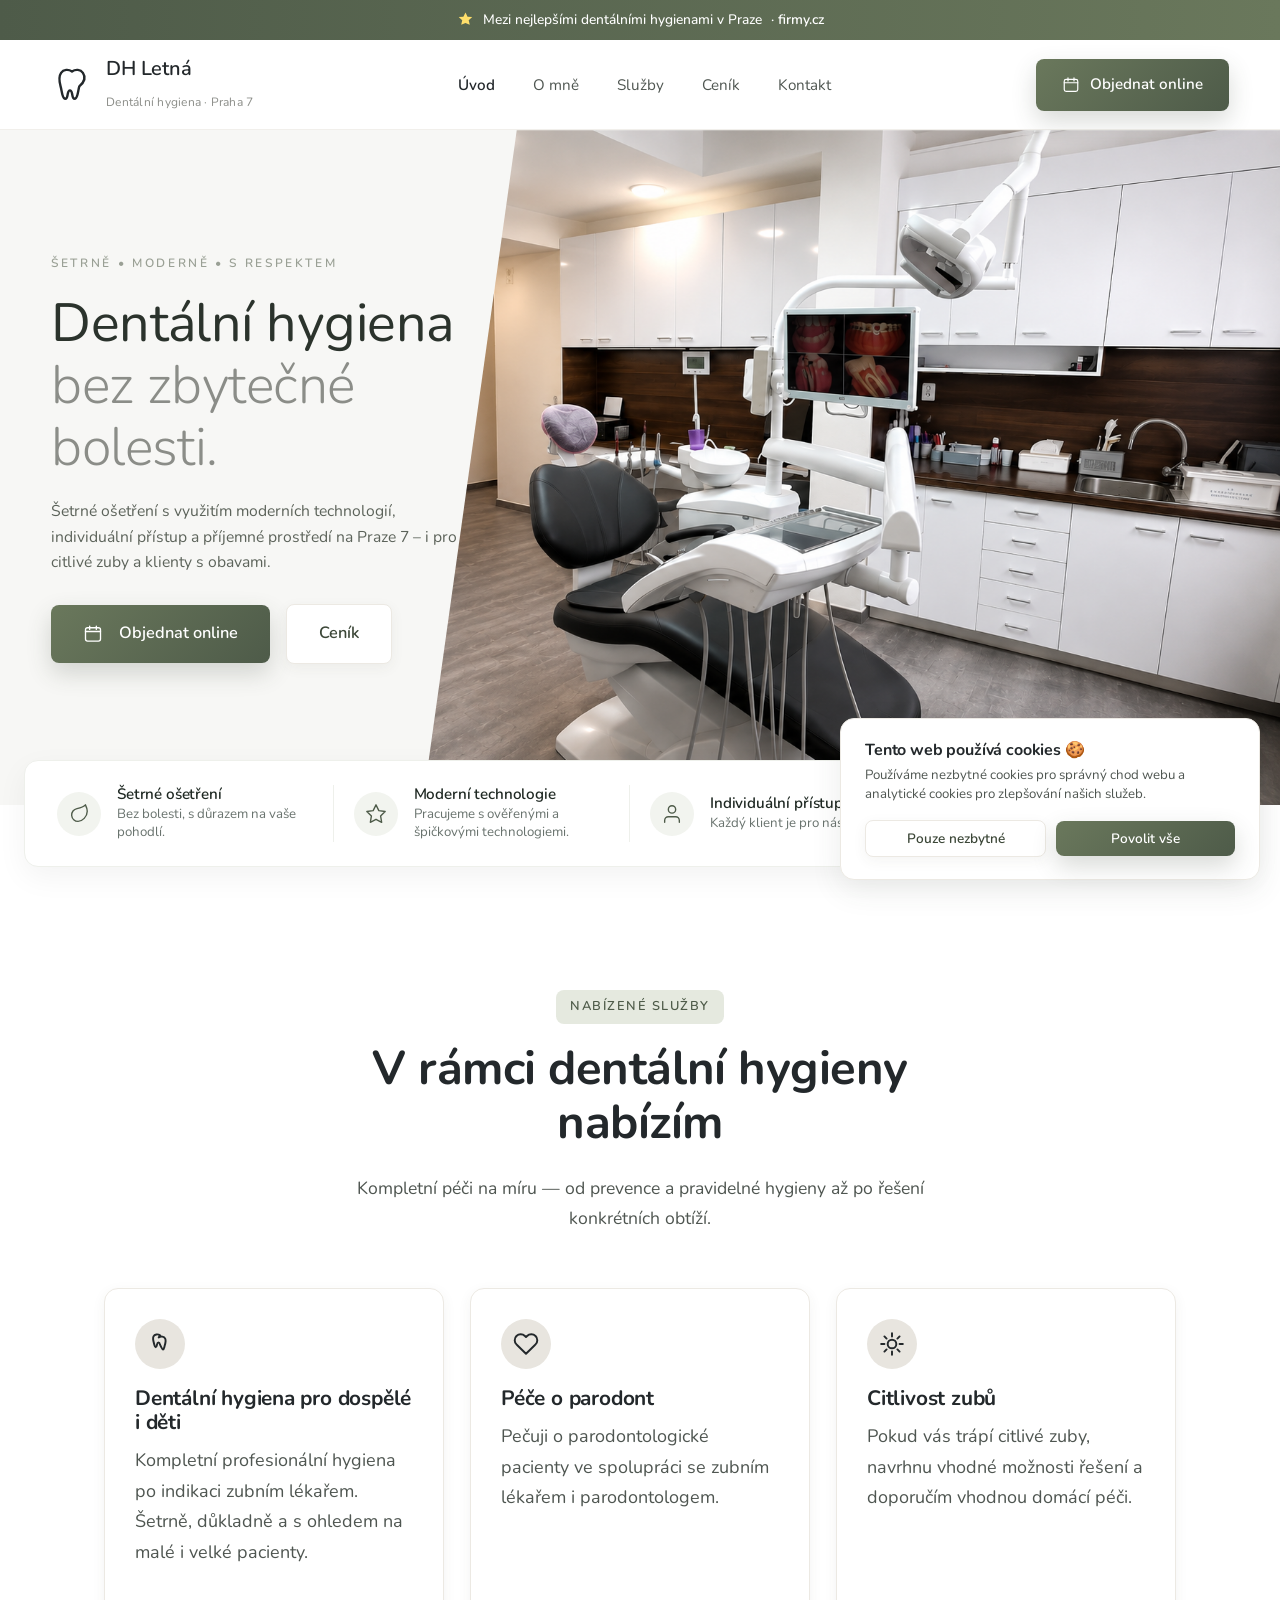
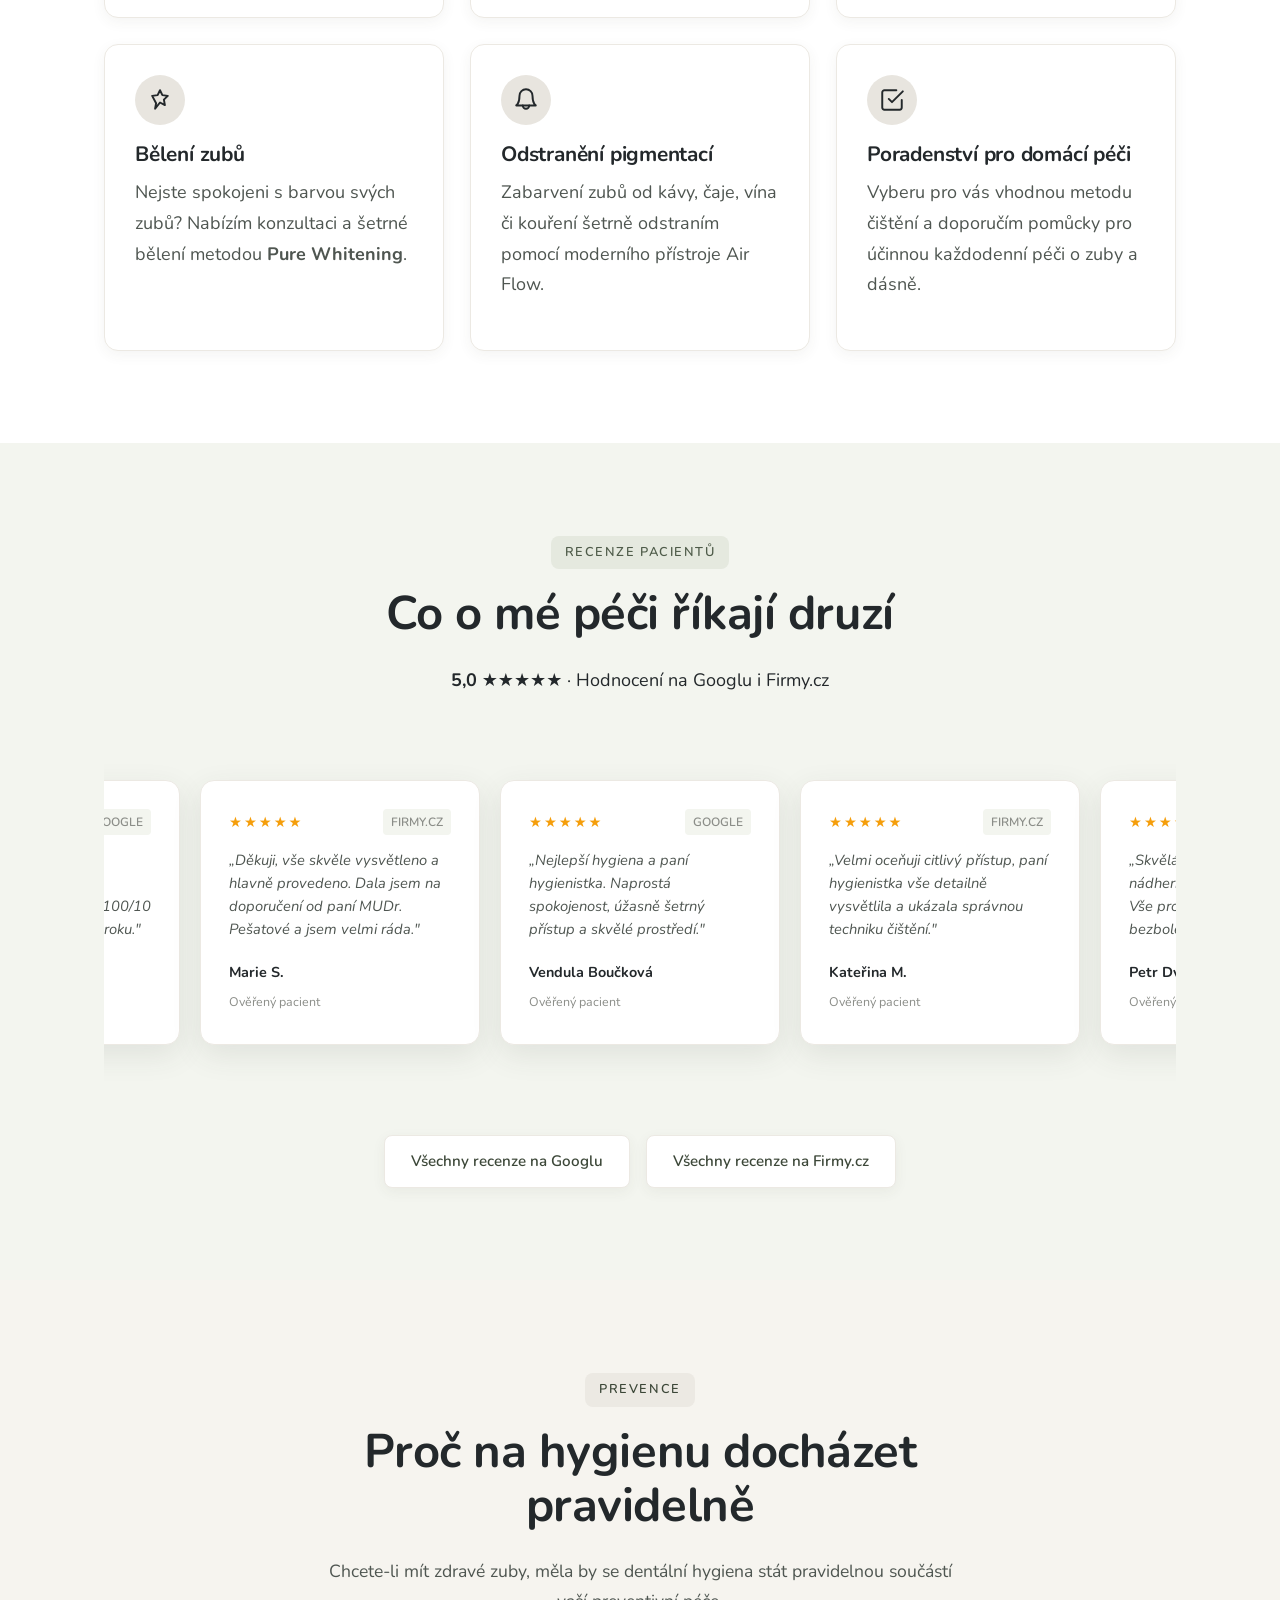
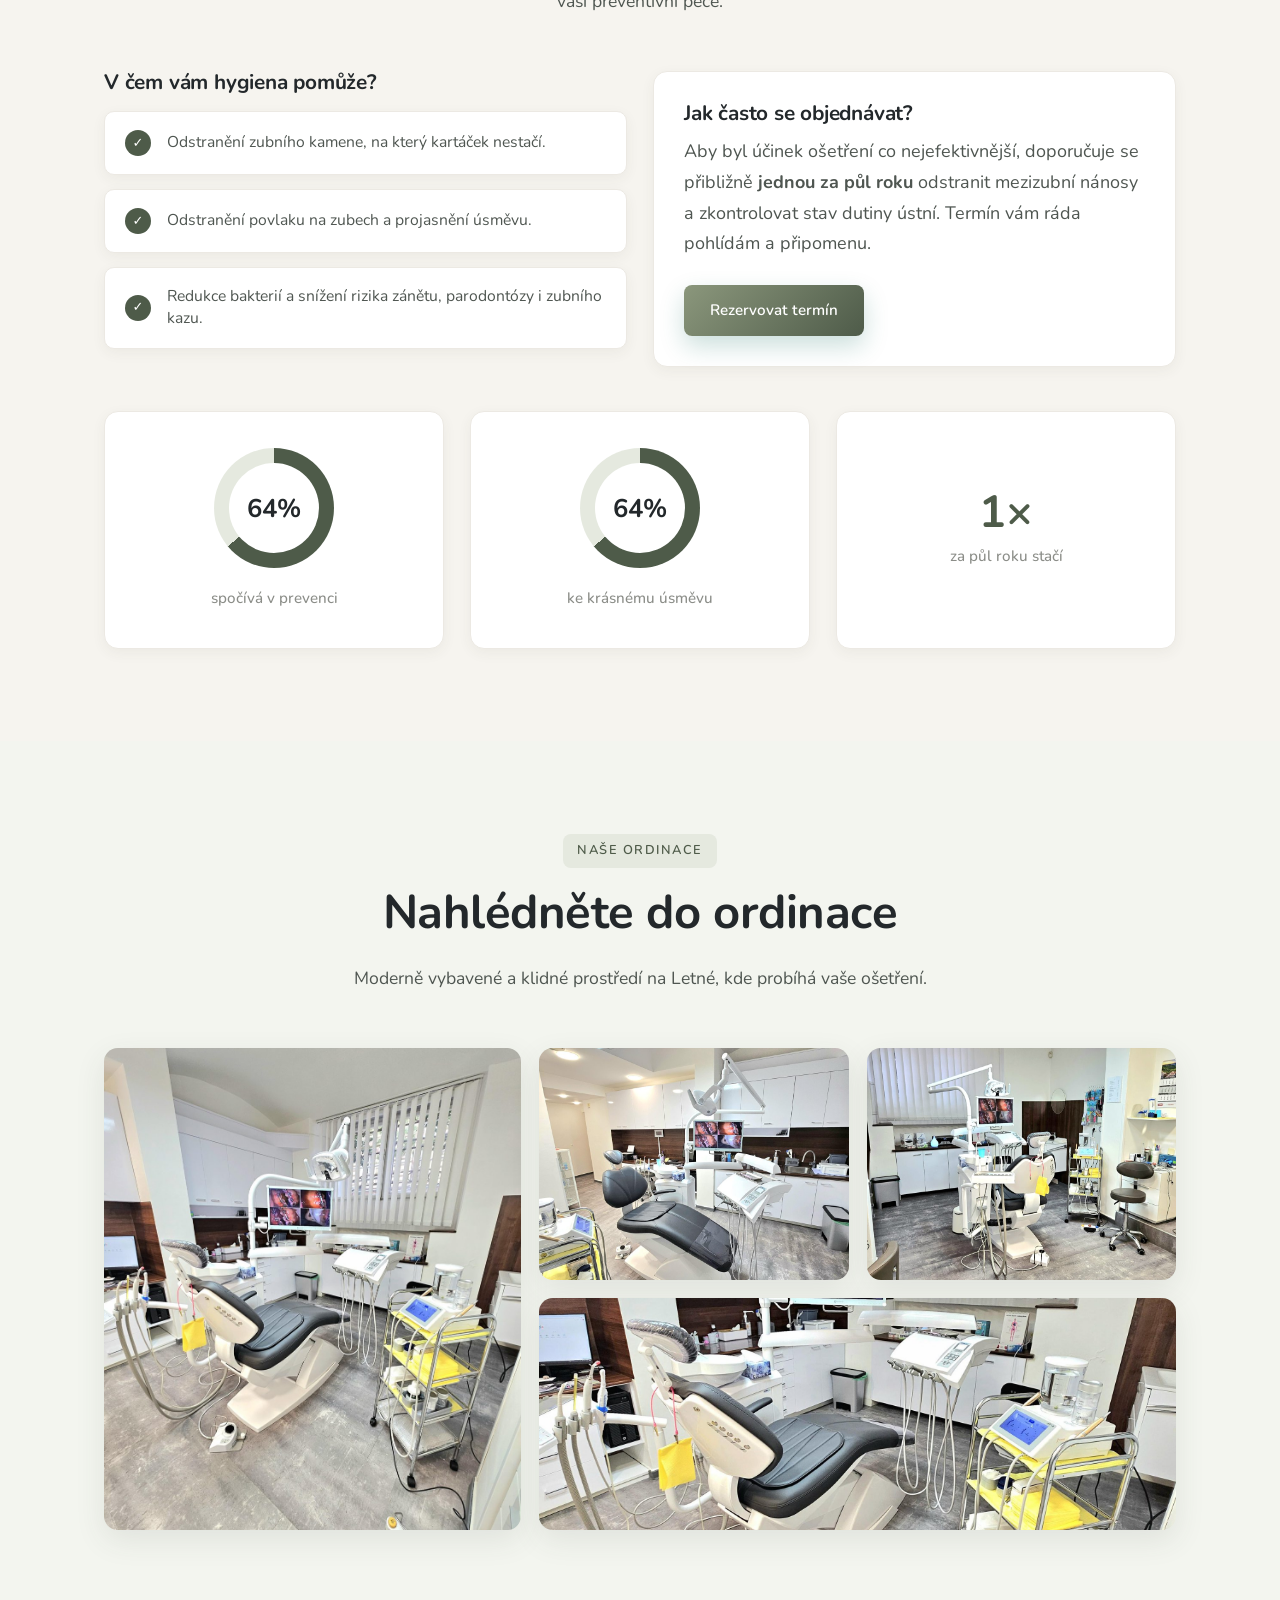
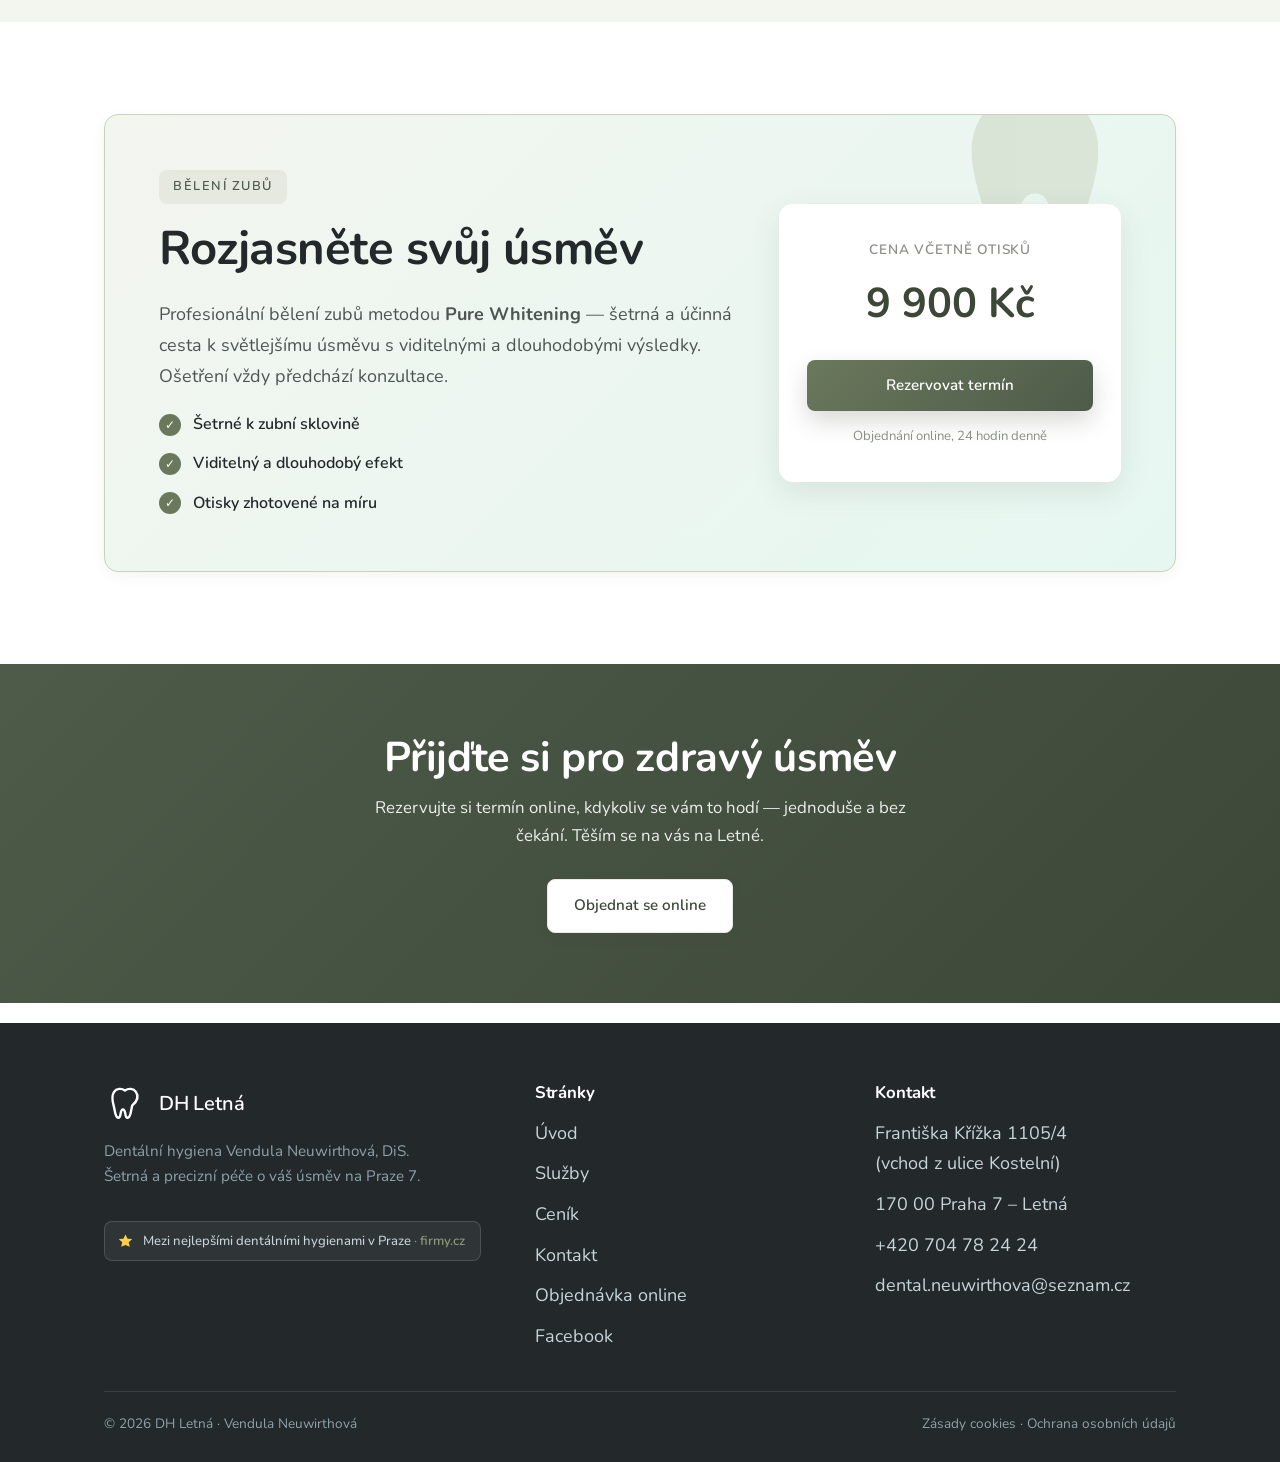
==== index.html @ 7162a9ff "Update fmt.Println message from 'Hello' to 'Goodbye'" ====
<!DOCTYPE html>
<html lang="cs">
<head>
<meta charset="UTF-8">
<meta name="viewport" content="width=device-width, initial-scale=1.0">
<title>Dentální hygiena Praha 7 – Letná | Vendula Neuwirthová</title>
<meta name="description" content="Dentální hygiena na Letné, Praha 7. Šetrné a precizní ošetření pro dospělé i děti – Air Flow, bělení Pure Whitening, péče o parodont. Objednejte se online k Vendule Neuwirthové.">
<link rel="canonical" href="https://dh-letna.cz/">
<meta name="robots" content="index, follow, max-image-preview:large">
<meta name="author" content="Vendula Neuwirthová">
<meta name="theme-color" content="#4e5b49">
<meta name="geo.region" content="CZ-10">
<meta name="geo.placename" content="Praha 7 – Letná">
<meta name="geo.position" content="50.0980;14.4300">
<meta name="ICBM" content="50.0980, 14.4300">
<meta property="og:type" content="website">
<meta property="og:locale" content="cs_CZ">
<meta property="og:site_name" content="DH Letná – dentální hygiena">
<meta property="og:title" content="Dentální hygiena Praha 7 – Letná | Vendula Neuwirthová">
<meta property="og:description" content="Šetrná a precizní dentální hygiena na Letné pro dospělé i děti. Objednejte se online.">
<meta property="og:url" content="https://dh-letna.cz/">
<meta property="og:image" content="https://dh-letna.cz/assets/img/ordinace-wide.jpg">
<meta property="og:image:width" content="1800">
<meta property="og:image:height" content="1200">
<meta name="twitter:card" content="summary_large_image">
<meta name="twitter:title" content="Dentální hygiena Praha 7 – Letná | Vendula Neuwirthová">
<meta name="twitter:description" content="Šetrná a precizní dentální hygiena na Letné pro dospělé i děti. Objednejte se online.">
<meta name="twitter:image" content="https://dh-letna.cz/assets/img/ordinace-wide.jpg">
<link rel="preconnect" href="https://fonts.googleapis.com">
<link rel="preconnect" href="https://fonts.gstatic.com" crossorigin>
<link href="https://fonts.googleapis.com/css2?family=Poppins:wght@600;700;800&family=Nunito:wght@300;400;600;700&display=swap" rel="stylesheet">
<link rel="stylesheet" href="assets/style.css">
<link rel="icon" href="data:image/svg+xml,%3Csvg xmlns='http://www.w3.org/2000/svg' viewBox='0 0 32 32'%3E%3Ctext y='26' font-size='26'%3E%F0%9F%A6%B7%3C/text%3E%3C/svg%3E">
<script type="application/ld+json">
{
  "@context": "https://schema.org",
  "@type": ["Dentist", "LocalBusiness"],
  "@id": "https://dh-letna.cz/#business",
  "name": "Dentální hygiena Letná – Vendula Neuwirthová",
  "description": "Dentální hygiena na Letné (Praha 7) – šetrné a precizní ošetření pro dospělé i děti, Air Flow, bělení Pure Whitening a péče o parodont.",
  "image": "https://dh-letna.cz/assets/img/ordinace-wide.jpg",
  "url": "https://dh-letna.cz/",
  "telephone": "+420704782424",
  "email": "dental.neuwirthova@seznam.cz",
  "priceRange": "1350–9900 Kč",
  "currenciesAccepted": "CZK",
  "address": {
    "@type": "PostalAddress",
    "streetAddress": "Františka Křížka 1105/4",
    "addressLocality": "Praha 7 – Letná",
    "postalCode": "170 00",
    "addressCountry": "CZ"
  },
  "geo": { "@type": "GeoCoordinates", "latitude": 50.0980, "longitude": 14.4300 },
  "areaServed": { "@type": "City", "name": "Praha" },
  "medicalSpecialty": "Dentistry",
  "award": "Mezi nejlepšími dentálními hygienami v Praze (firmy.cz)",
  "aggregateRating": { "@type": "AggregateRating", "ratingValue": "5.0", "reviewCount": "11" },
  "founder": { "@type": "Person", "name": "Vendula Neuwirthová, DiS." },
  "potentialAction": {
    "@type": "ReserveAction",
    "target": "https://dh-letna.xdent.cz",
    "name": "Objednat se online"
  }
}
</script>
</head>
<body>

  <!-- Cookie lišta -->
<div id="cookie-banner" class="cookie-banner" style="display: none;">
  <div class="cookie-banner__content">
    <div class="cookie-banner__text">
      <h4>Tento web používá cookies 🍪</h4>
      <p>Používáme nezbytné cookies pro správný chod webu a analytické cookies pro zlepšování našich služeb.</p>
    </div>
    <div class="cookie-banner__actions">
      <button id="cookie-accept-necessary" class="btn btn--ghost btn--sm">Pouze nezbytné</button>
      <button id="cookie-accept-all" class="btn btn--primary btn--sm">Povolit vše</button>
    </div>
  </div>
</div>

<!-- Skript pro funkčnost lišty -->
<script>
  (function() {
    var banner = document.getElementById('cookie-banner');
    var btnAll = document.getElementById('cookie-accept-all');
    var btnNecessary = document.getElementById('cookie-accept-necessary');

    // Pokud uživatel ještě neučinil volbu, zobrazíme lištu
    if (!localStorage.getItem('dh_cookie_consent')) {
      banner.style.display = 'block';
    }

    btnAll.addEventListener('click', function() {
      localStorage.setItem('dh_cookie_consent', 'all');
      banner.style.display = 'none';
    });

    btnNecessary.addEventListener('click', function() {
      localStorage.setItem('dh_cookie_consent', 'necessary');
      banner.style.display = 'none';
    });
  })();
</script>

<!-- ============ HEADER ============ -->
<div class="topbar">
  <div class="wrap">
    <a class="topbar__badge" href="https://www.firmy.cz/nejlepsi/Prvni-pomoc-a-zdravotnictvi/Zdravotnicke-sluzby/Zdravotnicka-zarizeni/Lekarske-ordinace/Stomatologicke-ordinace/Dentalni-hygiena/kraj-praha" target="_blank" rel="noopener">
      <svg viewBox="0 0 24 24" aria-hidden="true"><path d="M12 2l2.9 6 6.6.6-5 4.3 1.5 6.5L12 16.8 5.9 19.4 7.4 12.9l-5-4.3L9 8z" fill="currentColor"/></svg>
      <span class="topbar__long">Mezi nejlepšími dentálními hygienami v Praze</span>
      <span class="topbar__short">Nejlepší dentální hygiena v Praze</span>
      <b>· firmy.cz</b>
    </a>
  </div>
</div>
<header class="site-header">
  <div class="wrap">
    <nav class="nav" aria-label="Hlavní navigace">
      <a class="brand" href="index.html" aria-label="DH Letná – úvod">
        <span class="brand__logo" aria-hidden="true">
          <svg viewBox="0 0 24 24" fill="none"><path d="M12 3.5c-2.2-1.6-5.4-1.4-6.9.8C3.4 6.8 4 10 4.8 12.9c.5 1.8.7 3.6 1.2 5.4.3 1.1.7 2.4 1.8 2.4 1.2 0 1.3-1.8 1.5-3 .2-1.1.5-2.3 1.4-2.3.9 0 1.2 1.2 1.4 2.3.2 1.2.3 3 1.5 3 1.1 0 1.5-1.3 1.8-2.4.5-1.8.7-3.6 1.2-5.4C20 10 20.6 6.8 18.9 4.3 17.4 2.1 14.2 1.9 12 3.5Z" fill="none" stroke="currentColor" stroke-width="1.5" stroke-linejoin="round" stroke-linecap="round"/></svg>
        </span>
        <span>
          <span class="brand__name">DH&nbsp;Letná</span><br>
          <span class="brand__sub">Dentální hygiena · Praha 7</span>
        </span>
      </a>
      <ul class="nav__links">
        <li><a href="index.html" class="is-active">Úvod</a></li>
        <li><a href="o-mne/">O mně</a></li>
        <li><a href="#sluzby">Služby</a></li>
        <li><a href="cenik/">Ceník</a></li>
        <li><a href="kontakt/">Kontakt</a></li>
      </ul>
      <div class="nav__cta">
        <a class="btn btn--primary" href="https://dh-letna.xdent.cz" target="_blank" rel="noopener"><svg viewBox="0 0 24 24" fill="none" width="18" height="18" aria-hidden="true"><rect x="3" y="4.5" width="18" height="16" rx="2.5" stroke="currentColor" stroke-width="1.6"/><path d="M3 9h18M8 2.5v4M16 2.5v4" stroke="currentColor" stroke-width="1.6" stroke-linecap="round"/></svg>Objednat online</a>
        <button class="nav__toggle" aria-label="Menu"><span></span><span></span><span></span></button>
      </div>
    </nav>
  </div>
</header>

<!-- ============ HERO ============ -->
<section class="hero">
  <div class="hero__bg" role="img" aria-label="Ordinace dentální hygieny na Letné"></div>
  <div class="wrap">
    <div class="hero__copy">
      <span class="eyebrow">ŠETRNĚ • MODERNĚ • S RESPEKTEM</span>
      <h1 class="hero__title">
        Dentální hygiena<br>
        <span>bez zbytečné bolesti.</span>
      </h1>
      <p class="lead">Šetrné ošetření s využitím moderních technologií, individuální přístup a příjemné prostředí na Praze 7 – i pro citlivé zuby a klienty s obavami.</p>
      <div class="hero__actions">
        <a class="btn btn--primary btn--lg" href="https://dh-letna.xdent.cz" target="_blank" rel="noopener">
          <svg viewBox="0 0 24 24" fill="none" width="20" height="20" aria-hidden="true" style="margin-right:6px;"><rect x="3" y="4.5" width="18" height="16" rx="2.5" stroke="currentColor" stroke-width="1.6"/><path d="M3 9h18M8 2.5v4M16 2.5v4" stroke="currentColor" stroke-width="1.6" stroke-linecap="round"/></svg>
          Objednat online
        </a>
        <a class="btn btn--ghost btn--lg" href="cenik/">Ceník</a>
      </div>
    </div>
  </div>
</section>

<!-- ============ HERO FEATURES ============ -->
<section class="hero-features">
  <div class="wrap">
    <div class="hero-features__grid">
      <div class="hero-feature">
        <div class="hero-feature__icon">
          <svg viewBox="0 0 24 24" fill="none" stroke="currentColor" stroke-width="1.5" stroke-linecap="round" stroke-linejoin="round"><path d="M11 20A7 7 0 0 1 9.8 6.1C15.5 5 17 4.4 19 2c1 2 2 4.12 2 7 0 6-5.5 11-10 11z"/></svg>
        </div>
        <div class="hero-feature__text">
          <h3>Šetrné ošetření</h3>
          <p>Bez bolesti, s důrazem na vaše pohodlí.</p>
        </div>
      </div>

      <div class="hero-feature">
        <div class="hero-feature__icon">
          <svg viewBox="0 0 24 24" fill="none" stroke="currentColor" stroke-width="1.5" stroke-linecap="round" stroke-linejoin="round"><polygon points="12 2 15.09 8.26 22 9.27 17 14.14 18.18 21.02 12 17.77 5.82 21.02 7 14.14 2 9.27 8.91 8.26 12 2"/></svg>
        </div>
        <div class="hero-feature__text">
          <h3>Moderní technologie</h3>
          <p>Pracujeme s ověřenými a špičkovými technologiemi.</p>
        </div>
      </div>

      <div class="hero-feature">
        <div class="hero-feature__icon">
          <svg viewBox="0 0 24 24" fill="none" stroke="currentColor" stroke-width="1.5" stroke-linecap="round" stroke-linejoin="round"><path d="M20 21v-2a4 4 0 0 0-4-4H8a4 4 0 0 0-4 4v2"/><circle cx="12" cy="7" r="4"/></svg>
        </div>
        <div class="hero-feature__text">
          <h3>Individuální přístup</h3>
          <p>Každý klient je pro nás jedinečný.</p>
        </div>
      </div>

      <div class="hero-feature">
        <div class="hero-feature__icon">
          <svg viewBox="0 0 24 24" fill="none" stroke="currentColor" stroke-width="1.5" stroke-linecap="round" stroke-linejoin="round"><path d="M20.84 4.61a5.5 5.5 0 0 0-7.78 0L12 5.67l-1.06-1.06a5.5 5.5 0 0 0-7.78 7.78l1.06 1.06L12 21.23l7.78-7.78 1.06-1.06a5.5 5.5 0 0 0 0-7.78z"/></svg>
        </div>
        <div class="hero-feature__text">
          <h3>Příjemné prostředí</h3>
          <p>Klidná atmosféra, ve které se budete cítit dobře.</p>
        </div>
      </div>
    </div>
  </div>
</section>

<!-- ============ SLUŽBY ============ -->
<section class="section" id="sluzby">
  <div class="wrap">
    <div class="section-head reveal">
      <span class="eyebrow">Nabízené služby</span>
      <h2>V rámci dentální hygieny nabízím</h2>
      <p>Kompletní péči na míru — od prevence a pravidelné hygieny až po řešení konkrétních obtíží.</p>
    </div>
    <div class="grid grid--3">
      <div class="card reveal">
        <span class="card__icon"><svg viewBox="0 0 24 24" fill="none" stroke="currentColor" stroke-width="1.8" stroke-linecap="round" stroke-linejoin="round"><path d="M12 4c-2-1.5-5-1-6 1s0 5 .6 7c.4 1.4.5 3 1.4 3s1-1.3 1.2-2.4c.2-1 .4-1.9 1.4-1.9s1.2.9 1.4 1.9C13.6 15.7 13.9 17 14.8 17s1-1.6 1.4-3c.6-2 1.6-5 .6-7s-4-2.5-6-1Z"/></svg></span>
        <h3>Dentální hygiena pro dospělé i děti</h3>
        <p>Kompletní profesionální hygiena po indikaci zubním lékařem. Šetrně, důkladně a s ohledem na malé i velké pacienty.</p>
      </div>
      <div class="card reveal">
        <span class="card__icon card__icon--coral"><svg viewBox="0 0 24 24" fill="none" stroke="currentColor" stroke-width="1.8" stroke-linecap="round" stroke-linejoin="round"><path d="M20.8 4.6a5.5 5.5 0 0 0-7.8 0L12 5.6l-1-1a5.5 5.5 0 0 0-7.8 7.8l1 1L12 21l7.8-7.6 1-1a5.5 5.5 0 0 0 0-7.8Z"/></svg></span>
        <h3>Péče o parodont</h3>
        <p>Pečuji o parodontologické pacienty ve spolupráci se zubním lékařem i parodontologem.</p>
      </div>
      <div class="card reveal">
        <span class="card__icon card__icon--sun"><svg viewBox="0 0 24 24" fill="none" stroke="currentColor" stroke-width="1.8" stroke-linecap="round" stroke-linejoin="round"><path d="M12 2v3M12 19v3M2 12h3M19 12h3M5 5l2 2M17 17l2 2M19 5l-2 2M7 17l-2 2"/><circle cx="12" cy="12" r="4"/></svg></span>
        <h3>Citlivost zubů</h3>
        <p>Pokud vás trápí citlivé zuby, navrhnu vhodné možnosti řešení a doporučím vhodnou domácí péči.</p>
      </div>
      <div class="card reveal">
        <span class="card__icon"><svg viewBox="0 0 24 24" fill="none" stroke="currentColor" stroke-width="1.8" stroke-linecap="round" stroke-linejoin="round"><path d="M12 3l2.2 4.5 5 .7-3.6 3.5.9 5-4.5-2.4L7.5 20l.9-5L4.8 8.2l5-.7L12 3Z"/></svg></span>
        <h3>Bělení zubů</h3>
        <p>Nejste spokojeni s barvou svých zubů? Nabízím konzultaci a šetrné bělení metodou <strong>Pure Whitening</strong>.</p>
      </div>
      <div class="card reveal">
        <span class="card__icon card__icon--coral"><svg viewBox="0 0 24 24" fill="none" stroke="currentColor" stroke-width="1.8" stroke-linecap="round" stroke-linejoin="round"><path d="M18 8a6 6 0 0 0-12 0c0 7-3 9-3 9h18s-3-2-3-9"/><path d="M9 17a3 3 0 0 0 6 0"/></svg></span>
        <h3>Odstranění pigmentací</h3>
        <p>Zabarvení zubů od kávy, čaje, vína či kouření šetrně odstraním pomocí moderního přístroje Air Flow.</p>
      </div>
      <div class="card reveal">
        <span class="card__icon card__icon--sun"><svg viewBox="0 0 24 24" fill="none" stroke="currentColor" stroke-width="1.8" stroke-linecap="round" stroke-linejoin="round"><path d="M9 11l3 3L22 4"/><path d="M21 12v7a2 2 0 0 1-2 2H5a2 2 0 0 1-2-2V5a2 2 0 0 1 2-2h11"/></svg></span>
        <h3>Poradenství pro domácí péči</h3>
        <p>Vyberu pro vás vhodnou metodu čištění a doporučím pomůcky pro účinnou každodenní péči o zuby a dásně.</p>
      </div>
    </div>
  </div>
</section>

<!-- ============ RECENZE (VĚJÍŘ) ============ -->
<section class="section section--tint" id="recenze">
  <div class="wrap">
    <div class="section-head reveal">
      <span class="eyebrow">Recenze pacientů</span>
      <h2>Co o mé péči říkají druzí</h2>
      <div class="reviews-rating"><b>5,0</b> ★★★★★ · Hodnocení na Googlu i Firmy.cz</div>
    </div>

    <!-- Vějíř recenzí -->
    <div class="review-fan-container reveal">
      <div class="review-fan-track">
        
        <!-- Recenze 1 -->
        <div class="review-card" style="--rot: -6deg; --tx: -40px;">
          <div class="review-card__top">
            <span class="review-stars">★★★★★</span>
            <span class="review-source">Google</span>
          </div>
          <p class="review-card__text">„Maximálně perfektní, profesionální péče, vysoká erudice a skvělý přístup !!! 100/10 !!!! Děkuji a těším se za půl roku."</p>
          <div class="review-card__author">
            <b>Eva Křečková</b>
            <span>Ověřený pacient</span>
          </div>
        </div>

        <!-- Recenze 2 -->
        <div class="review-card" style="--rot: -2deg; --tx: -15px;">
          <div class="review-card__top">
            <span class="review-stars">★★★★★</span>
            <span class="review-source">Firmy.cz</span>
          </div>
          <p class="review-card__text">„Děkuji, vše skvěle vysvětleno a hlavně provedeno. Dala jsem na doporučení od paní MUDr. Pešatové a jsem velmi ráda."</p>
          <div class="review-card__author">
            <b>Marie S.</b>
            <span>Ověřený pacient</span>
          </div>
        </div>

        <!-- Recenze 3 (Středová, rovná) -->
        <div class="review-card" style="--rot: 0deg; --tx: 0px;">
          <div class="review-card__top">
            <span class="review-stars">★★★★★</span>
            <span class="review-source">Google</span>
          </div>
          <p class="review-card__text">„Nejlepší hygiena a paní hygienistka. Naprostá spokojenost, úžasně šetrný přístup a skvělé prostředí."</p>
          <div class="review-card__author">
            <b>Vendula Boučková</b>
            <span>Ověřený pacient</span>
          </div>
        </div>

        <!-- Recenze 4 -->
        <div class="review-card" style="--rot: 2deg; --tx: 15px;">
          <div class="review-card__top">
            <span class="review-stars">★★★★★</span>
            <span class="review-source">Firmy.cz</span>
          </div>
          <p class="review-card__text">„Velmi oceňuji citlivý přístup, paní hygienistka vše detailně vysvětlila a ukázala správnou techniku čištění."</p>
          <div class="review-card__author">
            <b>Kateřina M.</b>
            <span>Ověřený pacient</span>
          </div>
        </div>

        <!-- Recenze 5 -->
        <div class="review-card" style="--rot: 6deg; --tx: 40px;">
          <div class="review-card__top">
            <span class="review-stars">★★★★★</span>
            <span class="review-source">Google</span>
          </div>
          <p class="review-card__text">„Skvělá práce, ordinace je nádherná a moderně vybavená. Vše proběhlo naprosto bezbolestně."</p>
          <div class="review-card__author">
            <b>Petr Dvořák</b>
            <span>Ověřený pacient</span>
          </div>
        </div>

      </div>
    </div>

    <!-- Tlačítka pro externí odkazy -->
    <div class="reviews-actions reveal" style="margin-top: 40px; text-align: center; display: flex; justify-content: center; gap: 16px; flex-wrap: wrap;">
      <a class="btn btn--ghost" href="https://www.google.com/maps/search/Dent%C3%A1ln%C3%AD+hygiena+Hole%C5%A1ovice,+Letn%C3%A1+-+Vendula+Neuwirthov%C3%A1" target="_blank" rel="noopener">Všechny recenze na Googlu</a>
      <a class="btn btn--ghost" href="https://www.firmy.cz/detail/13346039-dentalni-hygiena-holesovice-letna-vendula-neuwirthova-praha-holesovice.html" target="_blank" rel="noopener">Všechny recenze na Firmy.cz</a>
    </div>
  </div>
</section>

<!-- ============ PROČ PRAVIDELNĚ ============ -->
<section class="section section--peach" id="proc">
  <div class="wrap">
    <div class="section-head reveal">
      <span class="eyebrow eyebrow--coral">Prevence</span>
      <h2>Proč na hygienu docházet pravidelně</h2>
      <p>Chcete-li mít zdravé zuby, měla by se dentální hygiena stát pravidelnou součástí vaší preventivní péče.</p>
    </div>
    <div class="grid grid--2" style="align-items:start;">
      <div class="reveal">
        <h3 style="margin-bottom:16px;">V čem vám hygiena pomůže?</h3>
        <ul class="checklist">
          <li><span class="tick">✓</span><span class="txt">Odstranění zubního kamene, na který kartáček nestačí.</span></li>
          <li><span class="tick">✓</span><span class="txt">Odstranění povlaku na zubech a projasnění úsměvu.</span></li>
          <li><span class="tick">✓</span><span class="txt">Redukce bakterií a snížení rizika zánětu, parodontózy i zubního kazu.</span></li>
        </ul>
      </div>
      <div class="reveal">
        <div class="card" style="background:#fff;">
          <h3>Jak často se objednávat?</h3>
          <p>Aby byl účinek ošetření co nejefektivnější, doporučuje se přibližně <strong>jednou za půl roku</strong> odstranit mezizubní nánosy a zkontrolovat stav dutiny ústní. Termín vám ráda pohlídám a připomenu.</p>
          <a class="btn btn--mint" href="https://dh-letna.xdent.cz" target="_blank" rel="noopener" style="margin-top:6px;">Rezervovat termín</a>
        </div>
      </div>
    </div>

    <!-- Stats -->
    <div class="stats" style="margin-top:44px;">
      <div class="stat reveal">
        <div class="ring" data-p="90" style="--p:0"><b>0%</b></div>
        <span>spočívá v prevenci</span>
      </div>
      <div class="stat reveal">
        <div class="ring" data-p="75" style="--p:0"><b>0%</b></div>
        <span>ke krásnému úsměvu</span>
      </div>
      <div class="stat reveal">
        <b>1×</b>
        <span>za půl roku stačí</span>
      </div>
    </div>
  </div>
</section>

<!-- ============ GALERIE ORDINACE ============ -->
<section class="section section--tint" id="ordinace">
  <div class="wrap">
    <div class="section-head reveal">
      <span class="eyebrow">Naše ordinace</span>
      <h2>Nahlédněte do ordinace</h2>
      <p>Moderně vybavené a klidné prostředí na Letné, kde probíhá vaše ošetření.</p>
    </div>
    <div class="gallery-grid reveal">
      <div class="photo g-big" data-label="Záběr ordinace">
        <img src="assets/img/ordinace-1.jpg" alt="Moderní ordinace dentální hygieny na Letné">
      </div>
      <div class="photo" data-label="Záběr ordinace">
        <img src="assets/img/ordinace-2.jpg" alt="Ošetřovna dentální hygieny Letná">
      </div>
      <div class="photo" data-label="Záběr ordinace">
        <img src="assets/img/ordinace-3.jpg" alt="Vybavení a produkty v ordinaci">
      </div>
      <div class="photo g-wide" data-label="Panorama ordinace">
        <img src="assets/img/ordinace-wide.jpg" alt="Celkový pohled do ordinace dentální hygieny">
      </div>
    </div>
  </div>
</section>

<!-- ============ PROMO ============ -->
<section class="section">
  <div class="wrap">
    <div class="promo reveal">
      <svg class="promo__deco" viewBox="0 0 200 200" fill="#fff"><path d="M100 20c-18-13-44-11-56 8s-4 42 2 62c4 13 5 27 12 27s8-12 10-21 4-17 12-17 10 8 12 17 3 21 10 21 8-14 12-27c6-20 14-43 2-62s-38-21-56-8Z"/></svg>
      <div class="promo__grid">
        <div class="promo__content">
          <span class="eyebrow">Bělení zubů</span>
          <h2>Rozjasněte svůj úsměv</h2>
          <p>Profesionální bělení zubů metodou <strong>Pure Whitening</strong> — šetrná a účinná cesta k světlejšímu úsměvu s viditelnými a dlouhodobými výsledky. Ošetření vždy předchází konzultace.</p>
          <ul class="promo__list">
            <li>Šetrné k zubní sklovině</li>
            <li>Viditelný a dlouhodobý efekt</li>
            <li>Otisky zhotovené na míru</li>
          </ul>
        </div>
        <div class="promo__card">
          <span class="promo__card-label">Cena včetně otisků</span>
          <span class="promo__card-price">9&nbsp;900&nbsp;Kč</span>
          <a class="btn btn--primary" href="https://dh-letna.xdent.cz/wizard/clinic-selection" target="_blank" rel="noopener">Rezervovat termín</a>
          <span class="promo__card-note">Objednání online, 24 hodin denně</span>
        </div>
      </div>
    </div>
  </div>
</section>

<!-- ============ CTA ============ -->
<section class="cta-band">
  <div class="wrap reveal">
    <h2>Přijďte si pro zdravý úsměv</h2>
    <p>Rezervujte si termín online, kdykoliv se vám to hodí — jednoduše a bez čekání. Těším se na vás na Letné.</p>
    <a class="btn btn--ghost" href="https://dh-letna.xdent.cz" target="_blank" rel="noopener">Objednat se online</a>
  </div>
</section>

<!-- ============ FOOTER ============ -->
<footer class="site-footer">
  <div class="wrap">
    <div class="footer__grid">
      <div class="footer__brand">
        <div class="brand" style="margin-bottom:14px;">
          <span class="brand__logo" aria-hidden="true">
            <svg viewBox="0 0 24 24" fill="none"><path d="M12 3.5c-2.2-1.6-5.4-1.4-6.9.8C3.4 6.8 4 10 4.8 12.9c.5 1.8.7 3.6 1.2 5.4.3 1.1.7 2.4 1.8 2.4 1.2 0 1.3-1.8 1.5-3 .2-1.1.5-2.3 1.4-2.3.9 0 1.2 1.2 1.4 2.3.2 1.2.3 3 1.5 3 1.1 0 1.5-1.3 1.8-2.4.5-1.8.7-3.6 1.2-5.4C20 10 20.6 6.8 18.9 4.3 17.4 2.1 14.2 1.9 12 3.5Z" fill="none" stroke="currentColor" stroke-width="1.5" stroke-linejoin="round" stroke-linecap="round"/></svg>
          </span>
          <span class="brand__name">DH&nbsp;Letná</span>
        </div>
        <p>Dentální hygiena Vendula Neuwirthová, DiS.<br>Šetrná a precizní péče o váš úsměv na Praze 7.</p>
        <a class="footer__badge" href="https://www.firmy.cz/nejlepsi/Prvni-pomoc-a-zdravotnictvi/Zdravotnicke-sluzby/Zdravotnicka-zarizeni/Lekarske-ordinace/Stomatologicke-ordinace/Dentalni-hygiena/kraj-praha" target="_blank" rel="noopener"><svg viewBox="0 0 24 24" aria-hidden="true"><path d="M12 2l2.9 6 6.6.6-5 4.3 1.5 6.5L12 16.8 5.9 19.4 7.4 12.9l-5-4.3L9 8z" fill="currentColor"/></svg><span>Mezi nejlepšími dentálními hygienami v Praze <b>· firmy.cz</b></span></a>
      </div>
      <div>
        <h4>Stránky</h4>
        <ul class="footer__links">
          <li><a href="index.html">Úvod</a></li>
          <li><a href="#sluzby">Služby</a></li>
          <li><a href="cenik/">Ceník</a></li>
          <li><a href="kontakt/">Kontakt</a></li>
          <li><a href="https://dh-letna.xdent.cz" target="_blank" rel="noopener">Objednávka online</a></li>
          <li><a class="fb" href="https://www.facebook.com/dentalneuwirthova/?locale=cs_CZ" target="_blank" rel="noopener">Facebook</a></li>
        </ul>
      </div>
      <div>
        <h4>Kontakt</h4>
        <ul class="footer__links">
          <li>Františka Křížka 1105/4<br>(vchod z ulice Kostelní)</li>
          <li>170 00 Praha 7 – Letná</li>
          <li><a href="tel:+420704782424">+420 704 78 24 24</a></li>
          <li><a href="mailto:dental.neuwirthova@seznam.cz">dental.neuwirthova@seznam.cz</a></li>
        </ul>
      </div>
    </div>
    <div class="footer__bottom">
      <span>© 2026 DH Letná · Vendula Neuwirthová</span>
      <span><a href="zasady-cookies-eu/">Zásady cookies</a> · <a href="politika-ochrany-osobnich-udaju/">Ochrana osobních údajů</a></span>
    </div>
  </div>
</footer>

<script src="assets/main.js"></script>
</body>
</html>
---- assets/style.css ----
/* ============================================================
   DH Letná — Dentální hygiena Vendula Neuwirthová
   Olivově-šalvějová & béžová paleta · klidná, důvěryhodná
   ============================================================ */

:root {
  /* Brand green scale — olivová / šalvějová */
  --mint-50:  #f3f5ef;
  --mint-100: #e5e9df;
  --mint-200: #c9d1bd;
  --mint-400: #8b977c;
  --mint-500: #6a785c;
  --mint-600: #4e5b49;  /* primární oliva (tlačítka, akcenty) */
  --mint-700: #3c4738;  /* tmavá oliva (hover) */

  /* Sekundární teplá béžová / oliva */
  --coral-100: #ece9e3;  /* teplá béžová (ikony, feature řádky) */
  --coral-300: #d7d0c4;
  --coral-400: #6a785c;  /* oliva (primární tlačítko – gradient) */
  --coral-500: #4e5b49;  /* oliva */
  --coral-600: #3c4738;  /* tmavá oliva (text) */
  --pink: #8a9a7e;        /* ztlumená šalvěj (dříve růžová) */
  --pink-soft: #dfe4d6;

  --peach:   #f6f4ef;    /* teplá krémová (světlé sekce) */
  --cream:   #ffffff;
  --sun:     #e8e5df;    /* teplá béžová */

  --ink:     #23282b;    /* uhlová */
  --ink-soft:#4f5651;
  --muted:   #8b8d88;    /* ztlumená šedá */
  --line:    #ece9e3;    /* teplý okraj */

  /* STŘÍDMÁ ELEGANTNÍ VARIANTA ZAOBLENÍ */
  --radius:    10px;        /* Čistý, zjemněný roh karet */
  --radius-lg: 14px;     /* Sekce, galerijní fotky a bannery */
  --radius-btn: 8px;     /* Tlačítka s přirozeným zjemněním */

  --shadow-sm: 0 4px 14px rgba(60,71,56,.06);
  --shadow-md: 0 10px 30px rgba(60,71,56,.10);
  --shadow-coral: 0 10px 25px rgba(60,71,56,.20);

  --font-head: 'Plus Jakarta Sans', 'Nunito', system-ui, sans-serif;
  --font-body: 'Plus Jakarta Sans', 'Nunito', system-ui, sans-serif;
  --wrap: 1120px;
}

*, *::before, *::after { 
  box-sizing: border-box; 
  font-family: var(--font-body) !important;
}

html { scroll-behavior: smooth; }

body {
  margin: 0;
  font-family: var(--font-body) !important;
  color: var(--ink);
  background: var(--cream);
  line-height: 1.7;
  font-size: 18px;
  -webkit-font-smoothing: antialiased;
  overflow-x: hidden;
}

h1, h2, h3, h4, h5, h6 {
  font-family: var(--font-head) !important;
  color: var(--ink);
  line-height: 1.15;
  margin: 0 0 .5em;
  letter-spacing: -.01em;
}

h1 { font-size: clamp(2.3rem, 5vw, 3.6rem); font-weight: 800; }
h2 { font-size: clamp(2rem, 3.8vw, 2.95rem); font-weight: 700; }
h3 { font-size: 1.3rem; font-weight: 700; }

p { margin: 0 0 1.1em; color: var(--ink-soft); }

a { color: var(--mint-600); text-decoration: none; }

.wrap { max-width: var(--wrap); margin: 0 auto; padding: 0 24px; }

.section { padding: 92px 0; position: relative; }
.section--tint { background: var(--mint-50); }
.section--peach { background: var(--peach); }

.eyebrow {
  display: inline-flex;
  align-items: center;
  gap: 8px;
  font-family: var(--font-head) !important;
  font-weight: 600;
  font-size: .8rem;
  letter-spacing: .12em;
  text-transform: uppercase;
  color: var(--mint-600);
  background: var(--mint-100);
  padding: 6px 14px;
  border-radius: var(--radius-btn);
  margin-bottom: 18px;
}
.eyebrow--coral { color: var(--coral-600); background: var(--coral-100); }

.lead { font-size: 1.2rem; color: var(--ink-soft); }

/* ---------- Buttons ---------- */
.btn {
  display: inline-flex;
  align-items: center;
  justify-content: center;
  gap: 10px;
  font-family: var(--font-head) !important;
  font-weight: 600;
  font-size: 0.95rem;
  padding: 13px 26px;
  border-radius: var(--radius-btn);
  border: none;
  cursor: pointer;
  white-space: nowrap;
  transition: transform .25s ease, box-shadow .25s ease, background .25s ease;
}
.btn--primary {
  background: linear-gradient(135deg, var(--coral-400), var(--coral-500));
  color: #fff;
  box-shadow: var(--shadow-coral);
}
.btn--primary:hover { transform: translateY(-2px); box-shadow: 0 14px 30px rgba(60,71,56,.28); }
.btn--mint {
  background: linear-gradient(135deg, var(--mint-400), var(--mint-600));
  color: #fff;
  box-shadow: 0 10px 25px rgba(16,110,96,.22);
}
.btn--mint:hover { transform: translateY(-2px); }
.btn--ghost {
  background: #fff;
  color: var(--mint-700);
  box-shadow: var(--shadow-sm);
  border: 1px solid var(--line);
}
.btn--ghost:hover { transform: translateY(-2px); background: var(--mint-50); }
.btn--lg { padding: 15px 32px; font-size: 1.02rem; }
.btn--sm { padding: 8px 18px; font-size: 0.85rem; }

/* ---------- Header ---------- */
.site-header {
  position: sticky;
  top: 0;
  z-index: 50;
  background: rgba(255, 255, 255, 0.88);
  backdrop-filter: saturate(140%) blur(16px);
  border-bottom: 1px solid rgba(236, 233, 227, 0.7);
}
.site-header .wrap { max-width: none; padding: 0 clamp(20px, 4vw, 60px); }

.nav {
  display: flex;
  align-items: center;
  justify-content: space-between;
  gap: 20px;
  padding: 14px 0;
}
.brand { display: flex; align-items: center; gap: 13px; }
.brand__logo {
  width: 42px; height: 42px; border-radius: 0;
  background: none;
  display: grid; place-items: center;
  box-shadow: none;
  flex: none;
  color: var(--ink);
}
.brand__logo svg { width: 38px; height: 38px; }
.brand__name { 
  font-family: var(--font-body) !important; 
  font-weight: 600; 
  font-size: 1.25rem; 
  color: var(--ink); 
  line-height: 1.05; 
  letter-spacing: -.01em; 
}
.brand__sub { 
  font-size: .75rem; 
  color: var(--muted); 
  letter-spacing: .02em; 
  font-weight: 400; 
}

.nav__links { display: flex; align-items: center; gap: 6px; list-style: none; margin: 0; padding: 0; }
.nav__links a {
  position: relative;
  font-family: var(--font-body) !important;
  font-weight: 400;
  font-size: 0.95rem;
  color: #4f5651;
  padding: 8px 16px;
  border-radius: var(--radius-btn);
  transition: color .2s, background .2s;
  white-space: nowrap;
}
.nav__links a:hover { 
  color: var(--mint-700); 
  background: rgba(243, 245, 239, 0.6); 
}
.nav__links a.is-active { 
  color: var(--ink); 
  font-weight: 600; 
}

.nav__cta { display: flex; align-items: center; gap: 12px; }

.nav__toggle {
  display: none; 
  background: none; 
  border: none; 
  cursor: pointer;
  width: 40px; 
  height: 40px; 
  border-radius: var(--radius-btn);
  padding: 0;
}
.nav__toggle span { 
  display: block; 
  width: 22px; 
  height: 2px; 
  background: var(--ink); 
  margin: 5px auto; 
  border-radius: 2px; 
  transition: .3s ease; 
}

/* ---------- Topbar ---------- */
.topbar { background: linear-gradient(90deg, var(--mint-600), var(--mint-500)); }
.topbar .wrap { display: flex; justify-content: center; align-items: center; min-height: 40px; padding-top: 7px; padding-bottom: 7px; }
.topbar__badge {
  display: inline-flex; align-items: center; gap: 9px; color: #fff;
  font-family: var(--font-head) !important; font-weight: 500; font-size: .86rem; text-align: center;
}
.topbar__badge svg { width: 17px; height: 17px; color: #ffdf6b; flex: none; }
.topbar__badge b { font-weight: 600; }
.topbar__badge:hover { text-decoration: underline; text-underline-offset: 3px; }
.topbar__short { display: none; }
@media (max-width: 560px) {
  .topbar__long { display: none; }
  .topbar__short { display: inline; }
  .topbar__badge { font-size: .78rem; }
}

/* ---------- HERO SECTION ---------- */
.hero {
  position: relative;
  overflow: hidden;
  width: 100%;
  display: flex;
  align-items: center;
  background-color: #f7f7f5;
  min-height: clamp(600px, 75vh, 800px); 
}

.hero__bg {
  position: absolute;
  top: 0;
  right: 0;
  bottom: 0;
  width: 67%;
  background: url("img/hero-bg.jpg") no-repeat center right / cover;
  clip-path: polygon(11% 0, 100% 0, 100% 100%, 0% 100%);
  z-index: 1;
}

.hero .wrap {
  position: relative;
  z-index: 2;
  width: 100%;
  max-width: none !important;
  padding: 0 clamp(20px, 4vw, 60px) !important;
}

.hero__copy {
  max-width: 440px;
  margin-left: 0;
  padding: 25px 0 50px 0;
}

.hero__copy .eyebrow {
  background: transparent !important;
  color: #9aa095 !important;
  font-family: var(--font-body) !important;
  font-weight: 600 !important;
  font-size: 0.75rem !important;
  letter-spacing: 0.22em !important;
  padding: 0 !important;
  border: none !important;
  border-radius: 0 !important;
  display: inline-block !important;
  margin-bottom: 14px !important;
}

.hero .hero__title {
  color: #2b332c !important;
  font-family: var(--font-body) !important;
  font-weight: 400 !important;
  font-size: clamp(2.4rem, 4.2vw, 3.6rem) !important;
  line-height: 1.15 !important;
  margin-top: 0.1em !important;
  margin-bottom: 20px !important;
  letter-spacing: -0.01em !important;
}

.hero .hero__title span {
  color: #8b8d88 !important;
  font-weight: 300 !important;
  display: block;
}

.hero p.lead {
  color: #5c635a !important;
  font-family: var(--font-body) !important;
  font-weight: 400 !important;
  font-size: 0.98rem !important;
  line-height: 1.65 !important;
  max-width: 430px !important;
}

.hero__actions {
  display: flex;
  align-items: center;
  gap: 16px;
  margin-top: 28px;
}

/* ---------- HERO FEATURES ---------- */
.hero-features {
  position: relative;
  z-index: 3;
  margin-top: -45px;
  padding-bottom: 30px;
}

.hero-features .wrap {
  max-width: 1360px !important;
  margin: 0 auto;
  padding: 0 24px !important;
}

.hero-features__grid {
  background: #ffffff;
  border-radius: var(--radius-lg);
  padding: 24px 32px;
  display: grid;
  grid-template-columns: repeat(4, 1fr);
  gap: 20px;
  box-shadow: 0 10px 30px rgba(0, 0, 0, 0.05);
  border: 1px solid #eef0eb;
  align-items: center;
}

.hero-feature {
  display: flex;
  align-items: center;
  gap: 16px;
  padding-right: 12px;
  height: 100%;
}

.hero-feature:not(:last-child) {
  border-right: 1px solid #eef0eb;
}

.hero-feature__icon {
  width: 44px;
  height: 44px;
  border-radius: 50%;
  background-color: #f2f4ef;
  display: flex;
  align-items: center;
  justify-content: center;
  flex-shrink: 0;
  color: #4e5b49;
  font-weight: 700;
  font-size: 1rem;
  line-height: 1;
}

.hero-feature__icon svg {
  width: 22px;
  height: 22px;
  display: block;
}

.hero-feature__text h3 {
  font-size: 0.95rem;
  font-weight: 600;
  color: #1f2923;
  margin: 0 0 2px 0;
  line-height: 1.25;
}

.hero-feature__text p {
  font-size: 0.83rem;
  color: #69736e;
  margin: 0;
  line-height: 1.35;
}

/* ---------- Checklist ---------- */
.checklist { 
  list-style: none; 
  margin: 0; 
  padding: 0; 
  display: grid; 
  gap: 14px; 
}

.checklist li {
  display: flex; 
  gap: 16px; 
  align-items: center; 
  background: #fff; 
  border: 1px solid var(--line); 
  border-radius: var(--radius);
  padding: 18px 20px; 
  box-shadow: var(--shadow-sm);
}

.checklist li .tick {
  flex: none; 
  width: 26px; 
  height: 26px; 
  border-radius: 50%;
  background: var(--mint-600); 
  color: #fff; 
  display: flex; 
  align-items: center; 
  justify-content: center; 
  font-size: 13px; 
  line-height: 1;
}

.checklist li span.txt { 
  color: var(--ink-soft); 
  font-size: 0.98rem; 
  line-height: 1.4;
}

/* ---------- Stats ---------- */
.stats { 
  display: grid; 
  grid-template-columns: repeat(3, 1fr); 
  gap: 26px; 
}

.stat {
  background: #fff; 
  border-radius: var(--radius-lg); 
  padding: 36px 24px; 
  text-align: center;
  box-shadow: var(--shadow-sm); 
  border: 1px solid var(--line);
  display: flex;
  flex-direction: column;
  align-items: center;
  justify-content: center;
}

.stat b { 
  font-family: var(--font-head) !important; 
  font-size: 2.8rem; 
  color: var(--mint-600); 
  display: block; 
  line-height: 1; 
  margin-bottom: 8px;
}

.stat span { 
  color: var(--muted); 
  font-weight: 500; 
  font-size: 0.95rem;
}

.stat .ring { 
  --p: 0; 
  width: 120px; 
  height: 120px; 
  margin: 0 auto 18px;
  border-radius: 50%;
  background: conic-gradient(var(--mint-600) calc(var(--p) * 1%), var(--mint-100) 0);
  display: flex; 
  align-items: center; 
  justify-content: center; 
  position: relative;
}

.stat .ring::before { 
  content: ""; 
  position: absolute;
  width: 90px; 
  height: 90px; 
  background: #fff; 
  border-radius: 50%; 
}

.stat .ring b { 
  position: relative; 
  z-index: 2; 
  font-size: 1.6rem; 
  color: var(--ink); 
  margin: 0; 
  line-height: 1;
}

/* ---------- Photo Slots & Gallery ---------- */
.photo {
  position: relative;
  border-radius: var(--radius-lg);
  overflow: hidden;
  background: linear-gradient(135deg, var(--mint-100), var(--coral-100));
  box-shadow: var(--shadow-md);
}

.photo img {
  width: 100%;
  height: 100%;
  object-fit: cover;
  display: block;
}

.photo.is-empty img { display: none; }

.photo.is-empty::before {
  content: "";
  position: absolute; 
  inset: 0;
  background:
    radial-gradient(circle at 30% 30%, rgba(255,255,255,.5), transparent 60%),
    linear-gradient(135deg, var(--mint-100), var(--coral-100));
}

.photo.is-empty::after {
  content: attr(data-label);
  position: absolute; 
  inset: 0;
  display: grid; 
  place-items: center; 
  text-align: center; 
  padding: 20px;
  font-family: var(--font-head) !important; 
  font-weight: 600; 
  font-size: .98rem;
  color: var(--mint-700); 
  letter-spacing: .01em; 
  line-height: 1.5;
}

.photo--portrait { aspect-ratio: 4/5; }
.photo--wide { aspect-ratio: 16/10; }
.photo--square { aspect-ratio: 1/1; }

.gallery-two { max-width: 760px; margin: 0 auto; }

.gallery-grid {
  display: grid;
  grid-template-columns: 1.35fr 1fr 1fr;
  grid-auto-rows: 232px;
  gap: 18px;
}

.gallery-grid .photo { min-height: 0; }
.gallery-grid .g-big { grid-row: span 2; }
.gallery-grid .g-wide { grid-column: span 2; }

/* ---------- Cards / grids ---------- */
.grid { display: grid; gap: 26px; }
.grid--3 { grid-template-columns: repeat(3, 1fr); }
.grid--2 { grid-template-columns: repeat(2, 1fr); }

.card {
  background: #fff;
  border-radius: var(--radius-lg);
  padding: 30px;
  box-shadow: var(--shadow-sm);
  border: 1px solid var(--line);
  transition: transform .3s ease, box-shadow .3s ease;
}
.card:hover { transform: translateY(-4px); box-shadow: var(--shadow-md); }
.card__icon {
  width: 50px; height: 50px; border-radius: 50%; display: grid; place-items: center;
  margin-bottom: 18px; background: var(--sun); color: var(--ink);
}
.card__icon svg { width: 26px; height: 26px; }

.section-head { max-width: 640px; margin: 0 auto 54px; text-align: center; }
.section-head p { font-size: 1.1rem; }

/* ---------- Centrování tlačítek recenzí ---------- */
.reviews-buttons, 
.recenze-tlacitka {
  display: flex;
  justify-content: center;
  align-items: center;
  gap: 16px;
  margin-top: 32px;
  width: 100%;
}

/* ---------- About ---------- */
.about__grid { display: grid; grid-template-columns: .9fr 1.1fr; gap: 54px; align-items: center; }
.about__photo {
  position: relative; border-radius: var(--radius-lg); overflow: hidden;
  background: linear-gradient(135deg, var(--mint-100), var(--coral-100));
  aspect-ratio: 4/5; box-shadow: var(--shadow-md); display: grid; place-items: center;
}
.about__badges { display: flex; flex-wrap: wrap; gap: 10px; margin-top: 22px; }
.badge {
  background: var(--mint-50); color: var(--mint-700); border: 1px solid var(--mint-200);
  border-radius: var(--radius-btn); padding: 6px 14px; font-family: var(--font-head) !important;
  font-weight: 600; font-size: .88rem;
}

/* ---------- Promo banner ---------- */
.promo {
  position: relative; overflow: hidden;
  background: linear-gradient(135deg, var(--mint-50), #e6f7f1);
  border: 1px solid var(--mint-200);
  border-radius: var(--radius-lg); padding: 54px; color: var(--ink);
  box-shadow: var(--shadow-sm);
}
.promo h2 { color: var(--ink); }
.promo p { color: var(--ink-soft); }
.promo .price { font-family: var(--font-head) !important; font-weight: 800; font-size: 2.4rem; color: #fff; }
.promo__deco { position: absolute; right: -40px; top: -40px; opacity: .5; width: 300px; }
.promo__deco path { fill: var(--mint-200); }
.promo__grid { position: relative; z-index: 1; display: grid; grid-template-columns: 1.35fr .8fr; gap: 44px; align-items: center; }
.promo__content h2 { color: var(--ink); }
.promo__list { list-style: none; padding: 0; margin: 20px 0 0; display: grid; gap: 12px; }
.promo__list li { display: flex; align-items: center; gap: 12px; color: var(--ink); font-weight: 600; font-family: var(--font-head) !important; font-size: 1rem; }
.promo__list li::before {
  content: "✓"; flex: none; width: 22px; height: 22px; border-radius: 50%;
  background: var(--mint-500); color: #fff; display: flex; align-items: center; justify-content: center; font-size: 12px;
}
.promo__card { background: #fff; border-radius: var(--radius-lg); padding: 34px 28px; text-align: center; box-shadow: var(--shadow-md); }
.promo__card-label { display: block; color: var(--muted); font-weight: 600; font-size: .85rem; text-transform: uppercase; letter-spacing: .06em; }
.promo__card-price { display: block; font-family: var(--font-head) !important; font-weight: 700; font-size: 2.6rem; color: var(--mint-700); margin: 8px 0 20px; }
.promo__card .btn { width: 100%; justify-content: center; }
.promo__card-note { display: block; margin-top: 14px; color: var(--muted); font-size: .82rem; }
@media (max-width: 820px) {
  .promo__grid { grid-template-columns: 1fr; gap: 28px; }
}

/* ---------- Pricing table ---------- */
.pricing { max-width: 820px; margin: 0 auto; }
.price-row {
  display: flex; align-items: center; justify-content: space-between; gap: 20px;
  background: #fff; border: 1px solid var(--line); border-radius: var(--radius);
  padding: 20px 24px; margin-bottom: 14px; box-shadow: var(--shadow-sm);
  transition: transform .25s, box-shadow .25s;
}
.price-row:hover { transform: translateX(4px); box-shadow: var(--shadow-md); border-color: var(--mint-200); }
.price-row.is-feature { background: linear-gradient(135deg, var(--coral-100), var(--peach)); border-color: var(--coral-300); }
.price-row__name { font-family: var(--font-head) !important; font-weight: 600; color: var(--ink); }
.price-row__name small { display:block; font-family: var(--font-body) !important; font-weight:500; color: var(--muted); font-size:.82rem; }
.price-row__tag {
  flex: none; font-family: var(--font-head) !important; font-weight: 700; font-size: 1.2rem;
  color: var(--mint-700); background: var(--mint-50); padding: 6px 14px; border-radius: 6px; white-space: nowrap;
}
.price-row.is-feature .price-row__tag { color: var(--coral-600); background: #fff; }

/* ---------- CTA strip & CTA band ---------- */
.cta-strip {
  background: linear-gradient(135deg, var(--mint-600), var(--mint-700));
  border-radius: var(--radius-lg); 
  padding: 50px; 
  text-align: center; 
  color: #fff;
  box-shadow: var(--shadow-md); 
  position: relative; 
  overflow: hidden;
}

.cta-strip h2 { color: #fff; }
.cta-strip p { color: rgba(255,255,255,.92); max-width: 520px; margin: 0 auto 26px; }

.cta-band {
  position: relative; 
  overflow: hidden; 
  text-align: center;
  background: linear-gradient(135deg, var(--mint-600), var(--mint-700));
  color: #fff; 
  padding: 70px 0;
}

.cta-band .wrap { position: relative; z-index: 1; }
.cta-band h2 { color: #fff; font-size: clamp(2rem, 3.5vw, 2.6rem); margin-bottom: 12px; }
.cta-band p { color: rgba(255,255,255,.9); max-width: 540px; margin: 0 auto 28px; font-size: 1.05rem; }

/* ---------- Contact ---------- */
.contact__grid { display: grid; grid-template-columns: 1fr 1.1fr; gap: 40px; align-items: stretch; }
.contact__card {
  background:#fff; border:1px solid var(--line); border-radius: var(--radius-lg);
  padding: 40px; box-shadow: var(--shadow-md);
}
.contact__item { display: flex; gap: 16px; align-items: flex-start; margin-bottom: 26px; }
.contact__item .ic {
  flex:none; width: 46px; height: 46px; border-radius: 8px; display:grid; place-items:center;
  background: var(--mint-100); color: var(--mint-600);
}
.contact__item .ic svg { width: 22px; height: 22px; }
.contact__item h4 { margin: 0 0 3px; font-size: 1.05rem; }
.contact__item p, .contact__item a { margin: 0; color: var(--ink-soft); overflow-wrap: anywhere; }
.map-wrap { border-radius: var(--radius-lg); overflow: hidden; box-shadow: var(--shadow-md); min-height: 380px; border: 1px solid var(--line); }
.map-wrap iframe { width: 100%; height: 100%; min-height: 380px; border: 0; display:block; }

.hours { list-style:none; margin: 18px 0 0; padding: 0; }
.hours li { display:flex; justify-content:space-between; padding: 8px 0; border-bottom: 1px dashed var(--line); font-size: .98rem; }
.hours li b { font-family: var(--font-head) !important; color: var(--ink); }

/* ---------- Contact Entrance Photo & Navigation Button ---------- */
.vchod-photo-wrap {
  display: flex;
  flex-direction: column;
  gap: 12px;
  width: 100%;
}

.vchod-img {
  width: 100%;
  height: auto;
  border-radius: var(--radius-lg);
  box-shadow: var(--shadow-md);
  border: 1px solid var(--line);
  display: block;
  object-fit: cover;
}

.btn-navigate {
  display: inline-flex;
  align-items: center;
  justify-content: center;
  gap: 10px;
  background: var(--mint-600);
  color: #ffffff;
  font-family: var(--font-head) !important;
  font-weight: 600;
  font-size: 0.95rem;
  padding: 13px 22px;
  border-radius: var(--radius-btn);
  text-decoration: none;
  box-shadow: var(--shadow-sm);
  transition: transform 0.25s ease, background-color 0.25s ease, box-shadow 0.25s ease;
  width: 100%;
}

.btn-navigate:hover {
  background: var(--mint-700);
  color: #ffffff;
  transform: translateY(-2px);
  box-shadow: var(--shadow-md);
}

.btn-navigate svg {
  flex-shrink: 0;
}

/* ---------- Cookie Banner ---------- */
.cookie-banner {
  position: fixed;
  bottom: 20px;
  right: 20px;
  max-width: 420px;
  width: calc(100% - 40px);
  background: #ffffff;
  border: 1px solid var(--line);
  border-radius: var(--radius-lg);
  box-shadow: var(--shadow-md);
  padding: 22px 24px;
  z-index: 999;
  animation: cookieFadeIn .3s ease-out forwards;
}

@keyframes cookieFadeIn {
  from { opacity: 0; transform: translateY(12px); }
  to { opacity: 1; transform: translateY(0); }
}

.cookie-banner__text h4 {
  font-size: 1rem;
  margin: 0 0 6px 0;
  color: var(--ink);
}

.cookie-banner__text p {
  font-size: 0.83rem;
  line-height: 1.45;
  color: var(--ink-soft);
  margin: 0 0 16px 0;
}

.cookie-banner__text a {
  color: var(--mint-600);
  text-decoration: underline;
  text-underline-offset: 2px;
}

.cookie-banner__actions {
  display: flex;
  gap: 10px;
  align-items: center;
  justify-content: flex-end;
}

.cookie-banner__actions .btn {
  flex: 1;
  text-align: center;
}

@media (max-width: 480px) {
  .cookie-banner {
    bottom: 12px;
    right: 12px;
    left: 12px;
    width: auto;
    padding: 18px;
  }
  .cookie-banner__actions {
    flex-direction: column-reverse;
  }
  .cookie-banner__actions .btn {
    width: 100%;
  }
}

/* ---------- Footer ---------- */
.site-footer { background: var(--ink); color: #c7d4d9; padding: 60px 0 26px; margin-top: 20px; }
.footer__grid { display: grid; grid-template-columns: 1.3fr 1fr 1fr; gap: 40px; }
.site-footer h4 { color:#fff; font-size: 1.05rem; margin-bottom: 16px; }
.site-footer a { color:#c7d4d9; }
.site-footer a:hover { color: var(--mint-400); }
.footer__links { list-style:none; padding:0; margin:0; display:grid; gap: 10px; }

.footer__brand .brand__name { color:#fff; }
.footer__brand .brand__logo { 
  width: 42px; 
  height: 42px; 
  color: #fff; 
  display: grid; 
  place-items: center; 
}
.footer__brand .brand__logo svg { 
  width: 38px; 
  height: 38px; 
  max-width: 38px;
}
.footer__brand p { color:#8fa2a9; font-size: .95rem; }

.footer__badge {
  display: inline-flex; 
  align-items: center; 
  gap: 9px; 
  margin-top: 14px;
  background: rgba(255,255,255,.06); 
  border: 1px solid rgba(255,255,255,.14);
  border-radius: var(--radius-btn); 
  padding: 8px 15px 8px 12px;
  font-family: var(--font-head) !important; 
  font-weight: 500; 
  font-size: .82rem; 
  color: #d7e2e6;
  transition: background .2s, border-color .2s;
  max-width: fit-content;
}

.footer__badge:hover { 
  background: rgba(255,255,255,.12); 
  border-color: var(--mint-400); 
  color: #fff; 
}

.footer__badge svg { 
  width: 17px !important; 
  height: 17px !important; 
  max-width: 17px !important;
  max-height: 17px !important;
  color: #ffce4a; 
  flex: none; 
}

.footer__badge b { color: var(--mint-400); font-weight: 600; }

.footer__bottom {
  margin-top: 40px; padding-top: 20px; border-top: 1px solid rgba(255,255,255,.1);
  display:flex; justify-content:space-between; gap: 16px; flex-wrap: wrap;
  font-size: .85rem; color:#8fa2a9;
}
.footer__bottom a { color:#8fa2a9; }

/* ---------- RESPONSIVNÍ OPRAVA PRO MOBILNÍ MENU ---------- */
@media (max-width: 1024px) {
  .hero-features__grid { grid-template-columns: repeat(2, 1fr); }
  .hero-feature:nth-child(2) { border-right: none; }
}

@media (max-width: 940px) {
  .about__grid, .contact__grid { grid-template-columns: 1fr; }
  .grid--3 { grid-template-columns: 1fr 1fr; }
  .stats { grid-template-columns: 1fr; max-width: 360px; margin: 0 auto; }
}

@media (max-width: 860px) {
  .hero {
    display: flex !important;
    flex-direction: column-reverse !important;
    min-height: auto !important;
    background-color: #f7f7f5 !important;
    padding-top: 20px !important;
  }

  .hero__bg {
    position: relative !important;
    width: 100% !important;
    height: 240px !important;
    clip-path: none !important;
    border-radius: var(--radius-lg) !important;
    margin-top: 20px !important;
  }

  .hero .wrap { padding: 0 20px !important; }
  .hero__copy { max-width: 100% !important; padding: 20px 0 0 0 !important; }

  .hero__actions .btn {
    flex: 1 !important;
    justify-content: center !important;
    padding: 12px 10px !important;
    font-size: 0.85rem !important;
    white-space: nowrap !important;
  }
}

/* Klíče pro mobilní menu (do 820px) */
@media (max-width: 820px) {
  .nav { position: relative; gap: 8px; padding: 10px 0; }
  
  /* Zobrazení tlačítka pro otevření menu na mobilu */
  .nav__toggle { 
    display: block !important; 
    z-index: 70; 
  }
  
  .nav__cta .btn--ghost { display: none; }
  
  .site-header .nav__cta .btn--primary {
    padding: 8px 14px !important;
    font-size: 0.82rem !important;
    white-space: nowrap !important;
  }
  
  .site-header .nav__cta .btn--primary svg { display: none !important; }
  .brand__sub { display: none; }

  /* Skrytí běžné lišty a vytvoření vyjížděcího menu */
  .nav__links {
    display: flex !important;
    position: absolute;
    top: calc(100% + 10px);
    left: 0;
    right: 0;
    flex-direction: column;
    align-items: stretch;
    gap: 4px;
    background: #ffffff;
    padding: 14px;
    border-radius: var(--radius-lg);
    box-shadow: var(--shadow-md);
    border: 1px solid var(--line);
    z-index: 65;
    opacity: 0;
    transform: translateY(-10px);
    pointer-events: none;
    transition: opacity .22s ease, transform .22s ease;
  }

  /* Otevřený stav menu po kliknutí */
  .nav.open .nav__links {
    opacity: 1 !important;
    transform: none !important;
    pointer-events: auto !important;
  }

  .nav__links li { list-style: none; margin: 0; }

  .nav__links a {
    display: block;
    padding: 12px 16px;
    border-radius: var(--radius-btn);
    font-family: var(--font-body) !important;
    font-weight: 500;
    font-size: 1rem;
    color: var(--ink);
    white-space: nowrap;
  }

  .nav__links a:hover, 
  .nav__links a.is-active {
    background: var(--mint-50);
    color: var(--mint-700);
  }

  /* Animace ikonky křížku/hamburgru */
  .nav.open .nav__toggle span:nth-child(1) { transform: translateY(7px) rotate(45deg); }
  .nav.open .nav__toggle span:nth-child(2) { opacity: 0; }
  .nav.open .nav__toggle span:nth-child(3) { transform: translateY(-7px) rotate(-45deg); }

  .gallery-grid { grid-template-columns: 1fr 1fr; grid-auto-rows: 165px; }
  .gallery-grid .g-big { grid-column: span 2; grid-row: span 1; }
  .gallery-grid .g-wide { grid-column: span 2; }

  .section { padding: 58px 0; }
  .grid--3, .grid--2 { grid-template-columns: 1fr; }
  .promo, .contact__card, .cta-strip { padding: 30px 22px; }
  .cta-band { padding: 50px 0; }
  .footer__grid { grid-template-columns: 1fr; gap: 30px; }
  body { font-size: 17px; }
}

@media (max-width: 640px) {
  .hero-features__grid { grid-template-columns: 1fr; padding: 20px; }
  .hero-feature { border-right: none !important; border-bottom: 1px solid var(--line); padding-bottom: 16px; }
  .hero-feature:last-child { border-bottom: none; padding-bottom: 0; }
}

@media (max-width: 480px) {
  .wrap { padding: 0 18px; }
  h1 { font-size: 2.05rem; }
  h2 { font-size: 1.55rem; }
  .price-row { flex-wrap: wrap; }
}


/* ---------- Efekt vějíře pro recenze ---------- */
.review-fan-container {
  width: 100%;
  overflow-x: auto;
  padding: 30px 0 50px 0;
  perspective: 1000px;
}

.review-fan-track {
  display: flex;
  justify-content: center;
  align-items: center;
  gap: 20px;
  max-width: var(--wrap);
  margin: 0 auto;
  padding: 0 20px;
}

.review-card {
  background: #ffffff;
  border: 1px solid var(--line);
  border-radius: var(--radius-lg);
  padding: 28px;
  width: 280px;
  min-height: 250px;
  box-shadow: var(--shadow-md);
  display: flex;
  flex-direction: column;
  justify-content: space-between;
  flex-shrink: 0;
  transform: rotate(var(--rot)) translateY(calc(abs(var(--rot)) * 2px));
  transition: transform 0.3s ease, box-shadow 0.3s ease, z-index 0.3s ease;
  position: relative;
  z-index: 1;
}

.review-card:hover {
  transform: rotate(0deg) translateY(-10px) scale(1.03);
  box-shadow: 0 20px 40px rgba(60, 71, 56, 0.15);
  z-index: 10;
  border-color: var(--mint-300);
}

.review-card__top {
  display: flex;
  justify-content: space-between;
  align-items: center;
  margin-bottom: 14px;
}

.review-stars {
  color: #f59e0b;
  font-size: 0.9rem;
  letter-spacing: 2px;
}

.review-source {
  font-size: 0.75rem;
  font-weight: 600;
  text-transform: uppercase;
  color: var(--muted);
  background: var(--mint-50);
  padding: 3px 8px;
  border-radius: 4px;
}

.review-card__text {
  font-size: 0.92rem;
  color: var(--ink-soft);
  line-height: 1.55;
  margin: 0 0 20px 0;
  font-style: italic;
}

.review-card__author b {
  display: block;
  font-family: var(--font-head);
  font-size: 0.9rem;
  color: var(--ink);
}

.review-card__author span {
  font-size: 0.78rem;
  color: var(--muted);
}

@media (max-width: 1024px) {
  .review-fan-track {
    justify-content: flex-start;
    overflow-x: auto;
    padding-bottom: 20px;
  }
  .review-card {
    transform: none !important;
  }
  .review-card:hover {
    transform: translateY(-5px) scale(1.01) !important;
  }
}
```[cite: 2, 3, 4, 5, 6]
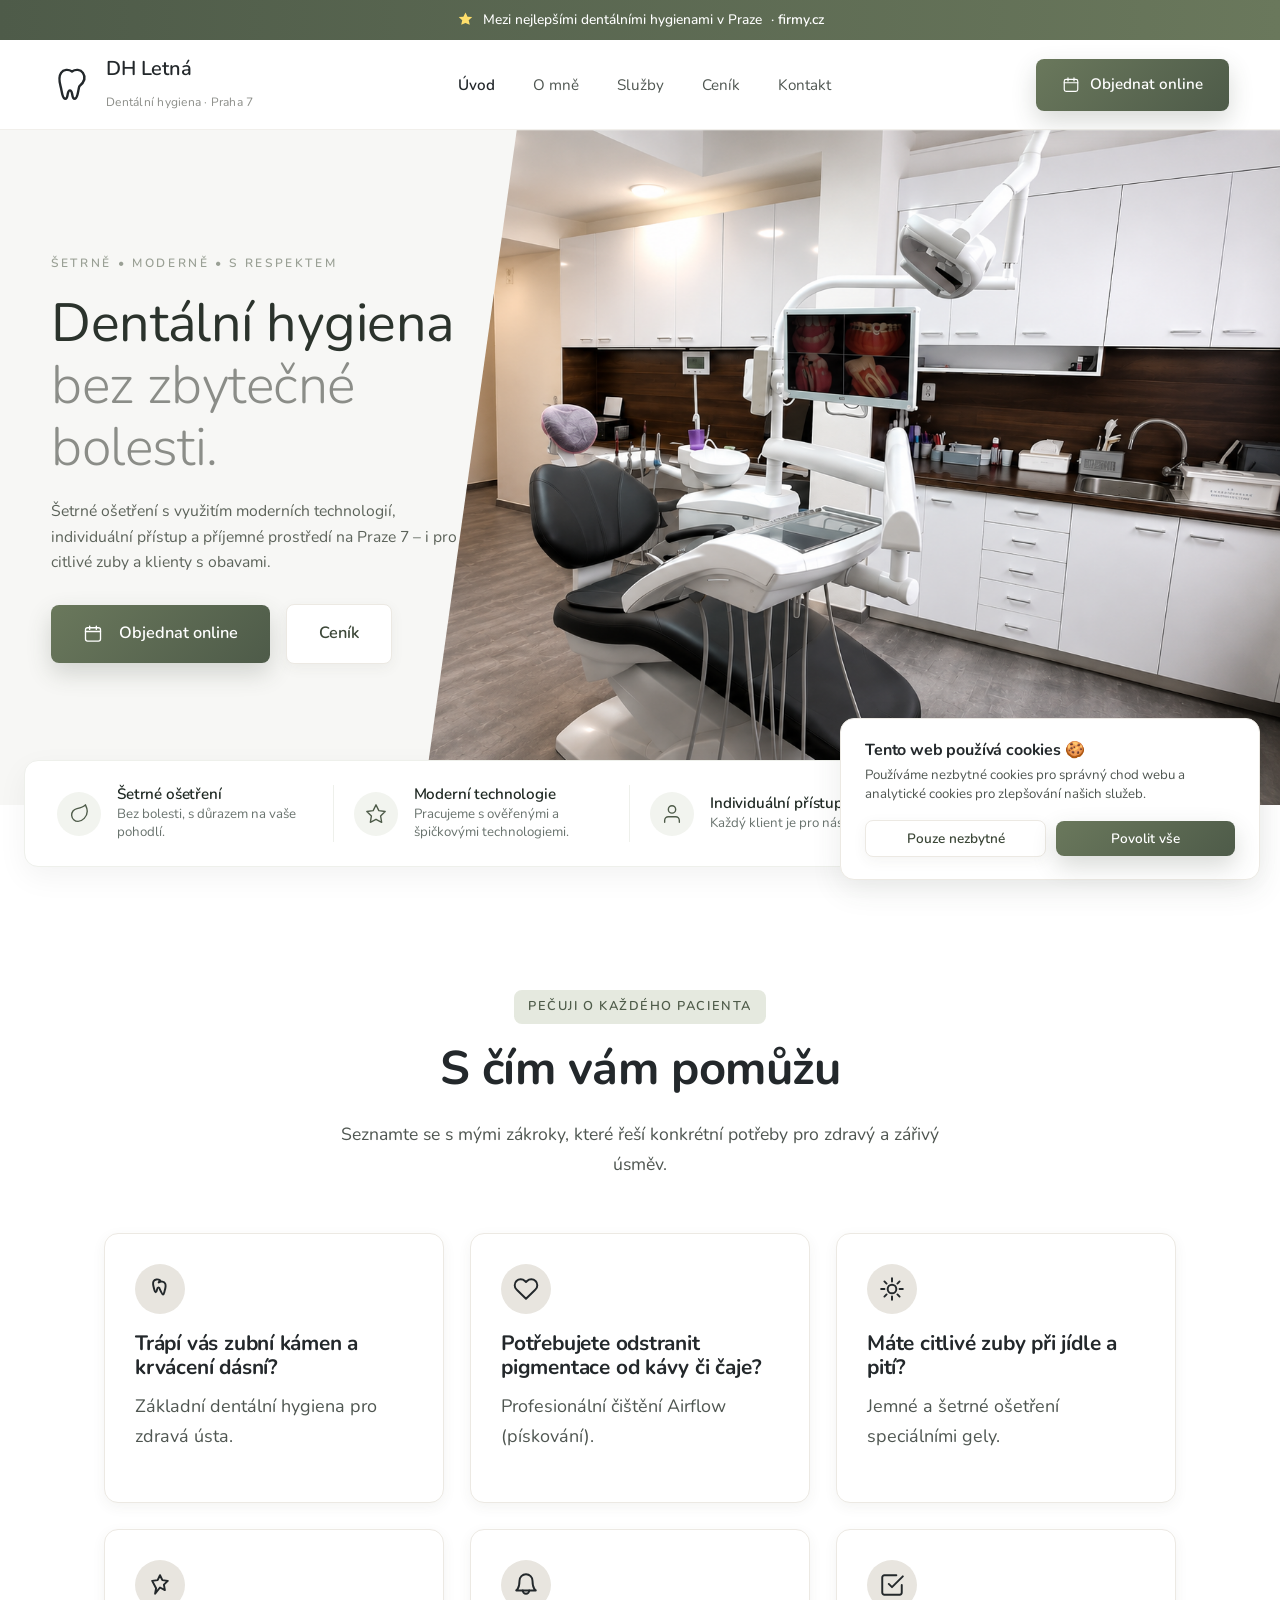
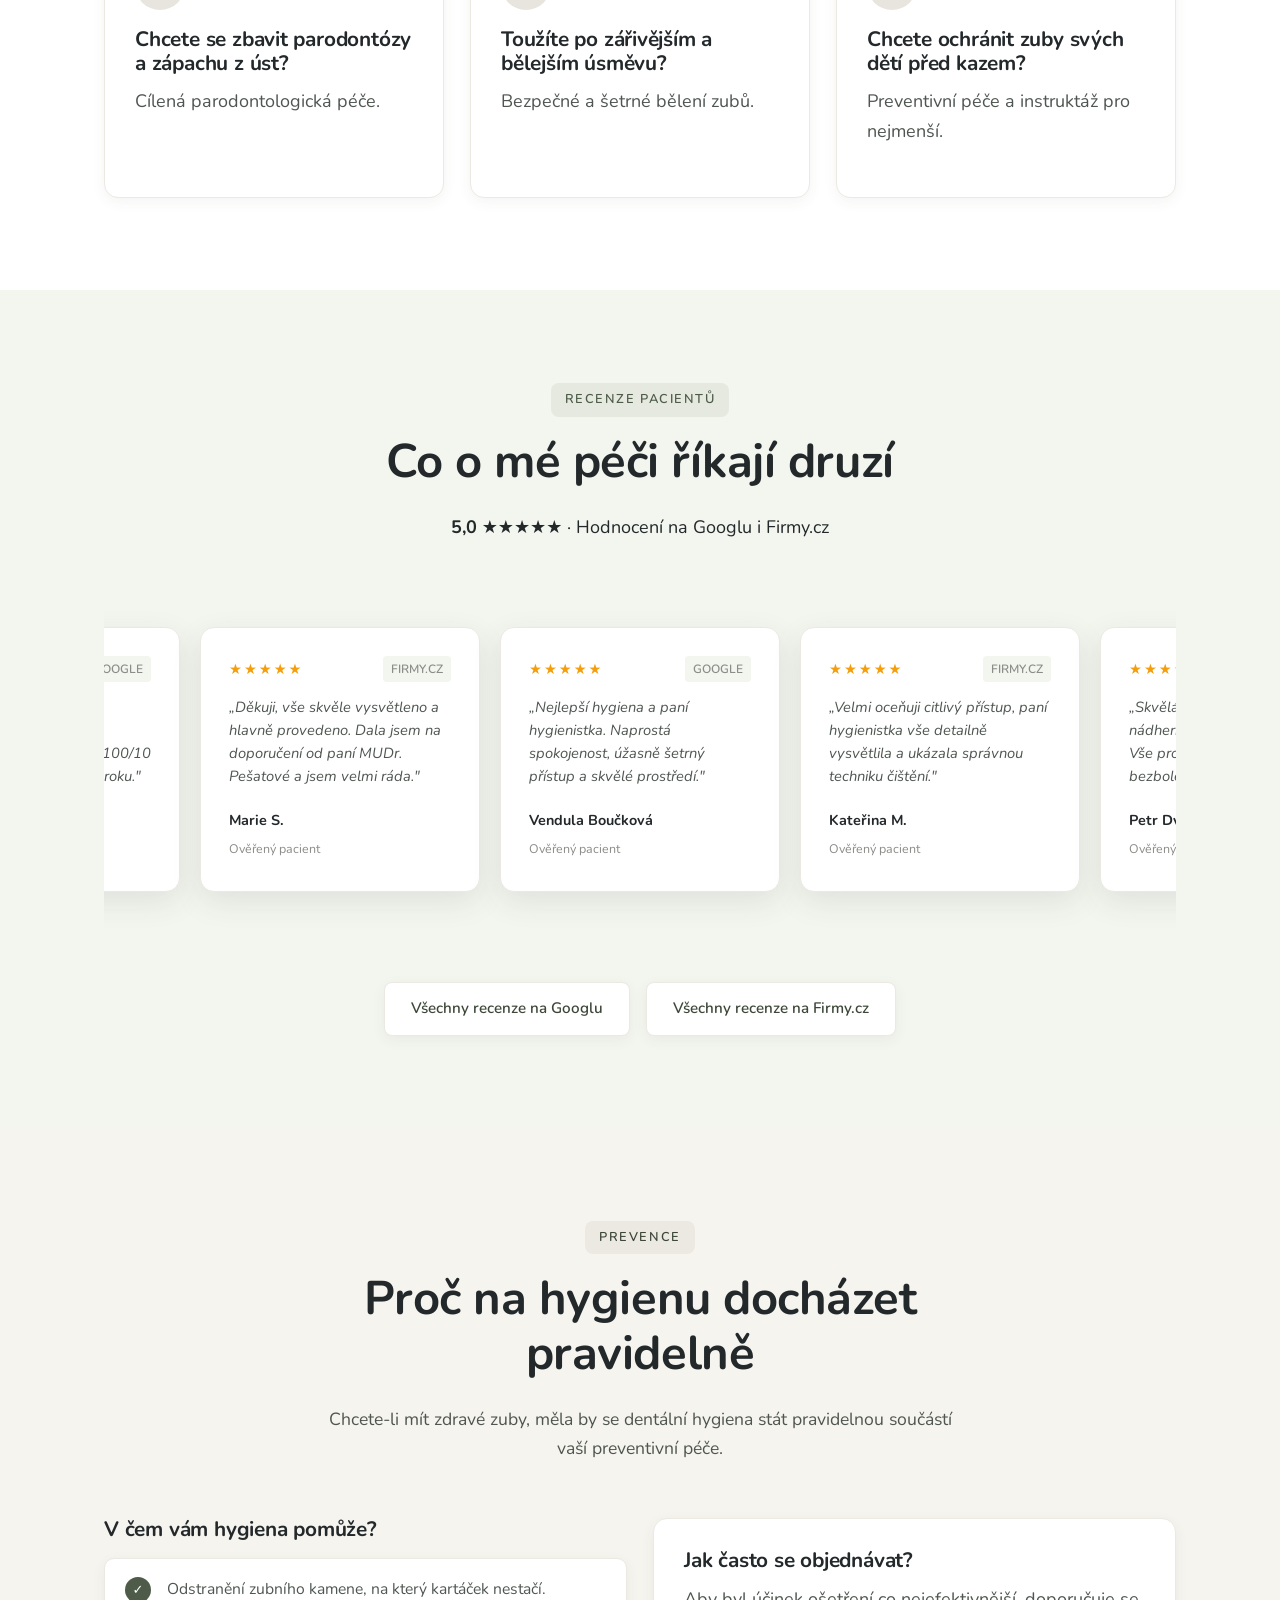
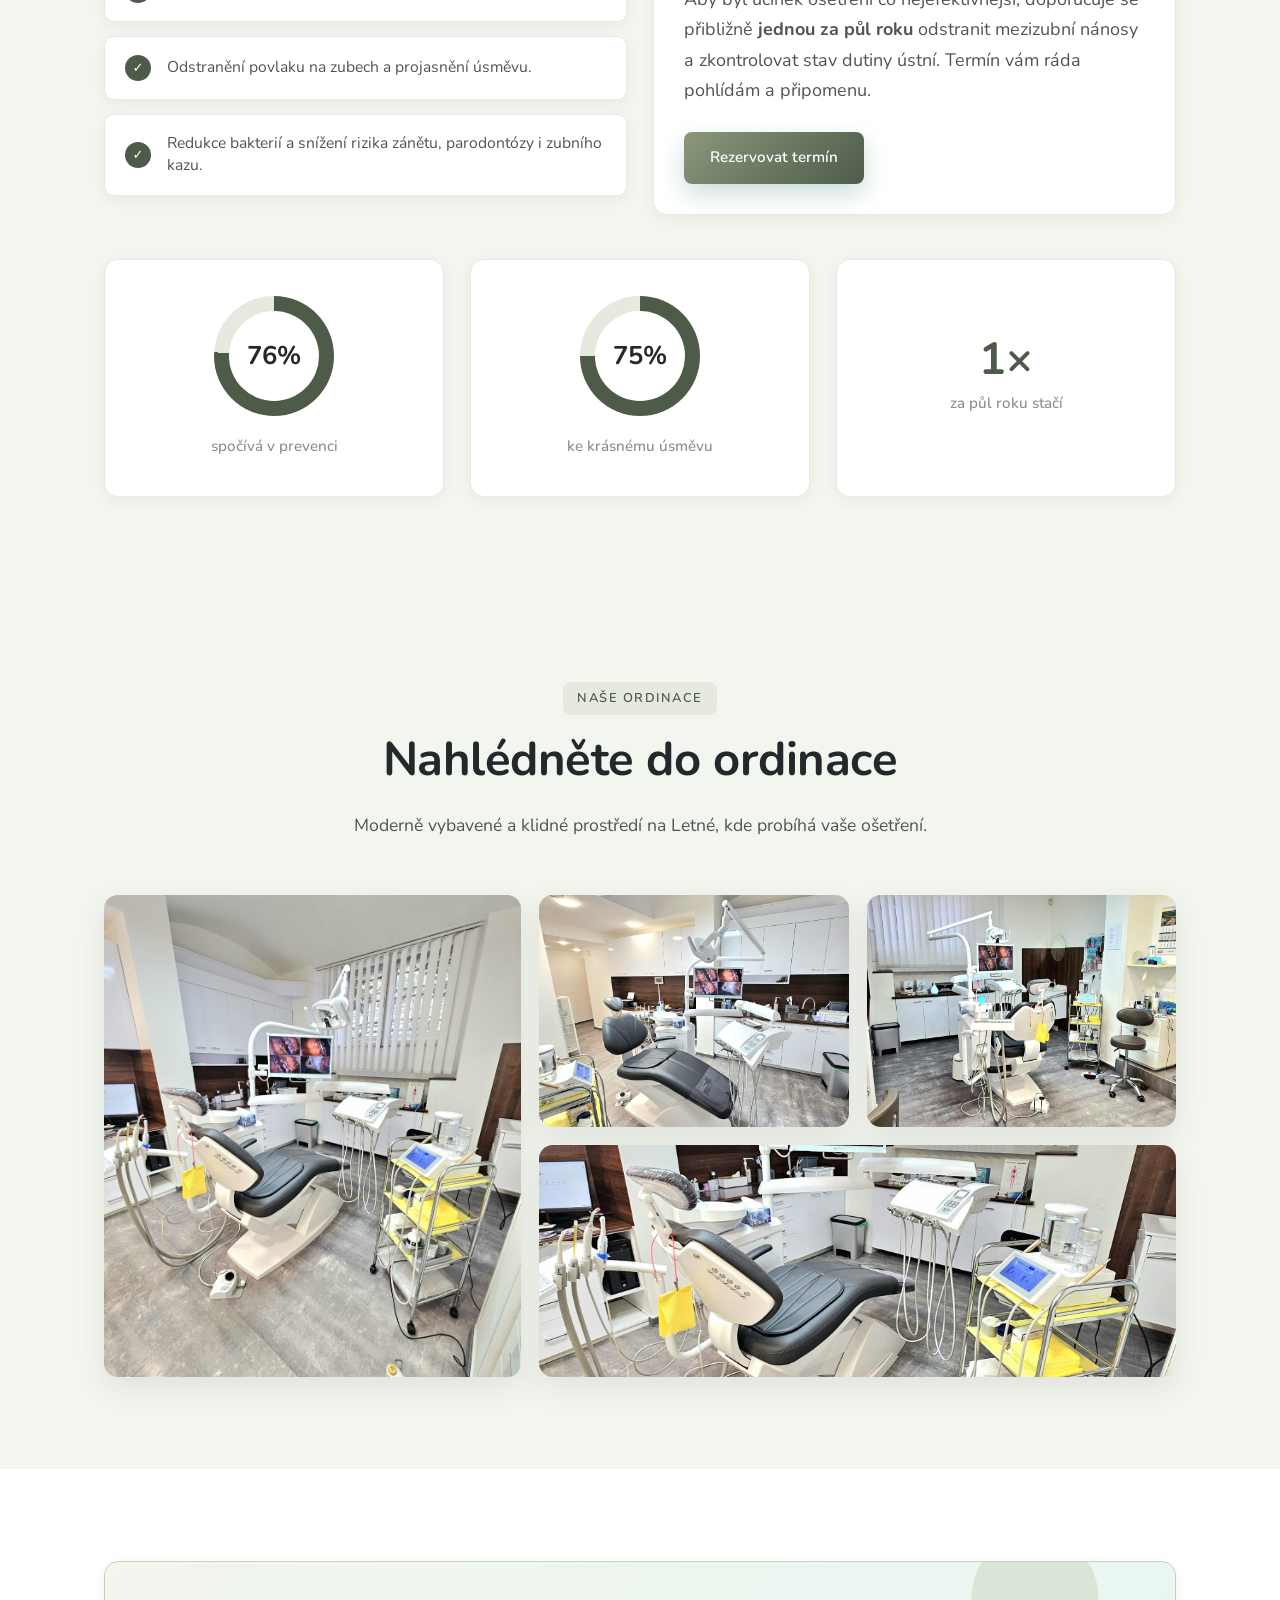
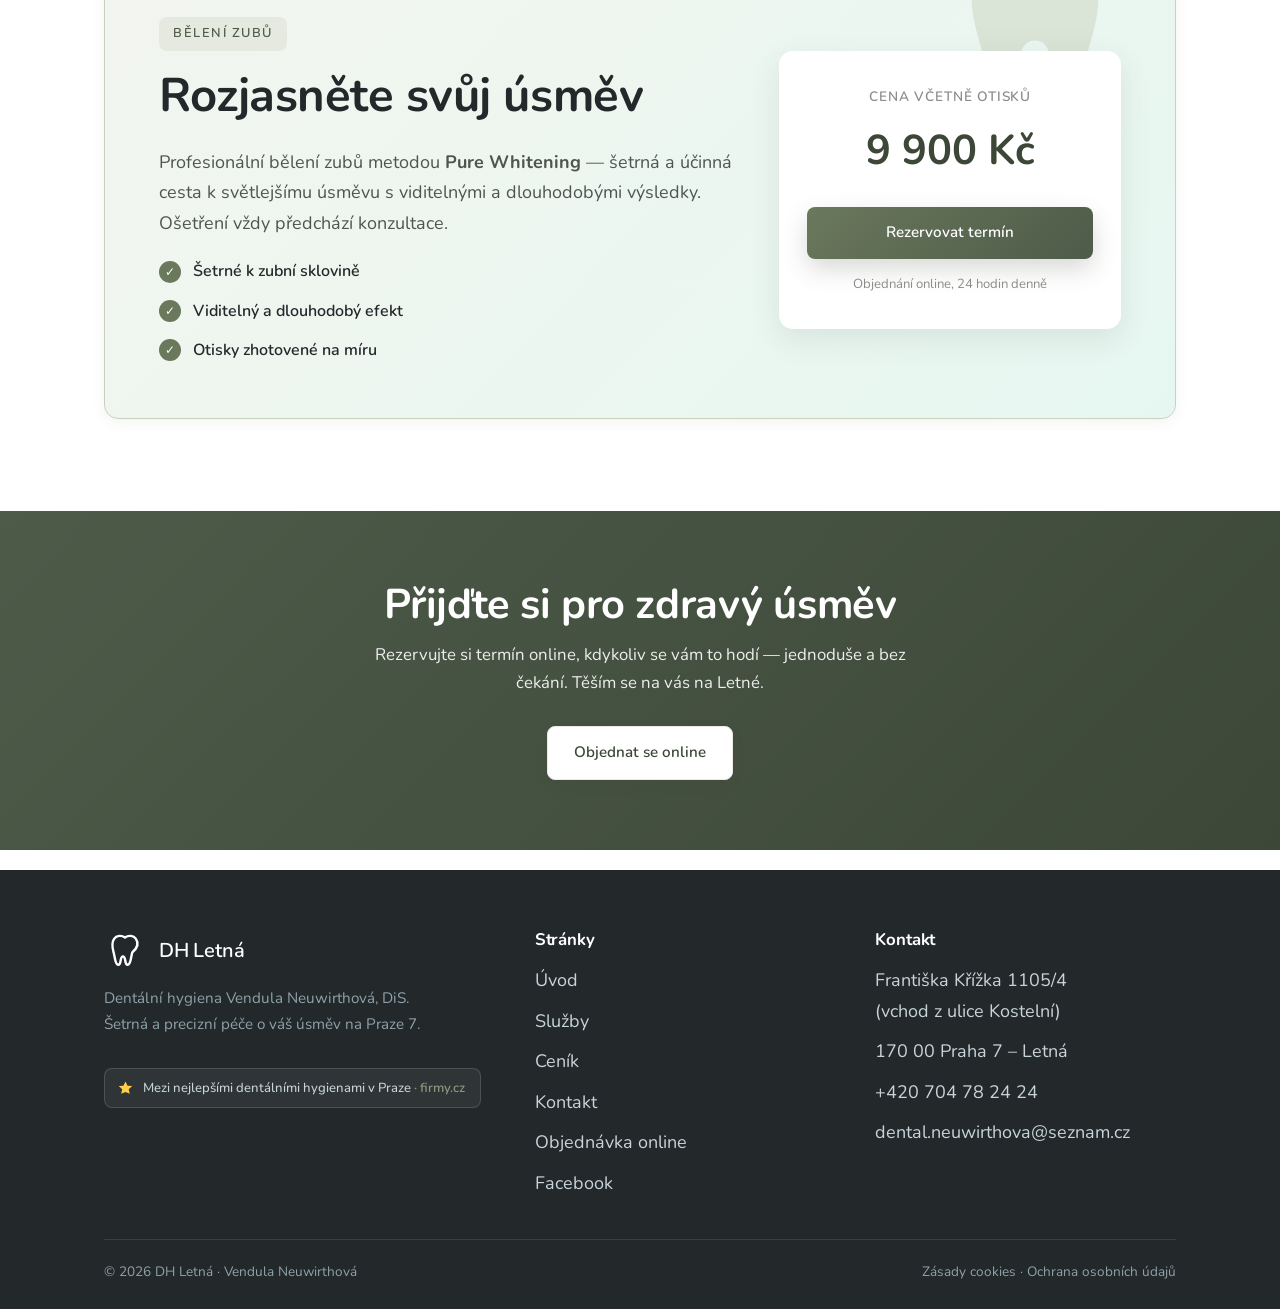
==== commit a98372e7: "Update index.html" ====
--- a/index.html
+++ b/index.html
@@ -88,7 +88,6 @@
     var btnAll = document.getElementById('cookie-accept-all');
     var btnNecessary = document.getElementById('cookie-accept-necessary');
 
-    // Pokud uživatel ještě neučinil volbu, zobrazíme lištu
     if (!localStorage.getItem('dh_cookie_consent')) {
       banner.style.display = 'block';
     }
@@ -201,7 +200,7 @@
 
       <div class="hero-feature">
         <div class="hero-feature__icon">
-          <svg viewBox="0 0 24 24" fill="none" stroke="currentColor" stroke-width="1.5" stroke-linecap="round" stroke-linejoin="round"><path d="M20.84 4.61a5.5 5.5 0 0 0-7.78 0L12 5.67l-1.06-1.06a5.5 5.5 0 0 0-7.78 7.78l1.06 1.06L12 21.23l7.78-7.78 1.06-1.06a5.5 5.5 0 0 0 0-7.78z"/></svg>
+          <svg viewBox="0 0 24 24" fill="none" stroke="currentColor" stroke-width="1.5" stroke-linecap="round" stroke-linejoin="round"><path d="M20.84 4.61a5.5 5.5 0 0 0-7.78 0L12 5.67l-1.06-1.06a5.5 5.5 0 0 0-7.78 7.78l1.06 1.06L12 21.23l7.78-7.78 1.06-1.06a5.5 5.5 0 0 0 0-7.8z"/></svg>
         </div>
         <div class="hero-feature__text">
           <h3>Příjemné prostředí</h3>
@@ -212,44 +211,44 @@
   </div>
 </section>
 
-<!-- ============ SLUŽBY ============ -->
+<!-- ============ SLUŽBY (PROBLÉM ➔ ŘEŠENÍ) ============ -->
 <section class="section" id="sluzby">
   <div class="wrap">
     <div class="section-head reveal">
-      <span class="eyebrow">Nabízené služby</span>
-      <h2>V rámci dentální hygieny nabízím</h2>
-      <p>Kompletní péči na míru — od prevence a pravidelné hygieny až po řešení konkrétních obtíží.</p>
+      <span class="eyebrow">Pečuji o každého pacienta</span>
+      <h2>S čím vám pomůžu</h2>
+      <p>Seznamte se s mými zákroky, které řeší konkrétní potřeby pro zdravý a zářivý úsměv.</p>
     </div>
     <div class="grid grid--3">
       <div class="card reveal">
         <span class="card__icon"><svg viewBox="0 0 24 24" fill="none" stroke="currentColor" stroke-width="1.8" stroke-linecap="round" stroke-linejoin="round"><path d="M12 4c-2-1.5-5-1-6 1s0 5 .6 7c.4 1.4.5 3 1.4 3s1-1.3 1.2-2.4c.2-1 .4-1.9 1.4-1.9s1.2.9 1.4 1.9C13.6 15.7 13.9 17 14.8 17s1-1.6 1.4-3c.6-2 1.6-5 .6-7s-4-2.5-6-1Z"/></svg></span>
-        <h3>Dentální hygiena pro dospělé i děti</h3>
-        <p>Kompletní profesionální hygiena po indikaci zubním lékařem. Šetrně, důkladně a s ohledem na malé i velké pacienty.</p>
+        <h3>Trápí vás zubní kámen a krvácení dásní?</h3>
+        <p>Základní dentální hygiena pro zdravá ústa.</p>
       </div>
       <div class="card reveal">
         <span class="card__icon card__icon--coral"><svg viewBox="0 0 24 24" fill="none" stroke="currentColor" stroke-width="1.8" stroke-linecap="round" stroke-linejoin="round"><path d="M20.8 4.6a5.5 5.5 0 0 0-7.8 0L12 5.6l-1-1a5.5 5.5 0 0 0-7.8 7.8l1 1L12 21l7.8-7.6 1-1a5.5 5.5 0 0 0 0-7.8Z"/></svg></span>
-        <h3>Péče o parodont</h3>
-        <p>Pečuji o parodontologické pacienty ve spolupráci se zubním lékařem i parodontologem.</p>
+        <h3>Potřebujete odstranit pigmentace od kávy či čaje?</h3>
+        <p>Profesionální čištění Airflow (pískování).</p>
       </div>
       <div class="card reveal">
         <span class="card__icon card__icon--sun"><svg viewBox="0 0 24 24" fill="none" stroke="currentColor" stroke-width="1.8" stroke-linecap="round" stroke-linejoin="round"><path d="M12 2v3M12 19v3M2 12h3M19 12h3M5 5l2 2M17 17l2 2M19 5l-2 2M7 17l-2 2"/><circle cx="12" cy="12" r="4"/></svg></span>
-        <h3>Citlivost zubů</h3>
-        <p>Pokud vás trápí citlivé zuby, navrhnu vhodné možnosti řešení a doporučím vhodnou domácí péči.</p>
+        <h3>Máte citlivé zuby při jídle a pití?</h3>
+        <p>Jemné a šetrné ošetření speciálními gely.</p>
       </div>
       <div class="card reveal">
         <span class="card__icon"><svg viewBox="0 0 24 24" fill="none" stroke="currentColor" stroke-width="1.8" stroke-linecap="round" stroke-linejoin="round"><path d="M12 3l2.2 4.5 5 .7-3.6 3.5.9 5-4.5-2.4L7.5 20l.9-5L4.8 8.2l5-.7L12 3Z"/></svg></span>
-        <h3>Bělení zubů</h3>
-        <p>Nejste spokojeni s barvou svých zubů? Nabízím konzultaci a šetrné bělení metodou <strong>Pure Whitening</strong>.</p>
+        <h3>Chcete se zbavit parodontózy a zápachu z úst?</h3>
+        <p>Cílená parodontologická péče.</p>
       </div>
       <div class="card reveal">
         <span class="card__icon card__icon--coral"><svg viewBox="0 0 24 24" fill="none" stroke="currentColor" stroke-width="1.8" stroke-linecap="round" stroke-linejoin="round"><path d="M18 8a6 6 0 0 0-12 0c0 7-3 9-3 9h18s-3-2-3-9"/><path d="M9 17a3 3 0 0 0 6 0"/></svg></span>
-        <h3>Odstranění pigmentací</h3>
-        <p>Zabarvení zubů od kávy, čaje, vína či kouření šetrně odstraním pomocí moderního přístroje Air Flow.</p>
+        <h3>Toužíte po zářivějším a bělejším úsměvu?</h3>
+        <p>Bezpečné a šetrné bělení zubů.</p>
       </div>
       <div class="card reveal">
         <span class="card__icon card__icon--sun"><svg viewBox="0 0 24 24" fill="none" stroke="currentColor" stroke-width="1.8" stroke-linecap="round" stroke-linejoin="round"><path d="M9 11l3 3L22 4"/><path d="M21 12v7a2 2 0 0 1-2 2H5a2 2 0 0 1-2-2V5a2 2 0 0 1 2-2h11"/></svg></span>
-        <h3>Poradenství pro domácí péči</h3>
-        <p>Vyberu pro vás vhodnou metodu čištění a doporučím pomůcky pro účinnou každodenní péči o zuby a dásně.</p>
+        <h3>Chcete ochránit zuby svých dětí před kazem?</h3>
+        <p>Preventivní péče a instruktáž pro nejmenší.</p>
       </div>
     </div>
   </div>
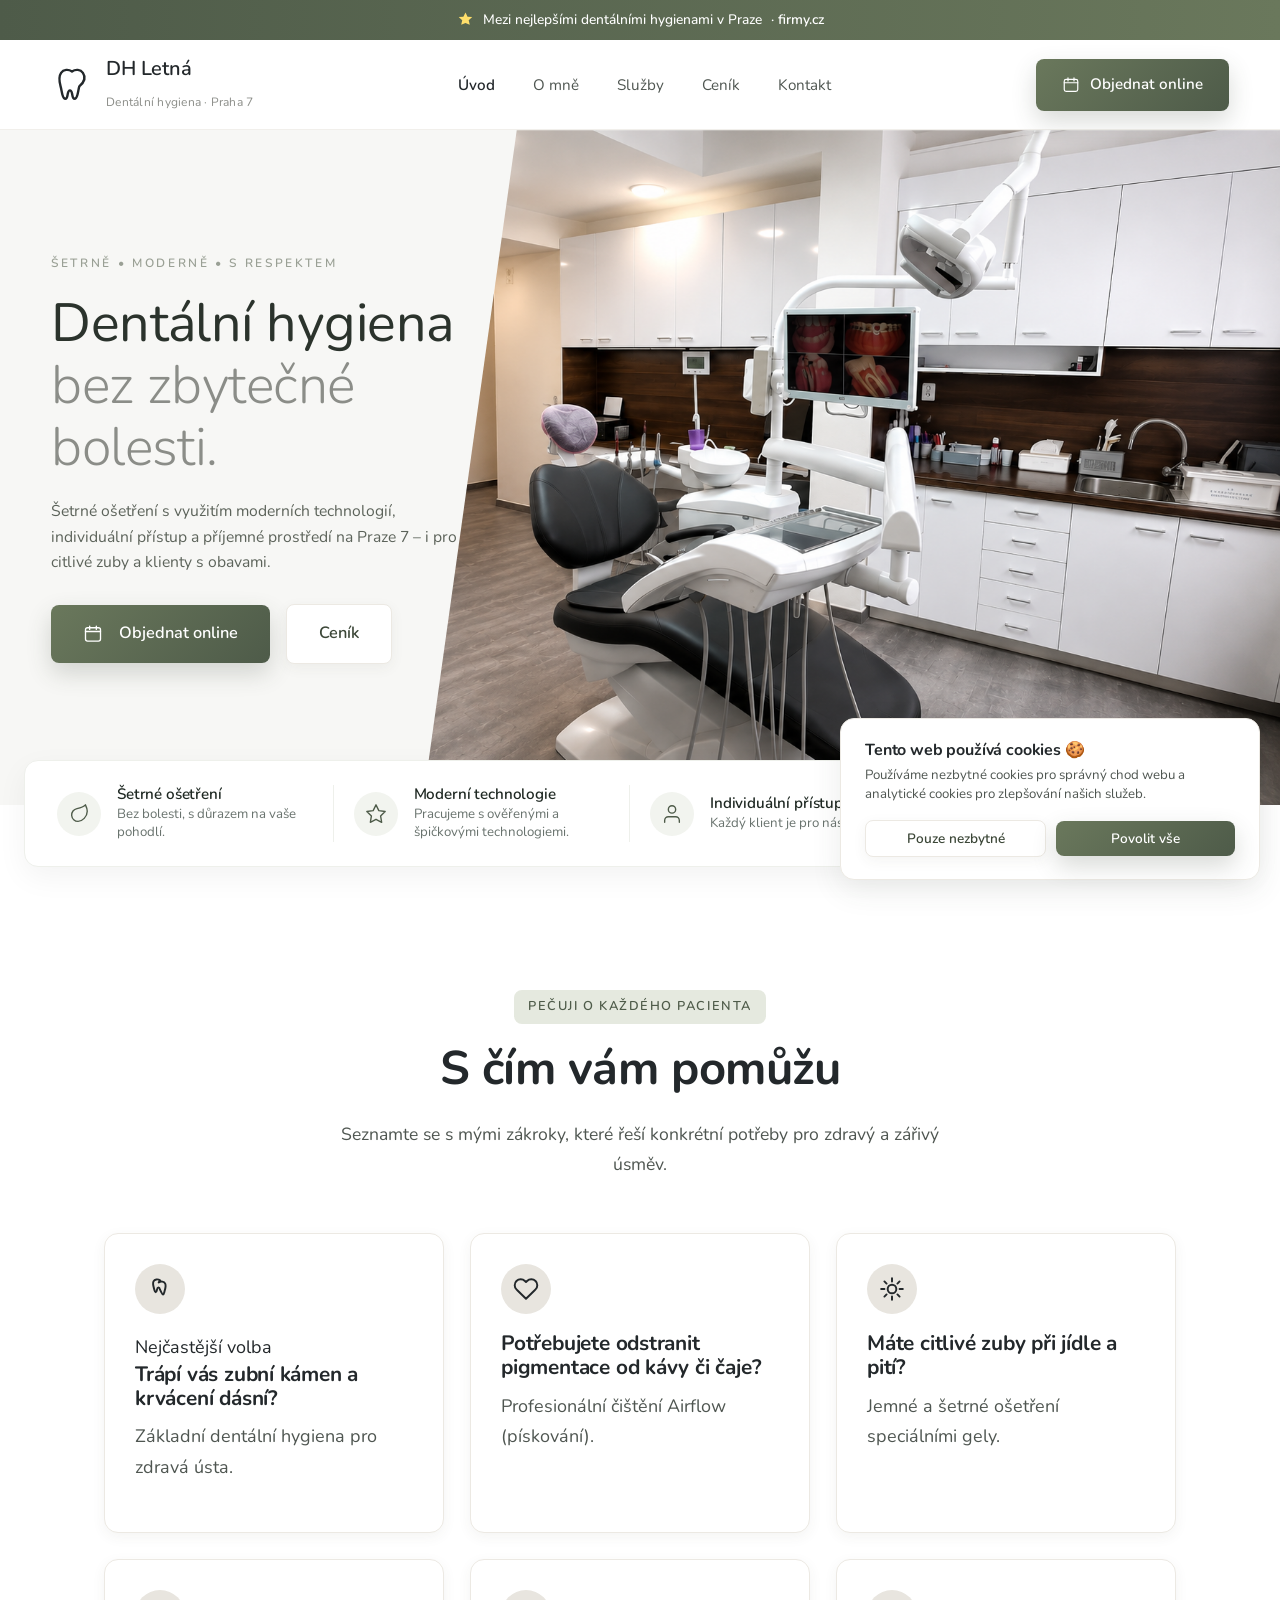
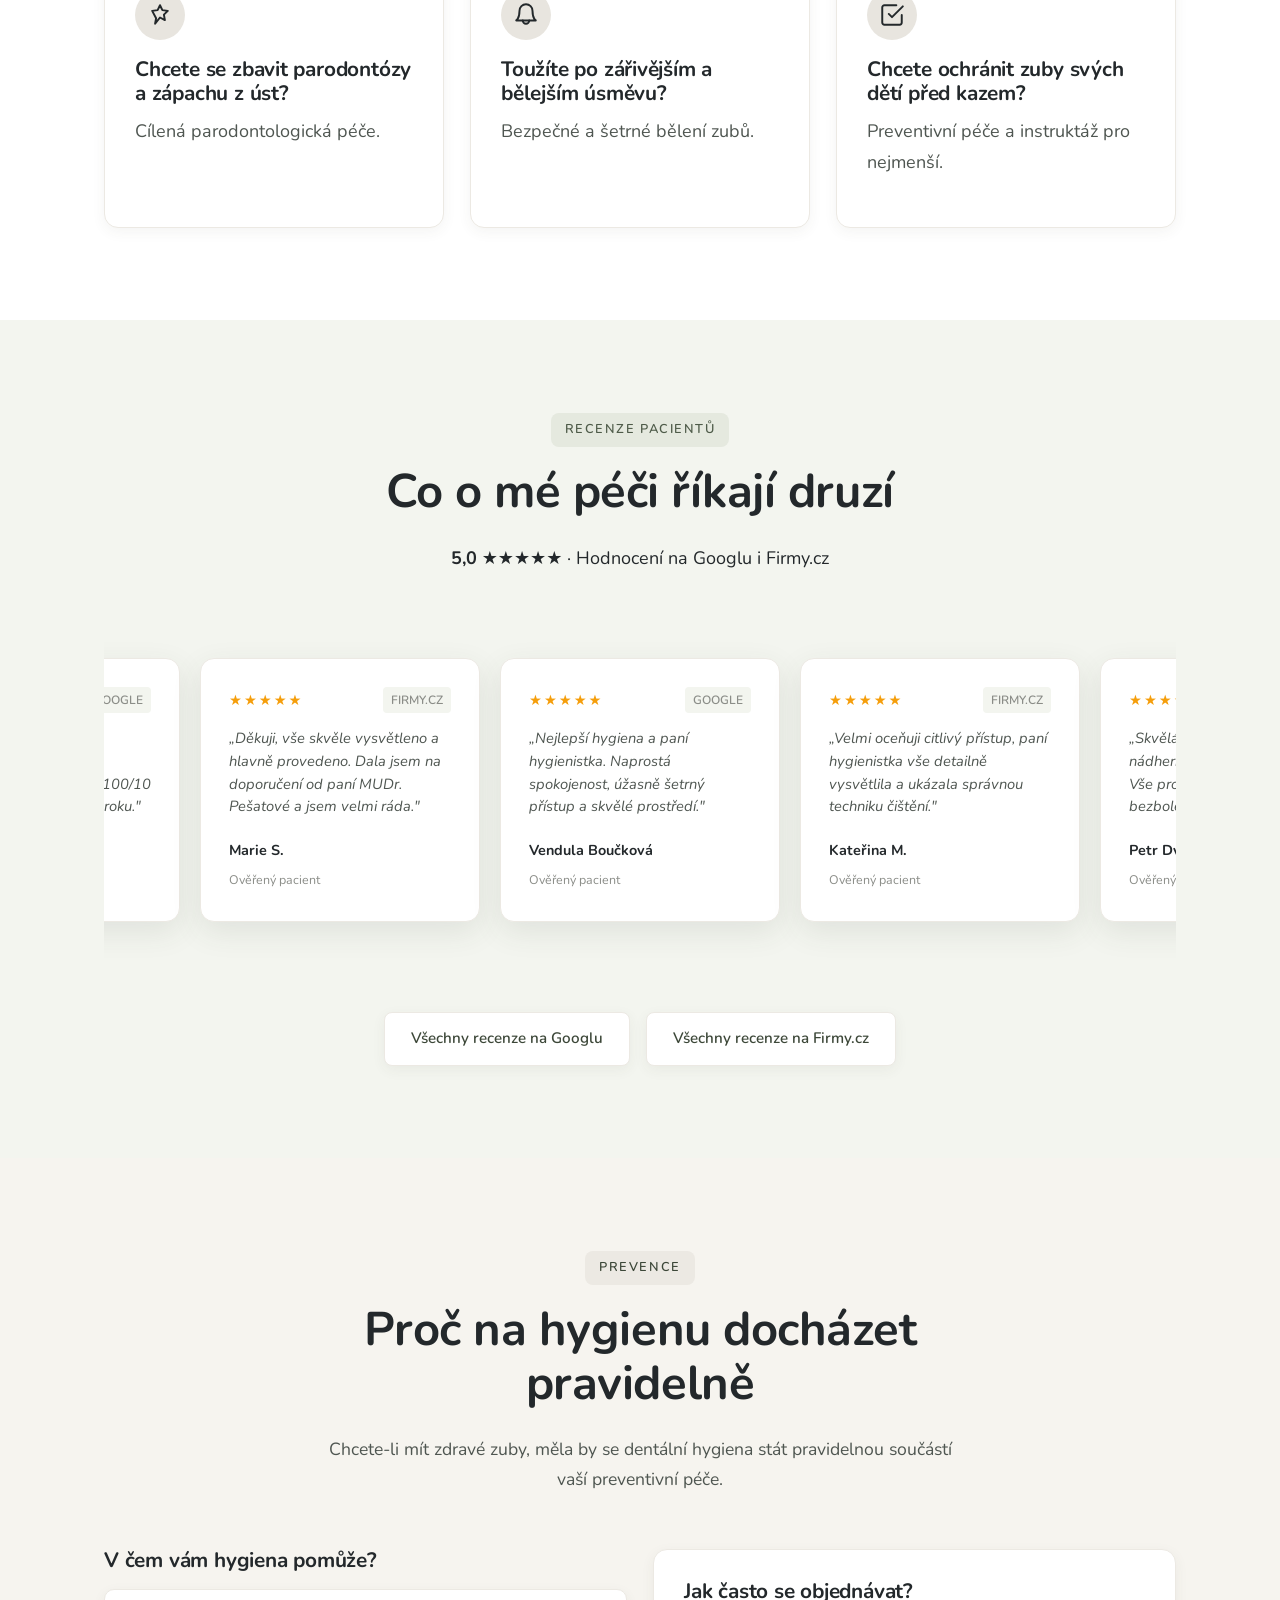
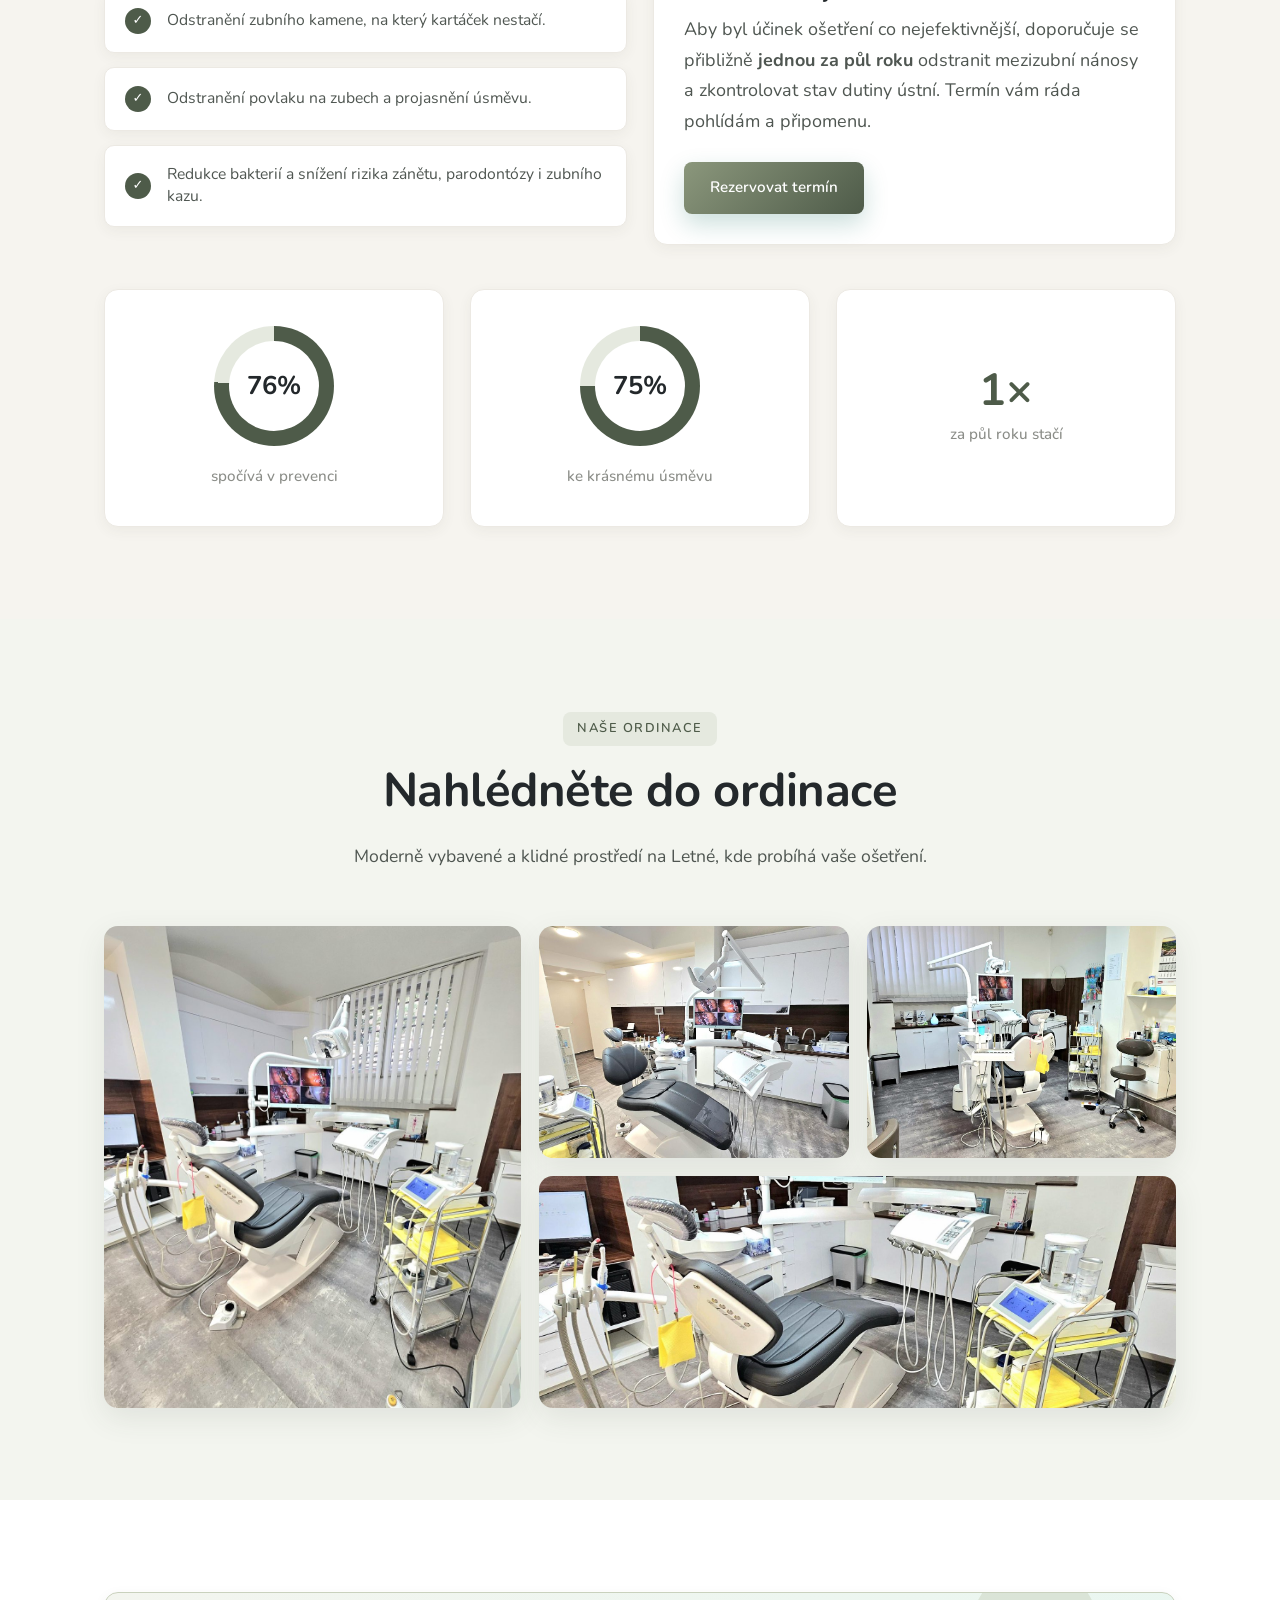
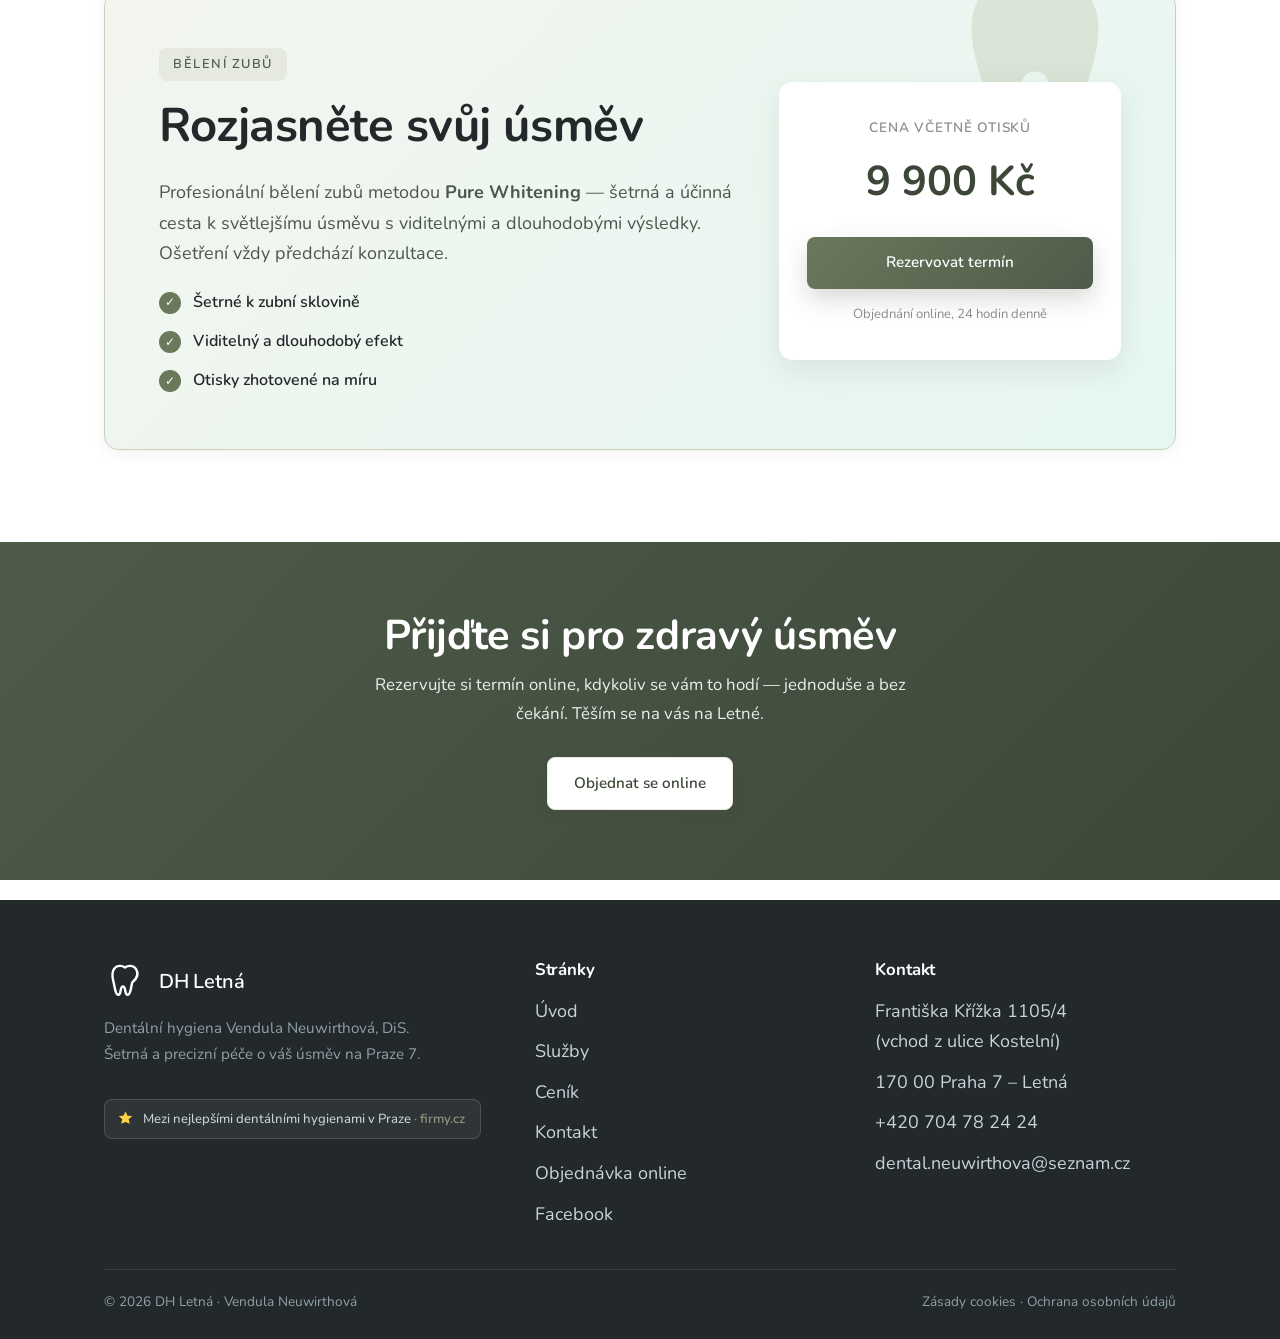
==== commit 5769d5f5: "Update index.html" ====
--- a/index.html
+++ b/index.html
@@ -81,7 +81,6 @@
   </div>
 </div>
 
-<!-- Skript pro funkčnost lišty -->
 <script>
   (function() {
     var banner = document.getElementById('cookie-banner');
@@ -220,18 +219,20 @@
       <p>Seznamte se s mými zákroky, které řeší konkrétní potřeby pro zdravý a zářivý úsměv.</p>
     </div>
     <div class="grid grid--3">
-      <div class="card reveal">
+      <!-- Hlavní zvýrazněná karta -->
+      <div class="card card--featured reveal">
         <span class="card__icon"><svg viewBox="0 0 24 24" fill="none" stroke="currentColor" stroke-width="1.8" stroke-linecap="round" stroke-linejoin="round"><path d="M12 4c-2-1.5-5-1-6 1s0 5 .6 7c.4 1.4.5 3 1.4 3s1-1.3 1.2-2.4c.2-1 .4-1.9 1.4-1.9s1.2.9 1.4 1.9C13.6 15.7 13.9 17 14.8 17s1-1.6 1.4-3c.6-2 1.6-5 .6-7s-4-2.5-6-1Z"/></svg></span>
+        <span class="card__tag">Nejčastější volba</span>
         <h3>Trápí vás zubní kámen a krvácení dásní?</h3>
         <p>Základní dentální hygiena pro zdravá ústa.</p>
       </div>
       <div class="card reveal">
-        <span class="card__icon card__icon--coral"><svg viewBox="0 0 24 24" fill="none" stroke="currentColor" stroke-width="1.8" stroke-linecap="round" stroke-linejoin="round"><path d="M20.8 4.6a5.5 5.5 0 0 0-7.8 0L12 5.6l-1-1a5.5 5.5 0 0 0-7.8 7.8l1 1L12 21l7.8-7.6 1-1a5.5 5.5 0 0 0 0-7.8Z"/></svg></span>
+        <span class="card__icon"><svg viewBox="0 0 24 24" fill="none" stroke="currentColor" stroke-width="1.8" stroke-linecap="round" stroke-linejoin="round"><path d="M20.8 4.6a5.5 5.5 0 0 0-7.8 0L12 5.6l-1-1a5.5 5.5 0 0 0-7.8 7.8l1 1L12 21l7.8-7.6 1-1a5.5 5.5 0 0 0 0-7.8Z"/></svg></span>
         <h3>Potřebujete odstranit pigmentace od kávy či čaje?</h3>
         <p>Profesionální čištění Airflow (pískování).</p>
       </div>
       <div class="card reveal">
-        <span class="card__icon card__icon--sun"><svg viewBox="0 0 24 24" fill="none" stroke="currentColor" stroke-width="1.8" stroke-linecap="round" stroke-linejoin="round"><path d="M12 2v3M12 19v3M2 12h3M19 12h3M5 5l2 2M17 17l2 2M19 5l-2 2M7 17l-2 2"/><circle cx="12" cy="12" r="4"/></svg></span>
+        <span class="card__icon"><svg viewBox="0 0 24 24" fill="none" stroke="currentColor" stroke-width="1.8" stroke-linecap="round" stroke-linejoin="round"><path d="M12 2v3M12 19v3M2 12h3M19 12h3M5 5l2 2M17 17l2 2M19 5l-2 2M7 17l-2 2"/><circle cx="12" cy="12" r="4"/></svg></span>
         <h3>Máte citlivé zuby při jídle a pití?</h3>
         <p>Jemné a šetrné ošetření speciálními gely.</p>
       </div>
@@ -241,12 +242,12 @@
         <p>Cílená parodontologická péče.</p>
       </div>
       <div class="card reveal">
-        <span class="card__icon card__icon--coral"><svg viewBox="0 0 24 24" fill="none" stroke="currentColor" stroke-width="1.8" stroke-linecap="round" stroke-linejoin="round"><path d="M18 8a6 6 0 0 0-12 0c0 7-3 9-3 9h18s-3-2-3-9"/><path d="M9 17a3 3 0 0 0 6 0"/></svg></span>
+        <span class="card__icon"><svg viewBox="0 0 24 24" fill="none" stroke="currentColor" stroke-width="1.8" stroke-linecap="round" stroke-linejoin="round"><path d="M18 8a6 6 0 0 0-12 0c0 7-3 9-3 9h18s-3-2-3-9"/><path d="M9 17a3 3 0 0 0 6 0"/></svg></span>
         <h3>Toužíte po zářivějším a bělejším úsměvu?</h3>
         <p>Bezpečné a šetrné bělení zubů.</p>
       </div>
       <div class="card reveal">
-        <span class="card__icon card__icon--sun"><svg viewBox="0 0 24 24" fill="none" stroke="currentColor" stroke-width="1.8" stroke-linecap="round" stroke-linejoin="round"><path d="M9 11l3 3L22 4"/><path d="M21 12v7a2 2 0 0 1-2 2H5a2 2 0 0 1-2-2V5a2 2 0 0 1 2-2h11"/></svg></span>
+        <span class="card__icon"><svg viewBox="0 0 24 24" fill="none" stroke="currentColor" stroke-width="1.8" stroke-linecap="round" stroke-linejoin="round"><path d="M9 11l3 3L22 4"/><path d="M21 12v7a2 2 0 0 1-2 2H5a2 2 0 0 1-2-2V5a2 2 0 0 1 2-2h11"/></svg></span>
         <h3>Chcete ochránit zuby svých dětí před kazem?</h3>
         <p>Preventivní péče a instruktáž pro nejmenší.</p>
       </div>
@@ -263,11 +264,8 @@
       <div class="reviews-rating"><b>5,0</b> ★★★★★ · Hodnocení na Googlu i Firmy.cz</div>
     </div>
 
-    <!-- Vějíř recenzí -->
     <div class="review-fan-container reveal">
       <div class="review-fan-track">
-        
-        <!-- Recenze 1 -->
         <div class="review-card" style="--rot: -6deg; --tx: -40px;">
           <div class="review-card__top">
             <span class="review-stars">★★★★★</span>
@@ -280,7 +278,6 @@
           </div>
         </div>
 
-        <!-- Recenze 2 -->
         <div class="review-card" style="--rot: -2deg; --tx: -15px;">
           <div class="review-card__top">
             <span class="review-stars">★★★★★</span>
@@ -293,7 +290,6 @@
           </div>
         </div>
 
-        <!-- Recenze 3 (Středová, rovná) -->
         <div class="review-card" style="--rot: 0deg; --tx: 0px;">
           <div class="review-card__top">
             <span class="review-stars">★★★★★</span>
@@ -306,7 +302,6 @@
           </div>
         </div>
 
-        <!-- Recenze 4 -->
         <div class="review-card" style="--rot: 2deg; --tx: 15px;">
           <div class="review-card__top">
             <span class="review-stars">★★★★★</span>
@@ -319,7 +314,6 @@
           </div>
         </div>
 
-        <!-- Recenze 5 -->
         <div class="review-card" style="--rot: 6deg; --tx: 40px;">
           <div class="review-card__top">
             <span class="review-stars">★★★★★</span>
@@ -331,11 +325,9 @@
             <span>Ověřený pacient</span>
           </div>
         </div>
-
-      </div>
-    </div>
-
-    <!-- Tlačítka pro externí odkazy -->
+      </div>
+    </div>
+
     <div class="reviews-actions reveal" style="margin-top: 40px; text-align: center; display: flex; justify-content: center; gap: 16px; flex-wrap: wrap;">
       <a class="btn btn--ghost" href="https://www.google.com/maps/search/Dent%C3%A1ln%C3%AD+hygiena+Hole%C5%A1ovice,+Letn%C3%A1+-+Vendula+Neuwirthov%C3%A1" target="_blank" rel="noopener">Všechny recenze na Googlu</a>
       <a class="btn btn--ghost" href="https://www.firmy.cz/detail/13346039-dentalni-hygiena-holesovice-letna-vendula-neuwirthova-praha-holesovice.html" target="_blank" rel="noopener">Všechny recenze na Firmy.cz</a>
@@ -369,7 +361,6 @@
       </div>
     </div>
 
-    <!-- Stats -->
     <div class="stats" style="margin-top:44px;">
       <div class="stat reveal">
         <div class="ring" data-p="90" style="--p:0"><b>0%</b></div>
--- a/assets/style.css
+++ b/assets/style.css
@@ -938,7 +938,6 @@
 @media (max-width: 820px) {
   .nav { position: relative; gap: 8px; padding: 10px 0; }
   
-  /* Zobrazení tlačítka pro otevření menu na mobilu */
   .nav__toggle { 
     display: block !important; 
     z-index: 70; 
@@ -955,7 +954,6 @@
   .site-header .nav__cta .btn--primary svg { display: none !important; }
   .brand__sub { display: none; }
 
-  /* Skrytí běžné lišty a vytvoření vyjížděcího menu */
   .nav__links {
     display: flex !important;
     position: absolute;
@@ -977,7 +975,6 @@
     transition: opacity .22s ease, transform .22s ease;
   }
 
-  /* Otevřený stav menu po kliknutí */
   .nav.open .nav__links {
     opacity: 1 !important;
     transform: none !important;
@@ -1003,7 +1000,6 @@
     color: var(--mint-700);
   }
 
-  /* Animace ikonky křížku/hamburgru */
   .nav.open .nav__toggle span:nth-child(1) { transform: translateY(7px) rotate(45deg); }
   .nav.open .nav__toggle span:nth-child(2) { opacity: 0; }
   .nav.open .nav__toggle span:nth-child(3) { transform: translateY(-7px) rotate(-45deg); }
@@ -1032,7 +1028,6 @@
   h2 { font-size: 1.55rem; }
   .price-row { flex-wrap: wrap; }
 }
-
 
 /* ---------- Efekt vějíře pro recenze ---------- */
 .review-fan-container {
@@ -1133,4 +1128,3 @@
     transform: translateY(-5px) scale(1.01) !important;
   }
 }
-```[cite: 2, 3, 4, 5, 6]
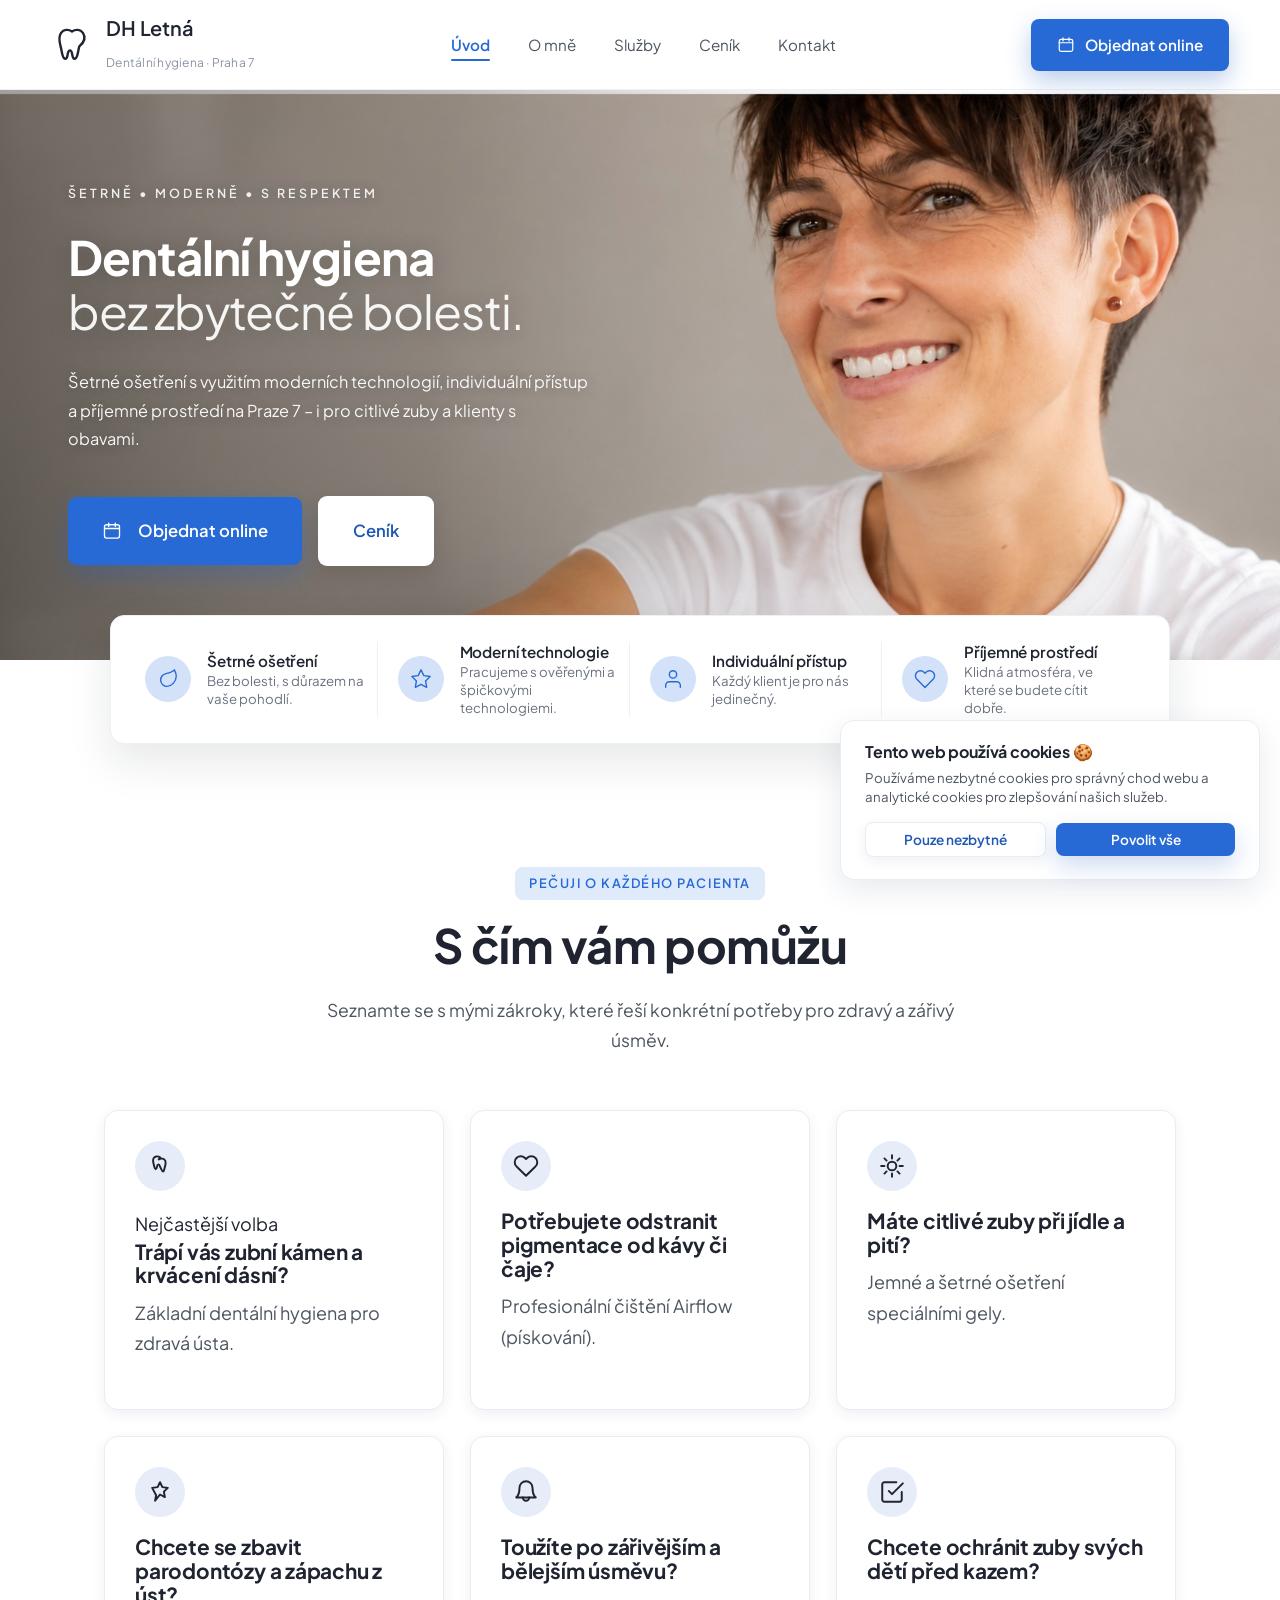
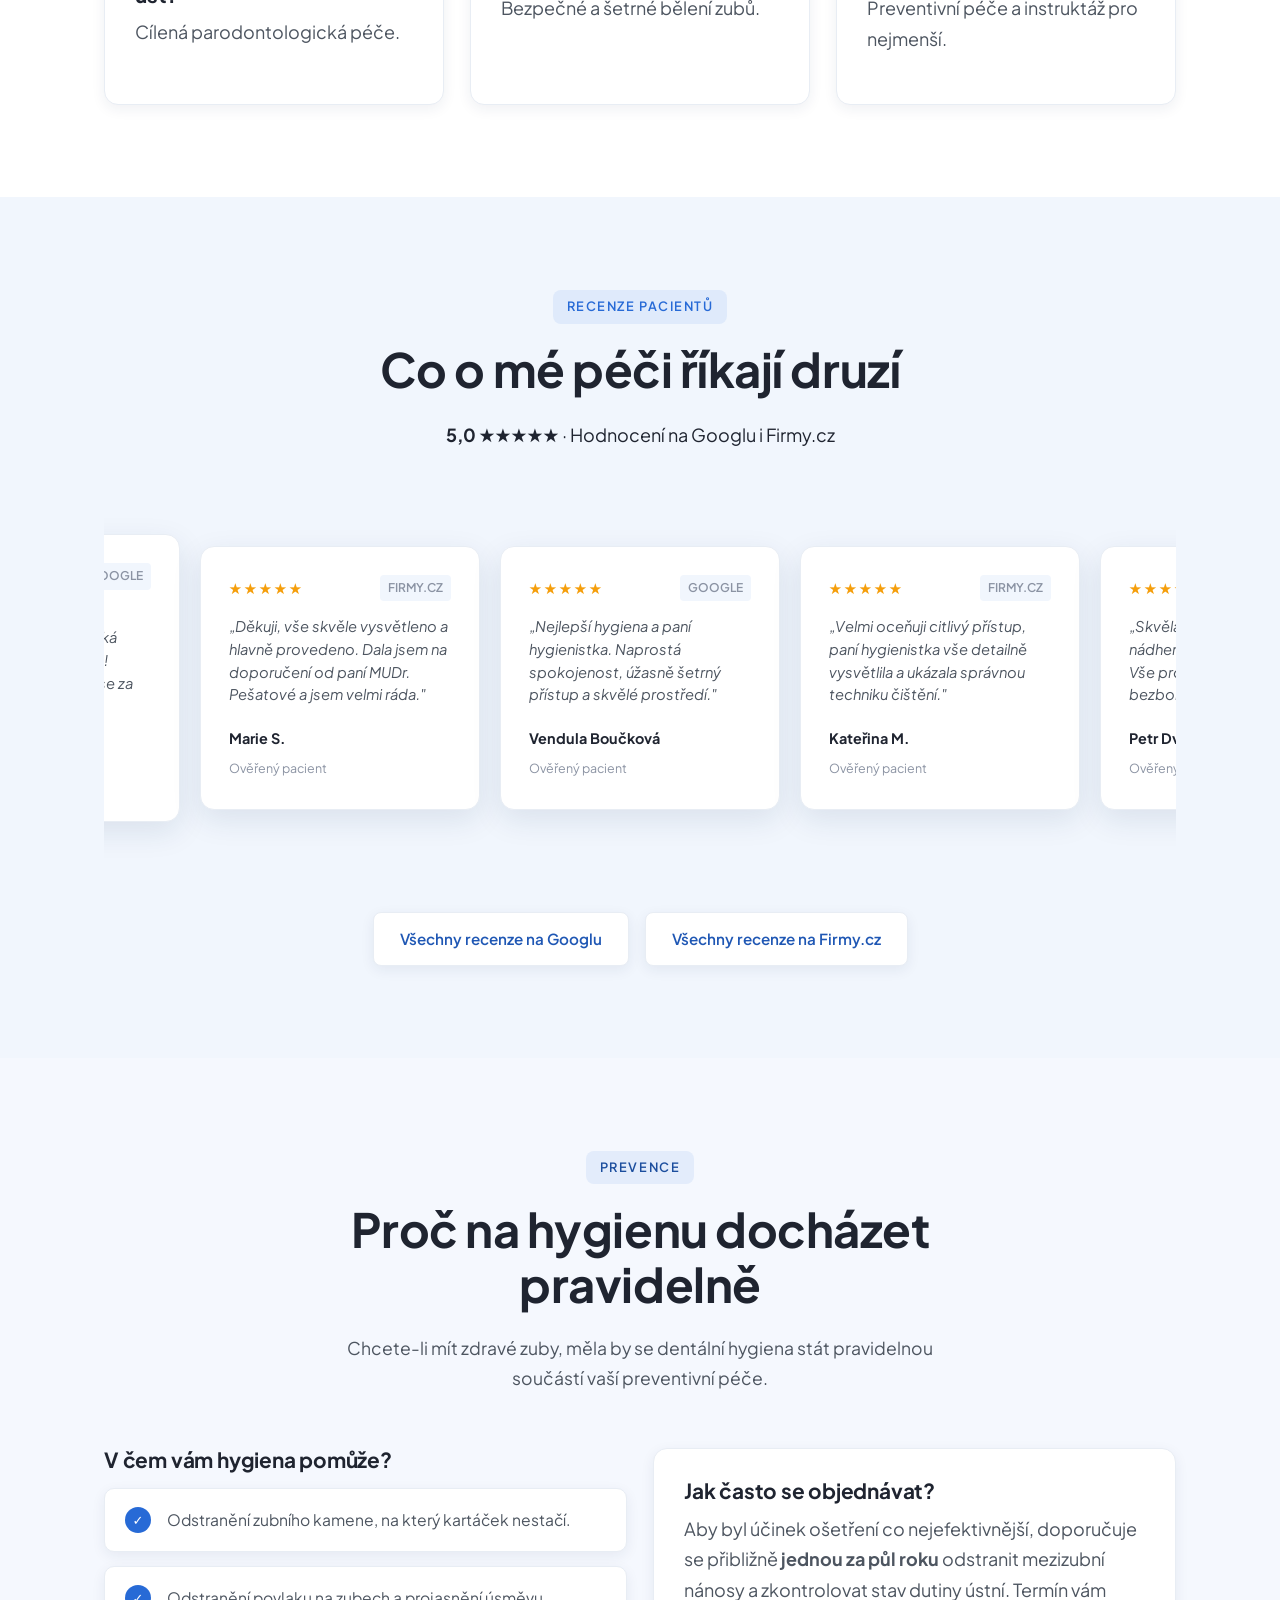
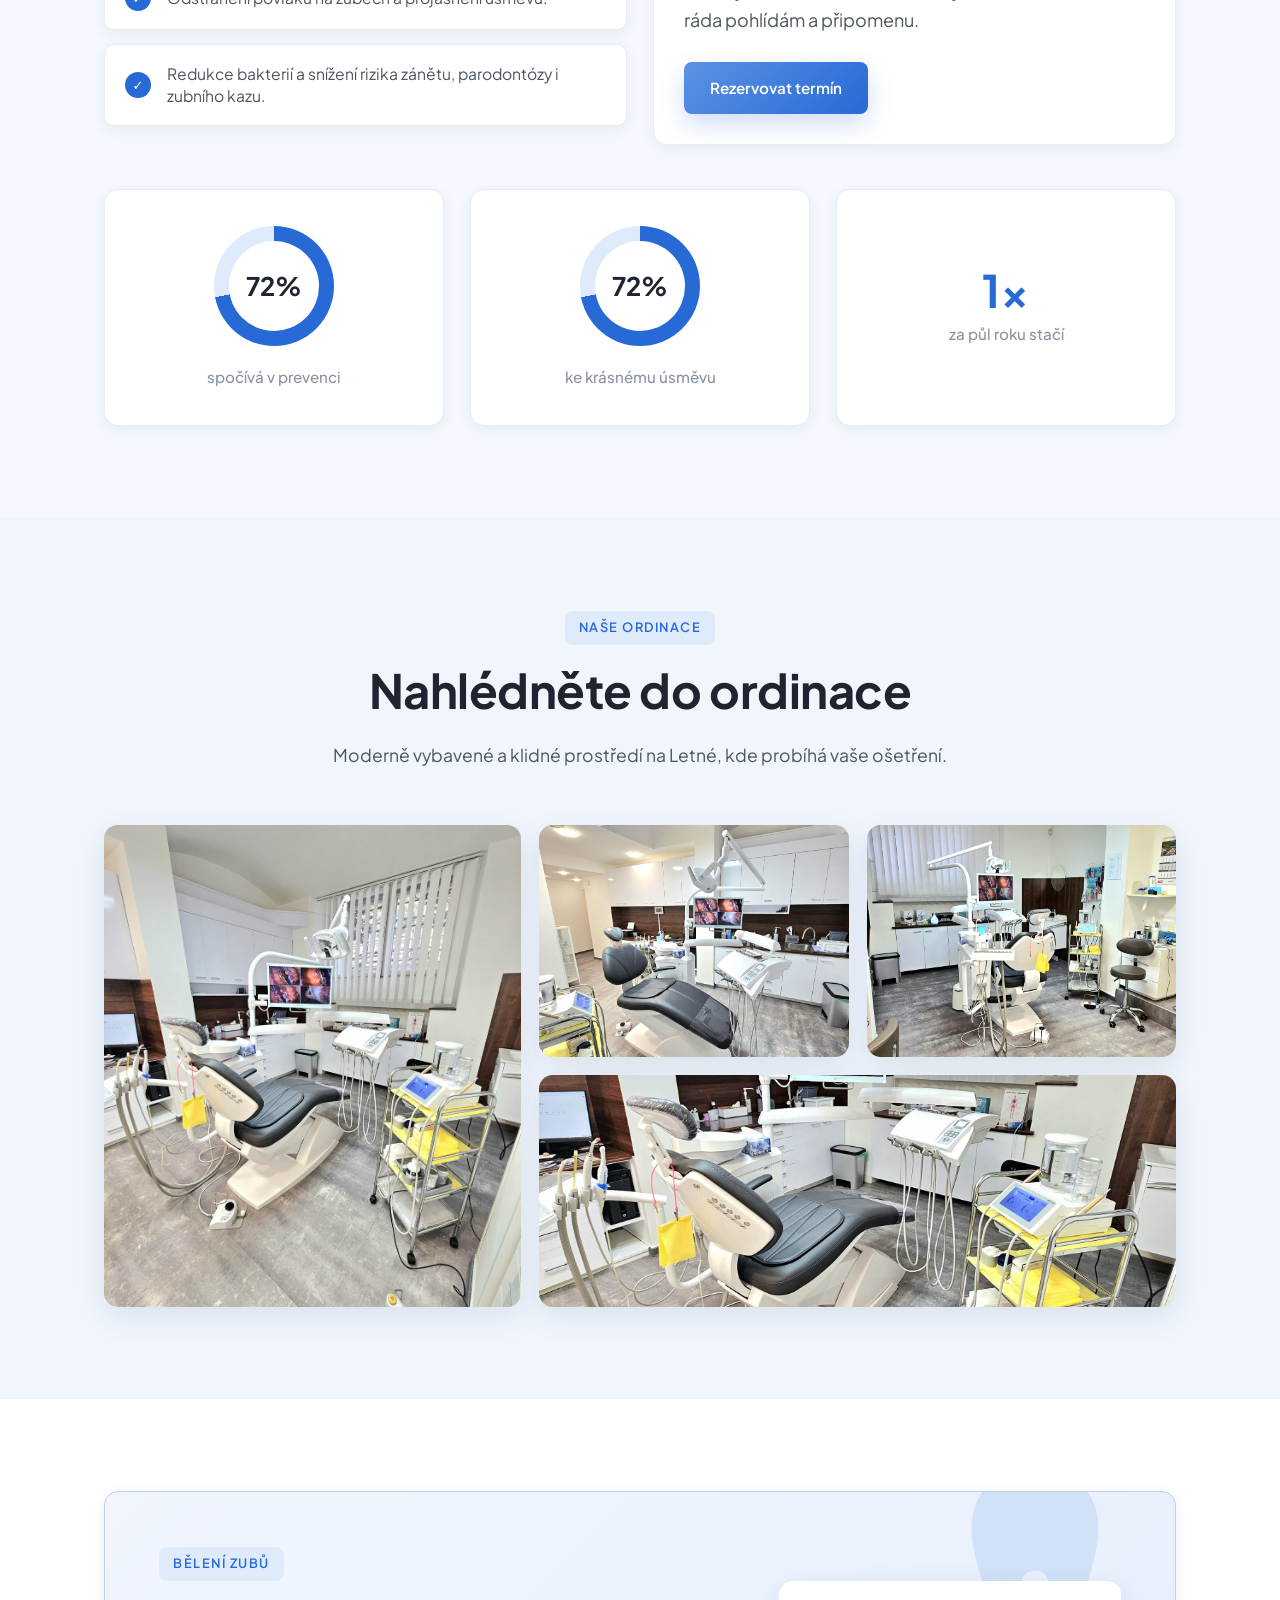
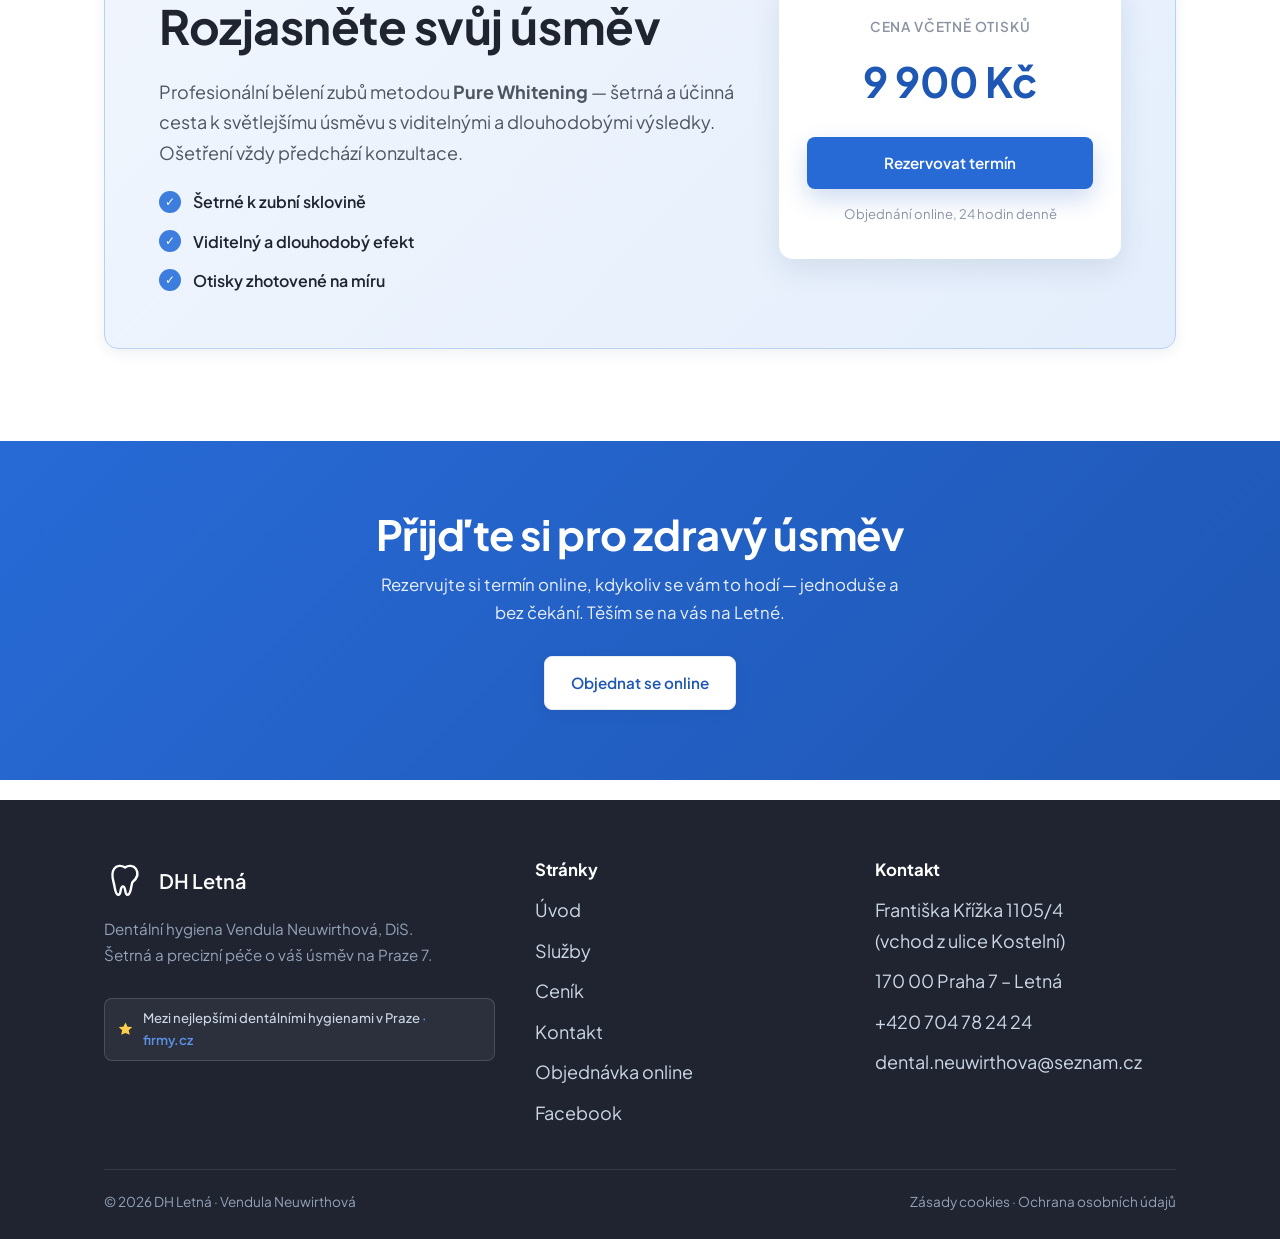
==== commit 38e4dfc6: "Add files via upload" ====
--- a/index.html
+++ b/index.html
@@ -8,7 +8,7 @@
 <link rel="canonical" href="https://dh-letna.cz/">
 <meta name="robots" content="index, follow, max-image-preview:large">
 <meta name="author" content="Vendula Neuwirthová">
-<meta name="theme-color" content="#4e5b49">
+<meta name="theme-color" content="#276ad6">
 <meta name="geo.region" content="CZ-10">
 <meta name="geo.placename" content="Praha 7 – Letná">
 <meta name="geo.position" content="50.0980;14.4300">
@@ -28,7 +28,8 @@
 <meta name="twitter:image" content="https://dh-letna.cz/assets/img/ordinace-wide.jpg">
 <link rel="preconnect" href="https://fonts.googleapis.com">
 <link rel="preconnect" href="https://fonts.gstatic.com" crossorigin>
-<link href="https://fonts.googleapis.com/css2?family=Poppins:wght@600;700;800&family=Nunito:wght@300;400;600;700&display=swap" rel="stylesheet">
+<link href="https://fonts.googleapis.com/css2?family=Plus+Jakarta+Sans:wght@300;400;500;600;700;800&family=Nunito:wght@300;400;600;700&display=swap" rel="stylesheet">
+<link rel="preload" as="image" href="assets/img/hero-bg.jpg" fetchpriority="high">
 <link rel="stylesheet" href="assets/style.css">
 <link rel="icon" href="data:image/svg+xml,%3Csvg xmlns='http://www.w3.org/2000/svg' viewBox='0 0 32 32'%3E%3Ctext y='26' font-size='26'%3E%F0%9F%A6%B7%3C/text%3E%3C/svg%3E">
 <script type="application/ld+json">
@@ -143,7 +144,7 @@
 
 <!-- ============ HERO ============ -->
 <section class="hero">
-  <div class="hero__bg" role="img" aria-label="Ordinace dentální hygieny na Letné"></div>
+  <div class="hero__bg" role="img" aria-label="Vendula Neuwirthová – dentální hygienistka, ordinace na Letné"></div>
   <div class="wrap">
     <div class="hero__copy">
       <span class="eyebrow">ŠETRNĚ • MODERNĚ • S RESPEKTEM</span>
@@ -421,7 +422,7 @@
         </div>
         <div class="promo__card">
           <span class="promo__card-label">Cena včetně otisků</span>
-          <span class="promo__card-price">9&nbsp;900&nbsp;Kč</span>
+          <span class="promo__card-price"><!-- CENIK:PROMO:START -->9&nbsp;900&nbsp;Kč<!-- CENIK:PROMO:END --></span>
           <a class="btn btn--primary" href="https://dh-letna.xdent.cz/wizard/clinic-selection" target="_blank" rel="noopener">Rezervovat termín</a>
           <span class="promo__card-note">Objednání online, 24 hodin denně</span>
         </div>
--- a/assets/style.css
+++ b/assets/style.css
@@ -5,40 +5,45 @@
 
 :root {
   /* Brand green scale — olivová / šalvějová */
-  --mint-50:  #f3f5ef;
-  --mint-100: #e5e9df;
-  --mint-200: #c9d1bd;
-  --mint-400: #8b977c;
-  --mint-500: #6a785c;
-  --mint-600: #4e5b49;  /* primární oliva (tlačítka, akcenty) */
-  --mint-700: #3c4738;  /* tmavá oliva (hover) */
+  --mint-50:  #f1f6fd;
+  --mint-100: #dfeafb;
+  --mint-200: #b9d1f4;
+  --mint-400: #5b92e5;
+  --mint-500: #3d7ddd;
+  --mint-600: #276ad6;  /* primární oliva (tlačítka, akcenty) */
+  --mint-700: #1f57b4;  /* tmavá oliva (hover) */
 
   /* Sekundární teplá béžová / oliva */
-  --coral-100: #ece9e3;  /* teplá béžová (ikony, feature řádky) */
-  --coral-300: #d7d0c4;
-  --coral-400: #6a785c;  /* oliva (primární tlačítko – gradient) */
-  --coral-500: #4e5b49;  /* oliva */
-  --coral-600: #3c4738;  /* tmavá oliva (text) */
-  --pink: #8a9a7e;        /* ztlumená šalvěj (dříve růžová) */
-  --pink-soft: #dfe4d6;
-
-  --peach:   #f6f4ef;    /* teplá krémová (světlé sekce) */
+  --coral-100: #e3ecfb;  /* teplá béžová (ikony, feature řádky) */
+  --coral-300: #c3d8f6;
+  --coral-400: #3d7ddd;  /* oliva (primární tlačítko – gradient) */
+  --coral-500: #276ad6;  /* oliva */
+  --coral-600: #1c4e9e;  /* tmavá oliva (text) */
+  --pink: #5b92e5;        /* ztlumená šalvěj (dříve růžová) */
+  --pink-soft: #dae7fa;
+
+  /* Modrá dle schváleného vizuálu (hero + hlavička) */
+  --blue-50:  #d3e2f8;
+  --blue-500: #276ad6;
+  --blue-600: #1f57b4;
+
+  --peach:   #f5f8fe;    /* teplá krémová (světlé sekce) */
   --cream:   #ffffff;
-  --sun:     #e8e5df;    /* teplá béžová */
-
-  --ink:     #23282b;    /* uhlová */
-  --ink-soft:#4f5651;
-  --muted:   #8b8d88;    /* ztlumená šedá */
-  --line:    #ece9e3;    /* teplý okraj */
+  --sun:     #e6edf9;    /* teplá béžová */
+
+  --ink:     #1f2430;    /* uhlová */
+  --ink-soft:#4d5560;
+  --muted:   #8b93a3;    /* ztlumená šedá */
+  --line:    #e8edf4;    /* teplý okraj */
 
   /* STŘÍDMÁ ELEGANTNÍ VARIANTA ZAOBLENÍ */
   --radius:    10px;        /* Čistý, zjemněný roh karet */
   --radius-lg: 14px;     /* Sekce, galerijní fotky a bannery */
   --radius-btn: 8px;     /* Tlačítka s přirozeným zjemněním */
 
-  --shadow-sm: 0 4px 14px rgba(60,71,56,.06);
-  --shadow-md: 0 10px 30px rgba(60,71,56,.10);
-  --shadow-coral: 0 10px 25px rgba(60,71,56,.20);
+  --shadow-sm: 0 4px 14px rgba(23,46,90,.07);
+  --shadow-md: 0 10px 30px rgba(23,46,90,.10);
+  --shadow-coral: 0 10px 25px rgba(31,92,192,.22);
 
   --font-head: 'Plus Jakarta Sans', 'Nunito', system-ui, sans-serif;
   --font-body: 'Plus Jakarta Sans', 'Nunito', system-ui, sans-serif;
@@ -121,15 +126,15 @@
   transition: transform .25s ease, box-shadow .25s ease, background .25s ease;
 }
 .btn--primary {
-  background: linear-gradient(135deg, var(--coral-400), var(--coral-500));
+  background: var(--blue-500);
   color: #fff;
   box-shadow: var(--shadow-coral);
 }
-.btn--primary:hover { transform: translateY(-2px); box-shadow: 0 14px 30px rgba(60,71,56,.28); }
+.btn--primary:hover { transform: translateY(-2px); box-shadow: 0 14px 30px rgba(31,92,192,.30); }
 .btn--mint {
   background: linear-gradient(135deg, var(--mint-400), var(--mint-600));
   color: #fff;
-  box-shadow: 0 10px 25px rgba(16,110,96,.22);
+  box-shadow: 0 10px 25px rgba(39,106,214,.22);
 }
 .btn--mint:hover { transform: translateY(-2px); }
 .btn--ghost {
@@ -147,9 +152,8 @@
   position: sticky;
   top: 0;
   z-index: 50;
-  background: rgba(255, 255, 255, 0.88);
-  backdrop-filter: saturate(140%) blur(16px);
-  border-bottom: 1px solid rgba(236, 233, 227, 0.7);
+  background: #ffffff;
+  border-bottom: 1px solid #eef0f3;
 }
 .site-header .wrap { max-width: none; padding: 0 clamp(20px, 4vw, 60px); }
 
@@ -191,19 +195,28 @@
   font-family: var(--font-body) !important;
   font-weight: 400;
   font-size: 0.95rem;
-  color: #4f5651;
+  color: #4d5560;
   padding: 8px 16px;
   border-radius: var(--radius-btn);
   transition: color .2s, background .2s;
   white-space: nowrap;
 }
-.nav__links a:hover { 
-  color: var(--mint-700); 
-  background: rgba(243, 245, 239, 0.6); 
-}
-.nav__links a.is-active { 
-  color: var(--ink); 
-  font-weight: 600; 
+.nav__links a:hover {
+  color: var(--blue-600);
+  background: rgba(39, 106, 214, 0.06);
+}
+.nav__links a.is-active {
+  color: var(--blue-500);
+  font-weight: 600;
+  background: transparent;
+}
+.nav__links a.is-active::after {
+  content: "";
+  position: absolute;
+  left: 16px; right: 16px; bottom: 1px;
+  height: 2px;
+  background: var(--blue-500);
+  border-radius: 2px;
 }
 
 .nav__cta { display: flex; align-items: center; gap: 12px; }
@@ -229,6 +242,8 @@
 }
 
 /* ---------- Topbar ---------- */
+/* Ve schváleném vizuálu horní zelený pruh není. Pro jeho vrácení smaž následující řádek. */
+.topbar { display: none; }
 .topbar { background: linear-gradient(90deg, var(--mint-600), var(--mint-500)); }
 .topbar .wrap { display: flex; justify-content: center; align-items: center; min-height: 40px; padding-top: 7px; padding-bottom: 7px; }
 .topbar__badge {
@@ -248,23 +263,32 @@
 /* ---------- HERO SECTION ---------- */
 .hero {
   position: relative;
-  overflow: hidden;
   width: 100%;
   display: flex;
   align-items: center;
-  background-color: #f7f7f5;
-  min-height: clamp(600px, 75vh, 800px); 
-}
-
+  overflow: hidden;
+  background-color: #a9a096;
+  min-height: clamp(560px, 44.5vw, 780px);
+  padding: 76px 0 84px;
+}
+
+/* fotka přes celou šířku hero sekce */
 .hero__bg {
   position: absolute;
-  top: 0;
-  right: 0;
-  bottom: 0;
-  width: 67%;
-  background: url("img/hero-bg.jpg") no-repeat center right / cover;
-  clip-path: polygon(11% 0, 100% 0, 100% 100%, 0% 100%);
-  z-index: 1;
+  inset: 0;
+  background: url("img/hero-bg.jpg") no-repeat 62% center / cover;
+  z-index: 0;
+}
+/* jemné ztmavení vlevo kvůli čitelnosti bílého textu */
+.hero__bg::after {
+  content: "";
+  position: absolute;
+  inset: 0;
+  background: linear-gradient(90deg,
+      rgba(46,42,38,.44) 0%,
+      rgba(46,42,38,.30) 34%,
+      rgba(46,42,38,.06) 58%,
+      rgba(46,42,38,0) 74%);
 }
 
 .hero .wrap {
@@ -272,61 +296,91 @@
   z-index: 2;
   width: 100%;
   max-width: none !important;
-  padding: 0 clamp(20px, 4vw, 60px) !important;
+  margin: 0 auto;
+  padding: 0 clamp(20px, 5.3vw, 100px) !important;
 }
 
 .hero__copy {
-  max-width: 440px;
+  max-width: 580px;
   margin-left: 0;
-  padding: 25px 0 50px 0;
+  padding: 0;
 }
 
 .hero__copy .eyebrow {
   background: transparent !important;
-  color: #9aa095 !important;
+  color: rgba(255,255,255,.88) !important;
   font-family: var(--font-body) !important;
   font-weight: 600 !important;
-  font-size: 0.75rem !important;
-  letter-spacing: 0.22em !important;
+  font-size: 0.78rem !important;
+  letter-spacing: 0.24em !important;
   padding: 0 !important;
   border: none !important;
   border-radius: 0 !important;
   display: inline-block !important;
-  margin-bottom: 14px !important;
+  margin-bottom: 26px !important;
+  text-shadow: 0 1px 12px rgba(0,0,0,.28);
 }
 
 .hero .hero__title {
-  color: #2b332c !important;
+  color: #ffffff !important;
+  font-family: var(--font-head) !important;
+  font-weight: 700 !important;
+  font-size: clamp(2.3rem, 3.7vw, 3.7rem) !important;
+  line-height: 1.14 !important;
+  margin: 0 0 30px !important;
+  letter-spacing: -0.02em !important;
+  text-shadow: 0 2px 24px rgba(0,0,0,.22);
+}
+
+.hero .hero__title span {
+  color: rgba(255,255,255,.93) !important;
+  font-weight: 400 !important;
+  display: block;
+}
+
+.hero p.lead {
+  color: rgba(255,255,255,.94) !important;
   font-family: var(--font-body) !important;
   font-weight: 400 !important;
-  font-size: clamp(2.4rem, 4.2vw, 3.6rem) !important;
-  line-height: 1.15 !important;
-  margin-top: 0.1em !important;
-  margin-bottom: 20px !important;
-  letter-spacing: -0.01em !important;
-}
-
-.hero .hero__title span {
-  color: #8b8d88 !important;
-  font-weight: 300 !important;
-  display: block;
-}
-
-.hero p.lead {
-  color: #5c635a !important;
-  font-family: var(--font-body) !important;
-  font-weight: 400 !important;
-  font-size: 0.98rem !important;
-  line-height: 1.65 !important;
-  max-width: 430px !important;
+  font-size: 1.02rem !important;
+  line-height: 1.75 !important;
+  max-width: 520px !important;
+  margin-bottom: 0 !important;
+  text-shadow: 0 1px 14px rgba(0,0,0,.25);
 }
 
 .hero__actions {
   display: flex;
   align-items: center;
   gap: 16px;
-  margin-top: 28px;
-}
+  margin-top: 42px;
+  flex-wrap: wrap;
+}
+.hero__actions .btn--lg {
+  padding: 20px 34px;
+  font-size: 1.04rem;
+  border-radius: 9px;
+}
+
+/* --- modré akcenty hero + hlavičky (dle předlohy) --- */
+.hero .btn--primary,
+.site-header .btn--primary {
+  background: var(--blue-500) !important;
+  color: #fff !important;
+  box-shadow: 0 10px 24px rgba(31,92,192,.30);
+}
+.hero .btn--primary:hover,
+.site-header .btn--primary:hover {
+  background: var(--blue-600) !important;
+  box-shadow: 0 14px 30px rgba(31,92,192,.36);
+}
+.hero .btn--ghost {
+  background: #fff !important;
+  color: var(--blue-600) !important;
+  border-color: transparent !important;
+  box-shadow: 0 8px 20px rgba(0,0,0,.10);
+}
+.hero .btn--ghost:hover { background: #f5f8ff !important; }
 
 /* ---------- HERO FEATURES ---------- */
 .hero-features {
@@ -337,20 +391,20 @@
 }
 
 .hero-features .wrap {
-  max-width: 1360px !important;
+  max-width: none !important;
   margin: 0 auto;
-  padding: 0 24px !important;
+  padding: 0 clamp(16px, 8.6vw, 170px) !important;
 }
 
 .hero-features__grid {
   background: #ffffff;
   border-radius: var(--radius-lg);
-  padding: 24px 32px;
+  padding: 26px 34px;
   display: grid;
   grid-template-columns: repeat(4, 1fr);
   gap: 20px;
-  box-shadow: 0 10px 30px rgba(0, 0, 0, 0.05);
-  border: 1px solid #eef0eb;
+  box-shadow: 0 18px 44px rgba(20, 26, 40, 0.10);
+  border: 1px solid #eef0f3;
   align-items: center;
 }
 
@@ -363,19 +417,19 @@
 }
 
 .hero-feature:not(:last-child) {
-  border-right: 1px solid #eef0eb;
+  border-right: 1px solid #eef1f6;
 }
 
 .hero-feature__icon {
-  width: 44px;
-  height: 44px;
+  width: 46px;
+  height: 46px;
   border-radius: 50%;
-  background-color: #f2f4ef;
+  background-color: var(--blue-50);
   display: flex;
   align-items: center;
   justify-content: center;
   flex-shrink: 0;
-  color: #4e5b49;
+  color: var(--blue-500);
   font-weight: 700;
   font-size: 1rem;
   line-height: 1;
@@ -390,14 +444,14 @@
 .hero-feature__text h3 {
   font-size: 0.95rem;
   font-weight: 600;
-  color: #1f2923;
+  color: #1f2430;
   margin: 0 0 2px 0;
   line-height: 1.25;
 }
 
 .hero-feature__text p {
   font-size: 0.83rem;
-  color: #69736e;
+  color: #6b7280;
   margin: 0;
   line-height: 1.35;
 }
@@ -619,7 +673,7 @@
 /* ---------- Promo banner ---------- */
 .promo {
   position: relative; overflow: hidden;
-  background: linear-gradient(135deg, var(--mint-50), #e6f7f1);
+  background: linear-gradient(135deg, var(--mint-50), #e4eefc);
   border: 1px solid var(--mint-200);
   border-radius: var(--radius-lg); padding: 54px; color: var(--ink);
   box-shadow: var(--shadow-sm);
@@ -829,10 +883,10 @@
 }
 
 /* ---------- Footer ---------- */
-.site-footer { background: var(--ink); color: #c7d4d9; padding: 60px 0 26px; margin-top: 20px; }
+.site-footer { background: var(--ink); color: #ccd7e6; padding: 60px 0 26px; margin-top: 20px; }
 .footer__grid { display: grid; grid-template-columns: 1.3fr 1fr 1fr; gap: 40px; }
 .site-footer h4 { color:#fff; font-size: 1.05rem; margin-bottom: 16px; }
-.site-footer a { color:#c7d4d9; }
+.site-footer a { color:#ccd7e6; }
 .site-footer a:hover { color: var(--mint-400); }
 .footer__links { list-style:none; padding:0; margin:0; display:grid; gap: 10px; }
 
@@ -849,7 +903,7 @@
   height: 38px; 
   max-width: 38px;
 }
-.footer__brand p { color:#8fa2a9; font-size: .95rem; }
+.footer__brand p { color:#93a2b8; font-size: .95rem; }
 
 .footer__badge {
   display: inline-flex; 
@@ -863,7 +917,7 @@
   font-family: var(--font-head) !important; 
   font-weight: 500; 
   font-size: .82rem; 
-  color: #d7e2e6;
+  color: #dbe5f2;
   transition: background .2s, border-color .2s;
   max-width: fit-content;
 }
@@ -888,9 +942,9 @@
 .footer__bottom {
   margin-top: 40px; padding-top: 20px; border-top: 1px solid rgba(255,255,255,.1);
   display:flex; justify-content:space-between; gap: 16px; flex-wrap: wrap;
-  font-size: .85rem; color:#8fa2a9;
-}
-.footer__bottom a { color:#8fa2a9; }
+  font-size: .85rem; color:#93a2b8;
+}
+.footer__bottom a { color:#93a2b8; }
 
 /* ---------- RESPONSIVNÍ OPRAVA PRO MOBILNÍ MENU ---------- */
 @media (max-width: 1024px) {
@@ -904,33 +958,68 @@
   .stats { grid-template-columns: 1fr; max-width: 360px; margin: 0 auto; }
 }
 
+/* --- hlavička: úzký desktop / tablet (mezi burger menu a plnou šířkou) --- */
+@media (max-width: 1050px) {
+  .site-header .wrap { padding: 0 20px; }
+  .brand__sub { display: none; }
+  .brand__logo { width: 36px; height: 36px; }
+  .brand__logo svg { width: 32px; height: 32px; }
+  .brand__name { font-size: 1.12rem; }
+  .nav__links a { padding: 8px 11px; font-size: 0.9rem; }
+  .site-header .btn--primary { padding: 11px 18px; font-size: 0.9rem; }
+}
+
+/* --- tablet --- */
+@media (max-width: 1100px) {
+  .hero { min-height: clamp(520px, 58vw, 660px); padding: 32px 0 88px; }
+  .hero__copy { max-width: 480px; }
+  .hero p.lead { font-size: .98rem !important; }
+}
+
+/* --- mobil: fotka zůstává jako pozadí, text čitelně dole --- */
 @media (max-width: 860px) {
   .hero {
-    display: flex !important;
-    flex-direction: column-reverse !important;
-    min-height: auto !important;
-    background-color: #f7f7f5 !important;
-    padding-top: 20px !important;
-  }
-
+    display: flex;
+    align-items: flex-end;
+    min-height: min(94vh, 700px);
+    padding: 260px 0 76px;
+  }
   .hero__bg {
-    position: relative !important;
-    width: 100% !important;
-    height: 240px !important;
-    clip-path: none !important;
-    border-radius: var(--radius-lg) !important;
-    margin-top: 20px !important;
-  }
-
+    background-image: url("img/hero-bg-mobile.jpg");
+    background-position: center top;
+    background-size: cover;
+  }
+  .hero__bg::after {
+    background: linear-gradient(180deg,
+        rgba(34,31,28,.20) 0%,
+        rgba(34,31,28,.02) 22%,
+        rgba(34,31,28,.34) 42%,
+        rgba(34,31,28,.64) 62%,
+        rgba(34,31,28,.84) 100%);
+  }
   .hero .wrap { padding: 0 20px !important; }
-  .hero__copy { max-width: 100% !important; padding: 20px 0 0 0 !important; }
-
-  .hero__actions .btn {
-    flex: 1 !important;
+  .hero__copy { max-width: 100% !important; padding: 0 !important; }
+  .hero__copy .eyebrow { margin-bottom: 14px !important; font-size: .72rem !important; }
+  .hero .hero__title { font-size: clamp(2rem, 8.4vw, 2.7rem) !important; margin-bottom: 16px !important; }
+  .hero p.lead { font-size: .95rem !important; max-width: 560px !important; line-height: 1.68 !important; }
+  .hero__actions { gap: 12px; margin-top: 26px; }
+  .hero__actions .btn--lg {
+    padding: 15px 24px !important;
+    font-size: 0.95rem !important;
+    white-space: nowrap !important;
+  }
+  .hero-features { margin-top: -34px; }
+}
+
+/* --- malé telefony: tlačítka na celou šířku --- */
+@media (max-width: 520px) {
+  .hero { padding: 230px 0 64px; min-height: min(92vh, 640px); }
+  .hero p.lead { max-width: 100% !important; }
+  .hero__actions .btn--lg {
+    flex: 1 1 0 !important;
     justify-content: center !important;
-    padding: 12px 10px !important;
-    font-size: 0.85rem !important;
-    white-space: nowrap !important;
+    padding: 14px 12px !important;
+    font-size: 0.92rem !important;
   }
 }
 
@@ -994,11 +1083,12 @@
     white-space: nowrap;
   }
 
-  .nav__links a:hover, 
+  .nav__links a:hover,
   .nav__links a.is-active {
-    background: var(--mint-50);
-    color: var(--mint-700);
-  }
+    background: rgba(39, 106, 214, 0.08);
+    color: var(--blue-600);
+  }
+  .nav__links a.is-active::after { display: none; }
 
   .nav.open .nav__toggle span:nth-child(1) { transform: translateY(7px) rotate(45deg); }
   .nav.open .nav__toggle span:nth-child(2) { opacity: 0; }
@@ -1067,7 +1157,7 @@
 
 .review-card:hover {
   transform: rotate(0deg) translateY(-10px) scale(1.03);
-  box-shadow: 0 20px 40px rgba(60, 71, 56, 0.15);
+  box-shadow: 0 20px 40px rgba(23, 46, 90, 0.15);
   z-index: 10;
   border-color: var(--mint-300);
 }
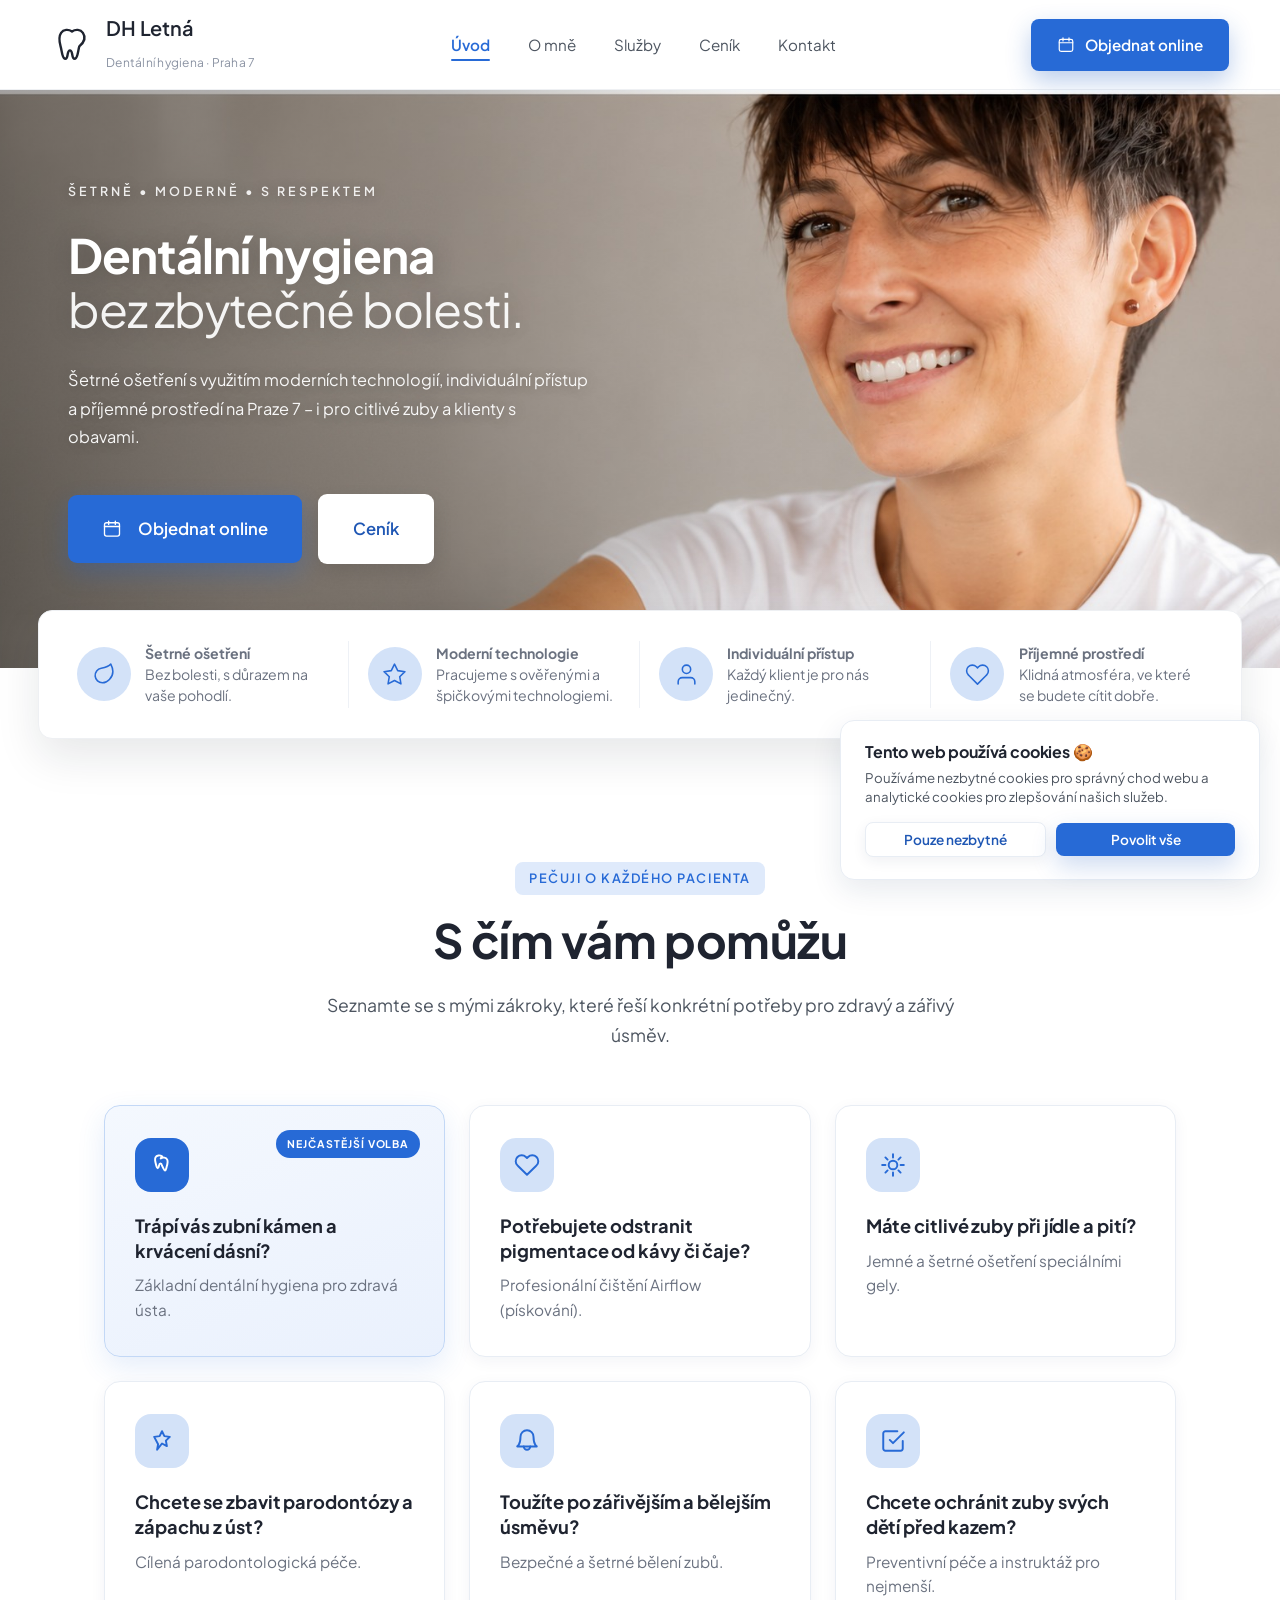
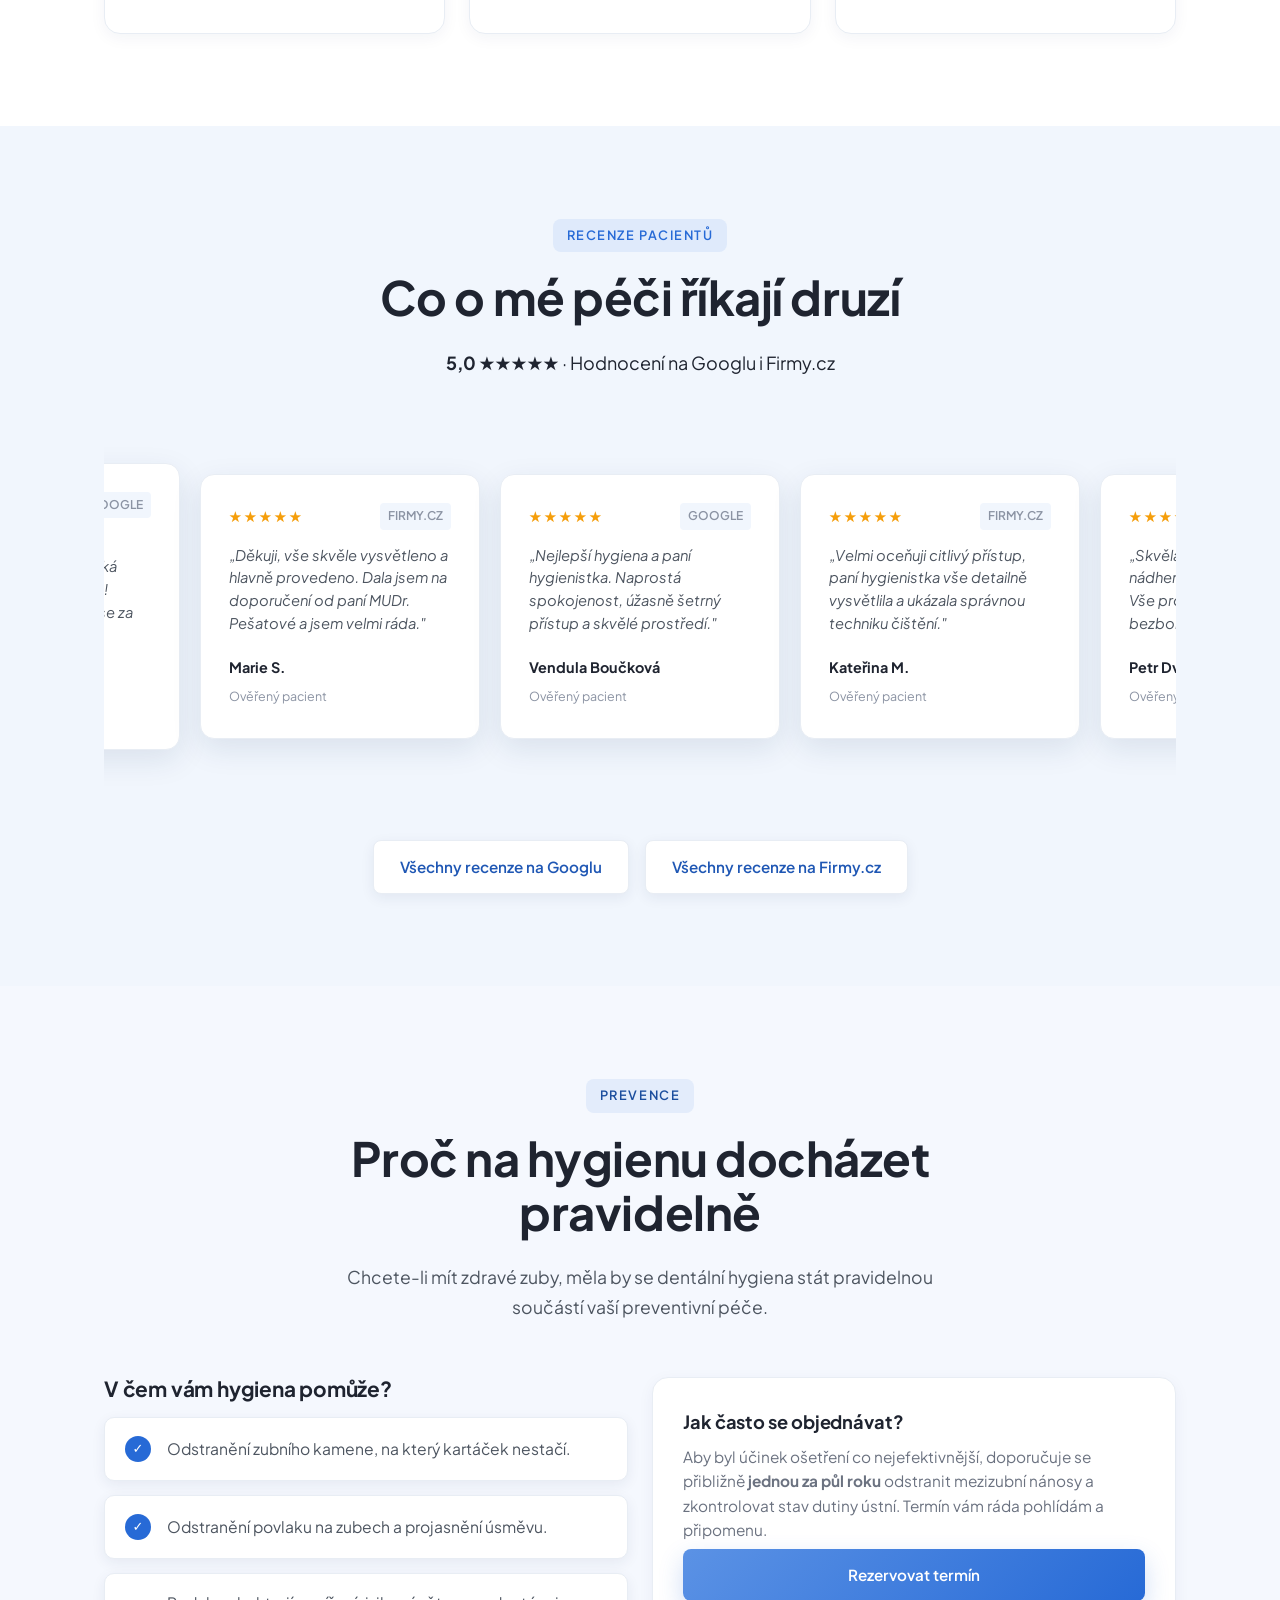
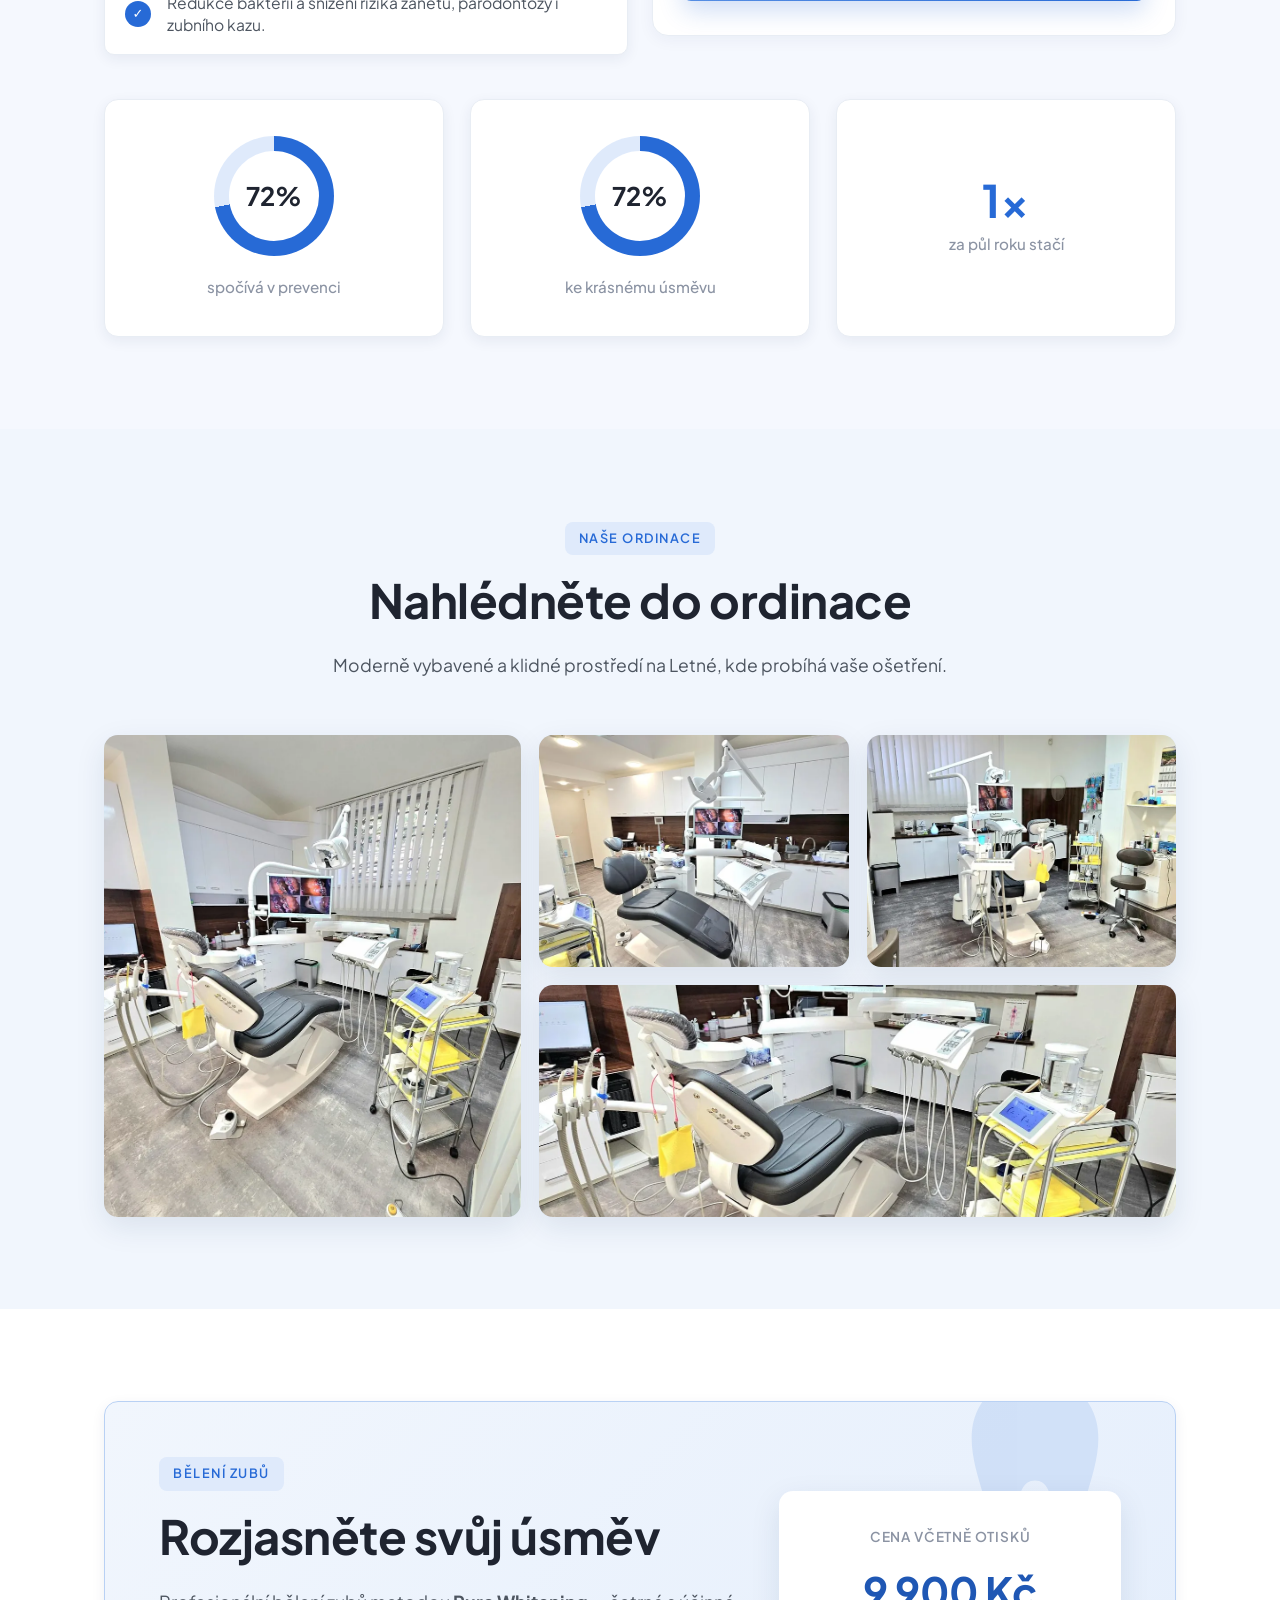
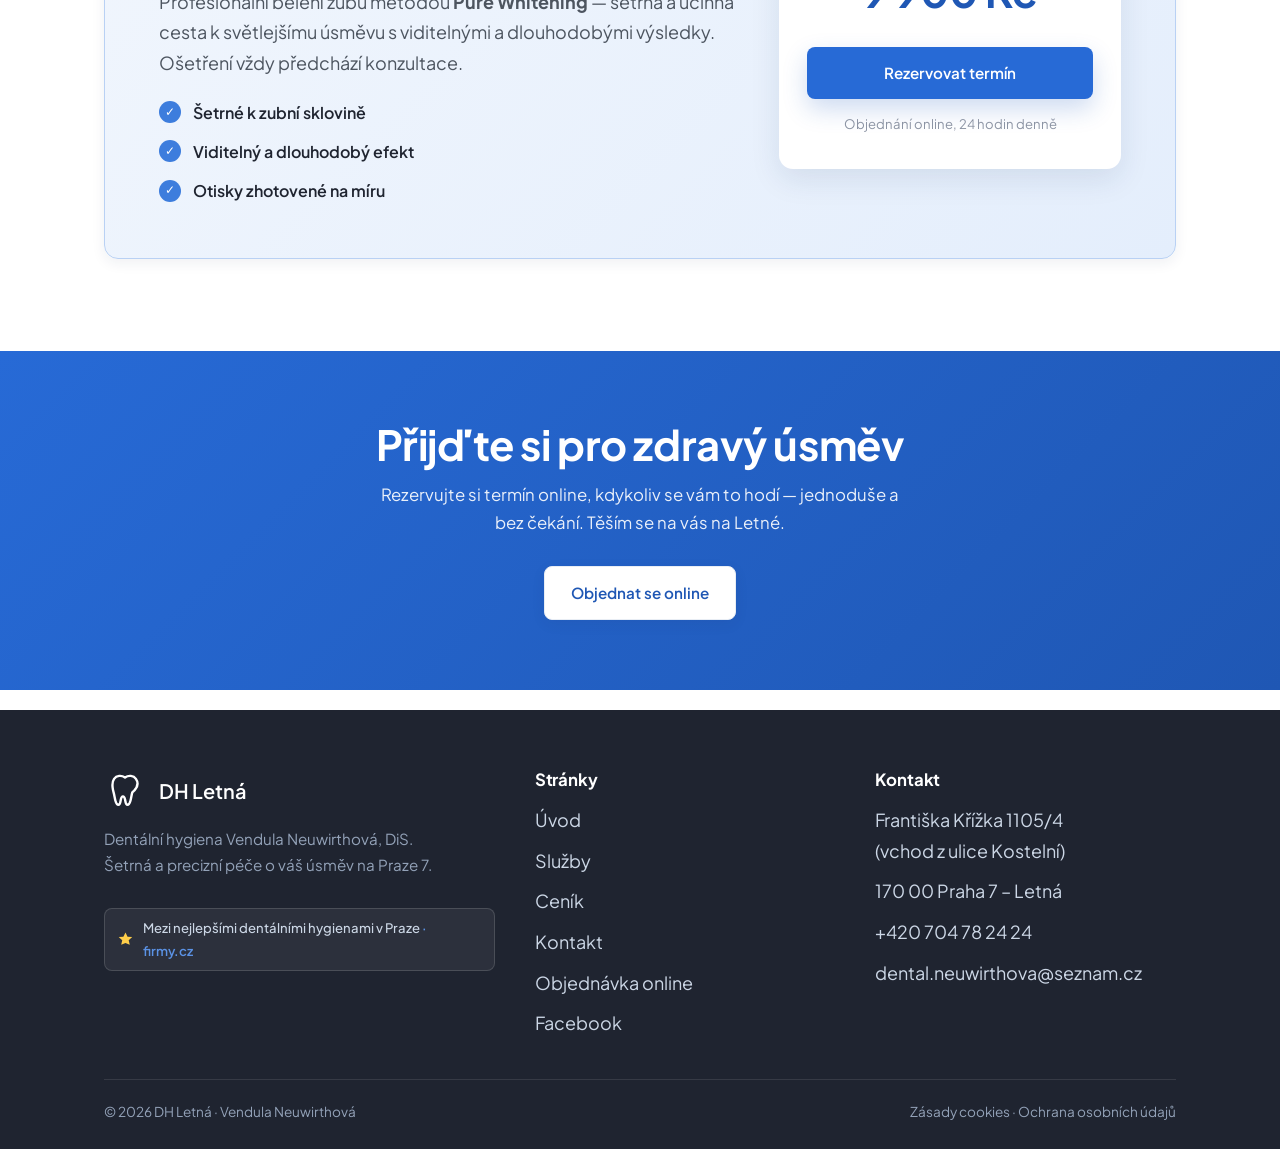
==== commit 2ab2ac15: "Add files via upload" ====
--- a/index.html
+++ b/index.html
@@ -28,8 +28,10 @@
 <meta name="twitter:image" content="https://dh-letna.cz/assets/img/ordinace-wide.jpg">
 <link rel="preconnect" href="https://fonts.googleapis.com">
 <link rel="preconnect" href="https://fonts.gstatic.com" crossorigin>
-<link href="https://fonts.googleapis.com/css2?family=Plus+Jakarta+Sans:wght@300;400;500;600;700;800&family=Nunito:wght@300;400;600;700&display=swap" rel="stylesheet">
-<link rel="preload" as="image" href="assets/img/hero-bg.jpg" fetchpriority="high">
+<link rel="preload" as="style" href="https://fonts.googleapis.com/css2?family=Plus+Jakarta+Sans:wght@300;400;500;600;700;800&family=Nunito:wght@300;400;600;700&display=swap" onload="this.onload=null;this.rel='stylesheet'">
+<noscript><link rel="stylesheet" href="https://fonts.googleapis.com/css2?family=Plus+Jakarta+Sans:wght@300;400;500;600;700;800&family=Nunito:wght@300;400;600;700&display=swap"></noscript>
+<link rel="preload" as="image" href="assets/img/hero-bg-mobile.jpg" media="(max-width: 860px)" fetchpriority="high">
+<link rel="preload" as="image" href="assets/img/hero-bg.jpg" media="(min-width: 861px)" fetchpriority="high">
 <link rel="stylesheet" href="assets/style.css">
 <link rel="icon" href="data:image/svg+xml,%3Csvg xmlns='http://www.w3.org/2000/svg' viewBox='0 0 32 32'%3E%3Ctext y='26' font-size='26'%3E%F0%9F%A6%B7%3C/text%3E%3C/svg%3E">
 <script type="application/ld+json">
@@ -142,6 +144,9 @@
   </div>
 </header>
 
+<main id="obsah">
+
+
 <!-- ============ HERO ============ -->
 <section class="hero">
   <div class="hero__bg" role="img" aria-label="Vendula Neuwirthová – dentální hygienistka, ordinace na Letné"></div>
@@ -173,7 +178,7 @@
           <svg viewBox="0 0 24 24" fill="none" stroke="currentColor" stroke-width="1.5" stroke-linecap="round" stroke-linejoin="round"><path d="M11 20A7 7 0 0 1 9.8 6.1C15.5 5 17 4.4 19 2c1 2 2 4.12 2 7 0 6-5.5 11-10 11z"/></svg>
         </div>
         <div class="hero-feature__text">
-          <h3>Šetrné ošetření</h3>
+          <p class="hero-feature__title">Šetrné ošetření</p>
           <p>Bez bolesti, s důrazem na vaše pohodlí.</p>
         </div>
       </div>
@@ -183,7 +188,7 @@
           <svg viewBox="0 0 24 24" fill="none" stroke="currentColor" stroke-width="1.5" stroke-linecap="round" stroke-linejoin="round"><polygon points="12 2 15.09 8.26 22 9.27 17 14.14 18.18 21.02 12 17.77 5.82 21.02 7 14.14 2 9.27 8.91 8.26 12 2"/></svg>
         </div>
         <div class="hero-feature__text">
-          <h3>Moderní technologie</h3>
+          <p class="hero-feature__title">Moderní technologie</p>
           <p>Pracujeme s ověřenými a špičkovými technologiemi.</p>
         </div>
       </div>
@@ -193,7 +198,7 @@
           <svg viewBox="0 0 24 24" fill="none" stroke="currentColor" stroke-width="1.5" stroke-linecap="round" stroke-linejoin="round"><path d="M20 21v-2a4 4 0 0 0-4-4H8a4 4 0 0 0-4 4v2"/><circle cx="12" cy="7" r="4"/></svg>
         </div>
         <div class="hero-feature__text">
-          <h3>Individuální přístup</h3>
+          <p class="hero-feature__title">Individuální přístup</p>
           <p>Každý klient je pro nás jedinečný.</p>
         </div>
       </div>
@@ -203,7 +208,7 @@
           <svg viewBox="0 0 24 24" fill="none" stroke="currentColor" stroke-width="1.5" stroke-linecap="round" stroke-linejoin="round"><path d="M20.84 4.61a5.5 5.5 0 0 0-7.78 0L12 5.67l-1.06-1.06a5.5 5.5 0 0 0-7.78 7.78l1.06 1.06L12 21.23l7.78-7.78 1.06-1.06a5.5 5.5 0 0 0 0-7.8z"/></svg>
         </div>
         <div class="hero-feature__text">
-          <h3>Příjemné prostředí</h3>
+          <p class="hero-feature__title">Příjemné prostředí</p>
           <p>Klidná atmosféra, ve které se budete cítit dobře.</p>
         </div>
       </div>
@@ -389,16 +394,28 @@
     </div>
     <div class="gallery-grid reveal">
       <div class="photo g-big" data-label="Záběr ordinace">
-        <img src="assets/img/ordinace-1.jpg" alt="Moderní ordinace dentální hygieny na Letné">
+        <picture>
+          <source srcset="assets/img/ordinace-1.webp" type="image/webp">
+          <img src="assets/img/ordinace-1.jpg" alt="Moderní ordinace dentální hygieny na Letné" width="940" height="1253" loading="lazy" decoding="async">
+        </picture>
       </div>
       <div class="photo" data-label="Záběr ordinace">
-        <img src="assets/img/ordinace-2.jpg" alt="Ošetřovna dentální hygieny Letná">
+        <picture>
+          <source srcset="assets/img/ordinace-2.webp" type="image/webp">
+          <img src="assets/img/ordinace-2.jpg" alt="Ošetřovna dentální hygieny Letná" width="700" height="933" loading="lazy" decoding="async">
+        </picture>
       </div>
       <div class="photo" data-label="Záběr ordinace">
-        <img src="assets/img/ordinace-3.jpg" alt="Vybavení a produkty v ordinaci">
+        <picture>
+          <source srcset="assets/img/ordinace-3.webp" type="image/webp">
+          <img src="assets/img/ordinace-3.jpg" alt="Vybavení a produkty v ordinaci" width="700" height="933" loading="lazy" decoding="async">
+        </picture>
       </div>
       <div class="photo g-wide" data-label="Panorama ordinace">
-        <img src="assets/img/ordinace-wide.jpg" alt="Celkový pohled do ordinace dentální hygieny">
+        <picture>
+          <source srcset="assets/img/ordinace-wide.webp" type="image/webp">
+          <img src="assets/img/ordinace-wide.jpg" alt="Celkový pohled do ordinace dentální hygieny" width="1340" height="893" loading="lazy" decoding="async">
+        </picture>
       </div>
     </div>
   </div>
@@ -441,6 +458,8 @@
 </section>
 
 <!-- ============ FOOTER ============ -->
+</main>
+
 <footer class="site-footer">
   <div class="wrap">
     <div class="footer__grid">
--- a/assets/style.css
+++ b/assets/style.css
@@ -268,15 +268,15 @@
   align-items: center;
   overflow: hidden;
   background-color: #a9a096;
-  min-height: clamp(560px, 44.5vw, 780px);
-  padding: 76px 0 84px;
+  min-height: clamp(560px, 43vw, 1080px);
+  padding: 84px 0 104px;
 }
 
 /* fotka přes celou šířku hero sekce */
 .hero__bg {
   position: absolute;
   inset: 0;
-  background: url("img/hero-bg.jpg") no-repeat 62% center / cover;
+  background: url("img/hero-bg.jpg") no-repeat center center / cover;
   z-index: 0;
 }
 /* jemné ztmavení vlevo kvůli čitelnosti bílého textu */
@@ -386,23 +386,23 @@
 .hero-features {
   position: relative;
   z-index: 3;
-  margin-top: -45px;
+  margin-top: clamp(-72px, -4vw, -58px);
   padding-bottom: 30px;
 }
 
 .hero-features .wrap {
-  max-width: none !important;
+  max-width: 1860px !important;
   margin: 0 auto;
-  padding: 0 clamp(16px, 8.6vw, 170px) !important;
+  padding: 0 clamp(16px, 3vw, 56px) !important;
 }
 
 .hero-features__grid {
   background: #ffffff;
   border-radius: var(--radius-lg);
-  padding: 26px 34px;
+  padding: clamp(28px, 2.3vw, 50px) clamp(18px, 1.4vw, 32px);
   display: grid;
   grid-template-columns: repeat(4, 1fr);
-  gap: 20px;
+  gap: 0;
   box-shadow: 0 18px 44px rgba(20, 26, 40, 0.10);
   border: 1px solid #eef0f3;
   align-items: center;
@@ -411,8 +411,8 @@
 .hero-feature {
   display: flex;
   align-items: center;
-  gap: 16px;
-  padding-right: 12px;
+  gap: clamp(14px, 1.1vw, 22px);
+  padding: 2px clamp(18px, 1.5vw, 34px);
   height: 100%;
 }
 
@@ -421,8 +421,8 @@
 }
 
 .hero-feature__icon {
-  width: 46px;
-  height: 46px;
+  width: clamp(54px, 3.6vw, 74px);
+  height: clamp(54px, 3.6vw, 74px);
   border-radius: 50%;
   background-color: var(--blue-50);
   display: flex;
@@ -436,24 +436,25 @@
 }
 
 .hero-feature__icon svg {
-  width: 22px;
-  height: 22px;
+  width: clamp(25px, 1.7vw, 35px);
+  height: clamp(25px, 1.7vw, 35px);
   display: block;
 }
 
-.hero-feature__text h3 {
-  font-size: 0.95rem;
-  font-weight: 600;
+.hero-feature__text h3,
+.hero-feature__title {
+  font-size: clamp(1rem, 0.9vw, 1.26rem);
+  font-weight: 700;
   color: #1f2430;
-  margin: 0 0 2px 0;
+  margin: 0 0 5px 0;
   line-height: 1.25;
 }
 
 .hero-feature__text p {
-  font-size: 0.83rem;
+  font-size: clamp(0.88rem, 0.75vw, 1.06rem);
   color: #6b7280;
   margin: 0;
-  line-height: 1.35;
+  line-height: 1.5;
 }
 
 /* ---------- Checklist ---------- */
@@ -623,24 +624,76 @@
 .gallery-grid .g-wide { grid-column: span 2; }
 
 /* ---------- Cards / grids ---------- */
-.grid { display: grid; gap: 26px; }
+.grid { display: grid; gap: 24px; }
 .grid--3 { grid-template-columns: repeat(3, 1fr); }
 .grid--2 { grid-template-columns: repeat(2, 1fr); }
 
 .card {
+  position: relative;
+  display: flex;
+  flex-direction: column;
   background: #fff;
-  border-radius: var(--radius-lg);
-  padding: 30px;
-  box-shadow: var(--shadow-sm);
+  border-radius: 16px;
+  padding: 32px 30px 34px;
+  box-shadow: 0 4px 16px rgba(23,46,90,.05);
   border: 1px solid var(--line);
-  transition: transform .3s ease, box-shadow .3s ease;
-}
-.card:hover { transform: translateY(-4px); box-shadow: var(--shadow-md); }
+  transition: transform .3s ease, box-shadow .3s ease, border-color .3s ease;
+}
+.card:hover {
+  transform: translateY(-4px);
+  box-shadow: 0 16px 36px rgba(23,46,90,.12);
+  border-color: #c3d8f6;
+}
 .card__icon {
-  width: 50px; height: 50px; border-radius: 50%; display: grid; place-items: center;
-  margin-bottom: 18px; background: var(--sun); color: var(--ink);
-}
+  width: 54px; height: 54px; border-radius: 16px;
+  display: grid; place-items: center;
+  margin-bottom: 22px;
+  background: var(--blue-50);
+  color: var(--blue-500);
+  transition: background .3s ease, color .3s ease;
+}
+.card:hover .card__icon { background: var(--blue-500); color: #fff; }
 .card__icon svg { width: 26px; height: 26px; }
+
+/* štítek „Nejčastější volba“ */
+.card__tag {
+  position: absolute;
+  top: 24px;
+  right: 24px;
+  background: var(--blue-500);
+  color: #fff;
+  font-size: .66rem;
+  font-weight: 700;
+  letter-spacing: .09em;
+  text-transform: uppercase;
+  padding: 5px 11px;
+  border-radius: 999px;
+  white-space: nowrap;
+}
+
+/* zvýrazněná karta */
+.card--featured {
+  background: linear-gradient(160deg, #f4f8fe 0%, #eaf1fd 100%);
+  border-color: #c3d8f6;
+  box-shadow: 0 10px 28px rgba(39,106,214,.12);
+}
+.card--featured .card__icon { background: var(--blue-500); color: #fff; }
+.card--featured:hover { box-shadow: 0 18px 40px rgba(39,106,214,.20); }
+
+/* text uvnitř karet */
+.card h3 {
+  font-size: 1.14rem;
+  line-height: 1.35;
+  font-weight: 700;
+  margin: 0 0 10px;
+  letter-spacing: -.005em;
+}
+.card > p {
+  font-size: .96rem;
+  line-height: 1.6;
+  color: #6b7280;
+  margin: 0;
+}
 
 .section-head { max-width: 640px; margin: 0 auto 54px; text-align: center; }
 .section-head p { font-size: 1.1rem; }
@@ -663,6 +716,46 @@
   background: linear-gradient(135deg, var(--mint-100), var(--coral-100));
   aspect-ratio: 4/5; box-shadow: var(--shadow-md); display: grid; place-items: center;
 }
+/* ---------- Medailonek (stránka O mně) ---------- */
+.medailon {
+  position: relative;
+  margin: 0;
+  background: linear-gradient(160deg, #f2f7fe 0%, #e3edfc 100%);
+  border: 1px solid #cddef7;
+  border-radius: 22px;
+  padding: 24px 24px 20px;
+  box-shadow: 0 14px 36px rgba(23,46,90,.08);
+}
+.medailon__img {
+  border-radius: 16px;
+  overflow: hidden;
+  aspect-ratio: 4/5;
+  box-shadow: 0 16px 38px rgba(23,46,90,.16);
+  background: #dfe6ee;
+}
+.medailon__img img { width: 100%; height: 100%; object-fit: cover; display: block; }
+.medailon__meta {
+  display: flex;
+  align-items: flex-end;
+  justify-content: space-between;
+  gap: 14px;
+  margin-top: 18px;
+}
+.medailon__name b { display: block; font-size: 1.05rem; font-weight: 700; line-height: 1.25; color: var(--ink); }
+.medailon__name span { font-size: .84rem; color: #6b7280; }
+.medailon__rating { text-align: right; line-height: 1.2; }
+.medailon__rating b { display: block; font-size: 1.55rem; font-weight: 700; color: var(--blue-500); }
+.medailon__rating span { font-size: .78rem; color: #6b7280; white-space: nowrap; }
+.medailon__rating i { font-style: normal; color: #f5a623; letter-spacing: .04em; }
+
+@media (max-width: 940px) {
+  .medailon { max-width: 460px; margin: 0 auto; }
+}
+@media (max-width: 420px) {
+  .medailon__meta { flex-direction: column; align-items: flex-start; gap: 8px; }
+  .medailon__rating { text-align: left; }
+}
+
 .about__badges { display: flex; flex-wrap: wrap; gap: 10px; margin-top: 22px; }
 .badge {
   background: var(--mint-50); color: var(--mint-700); border: 1px solid var(--mint-200);
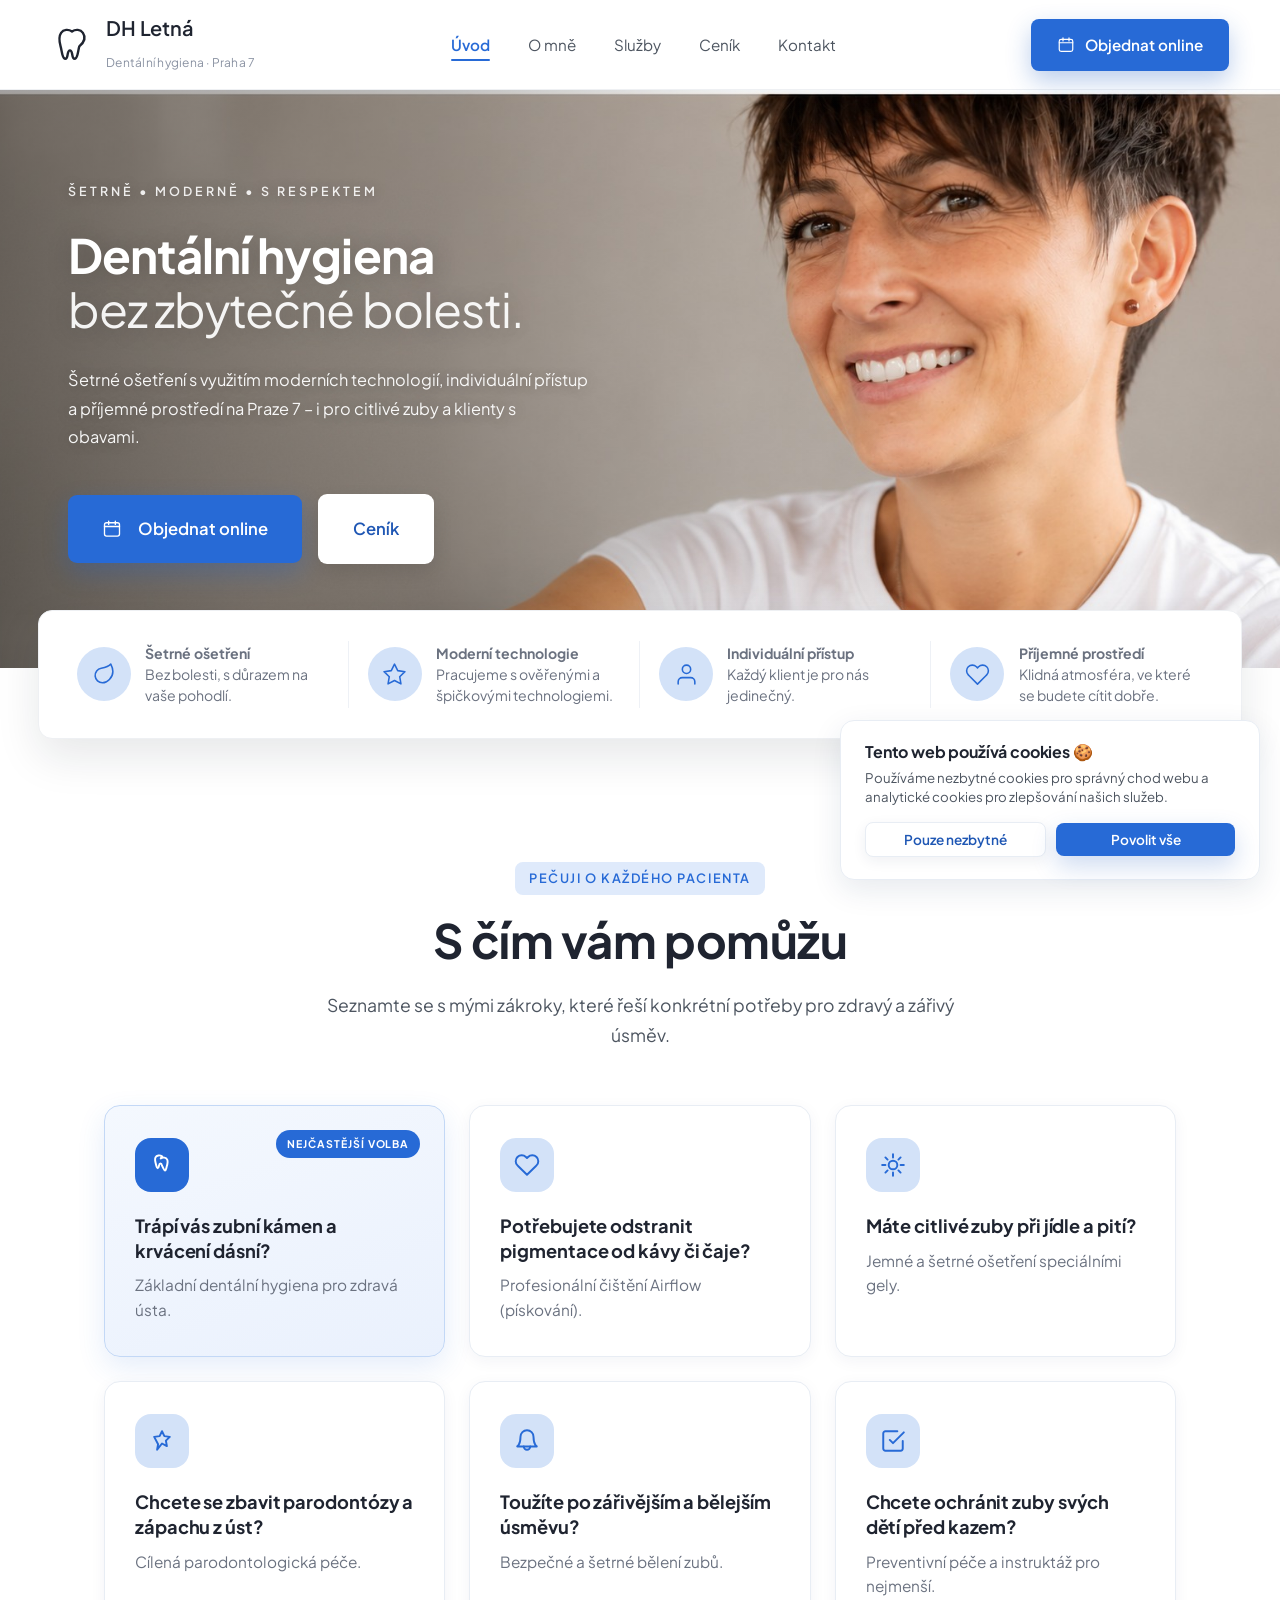
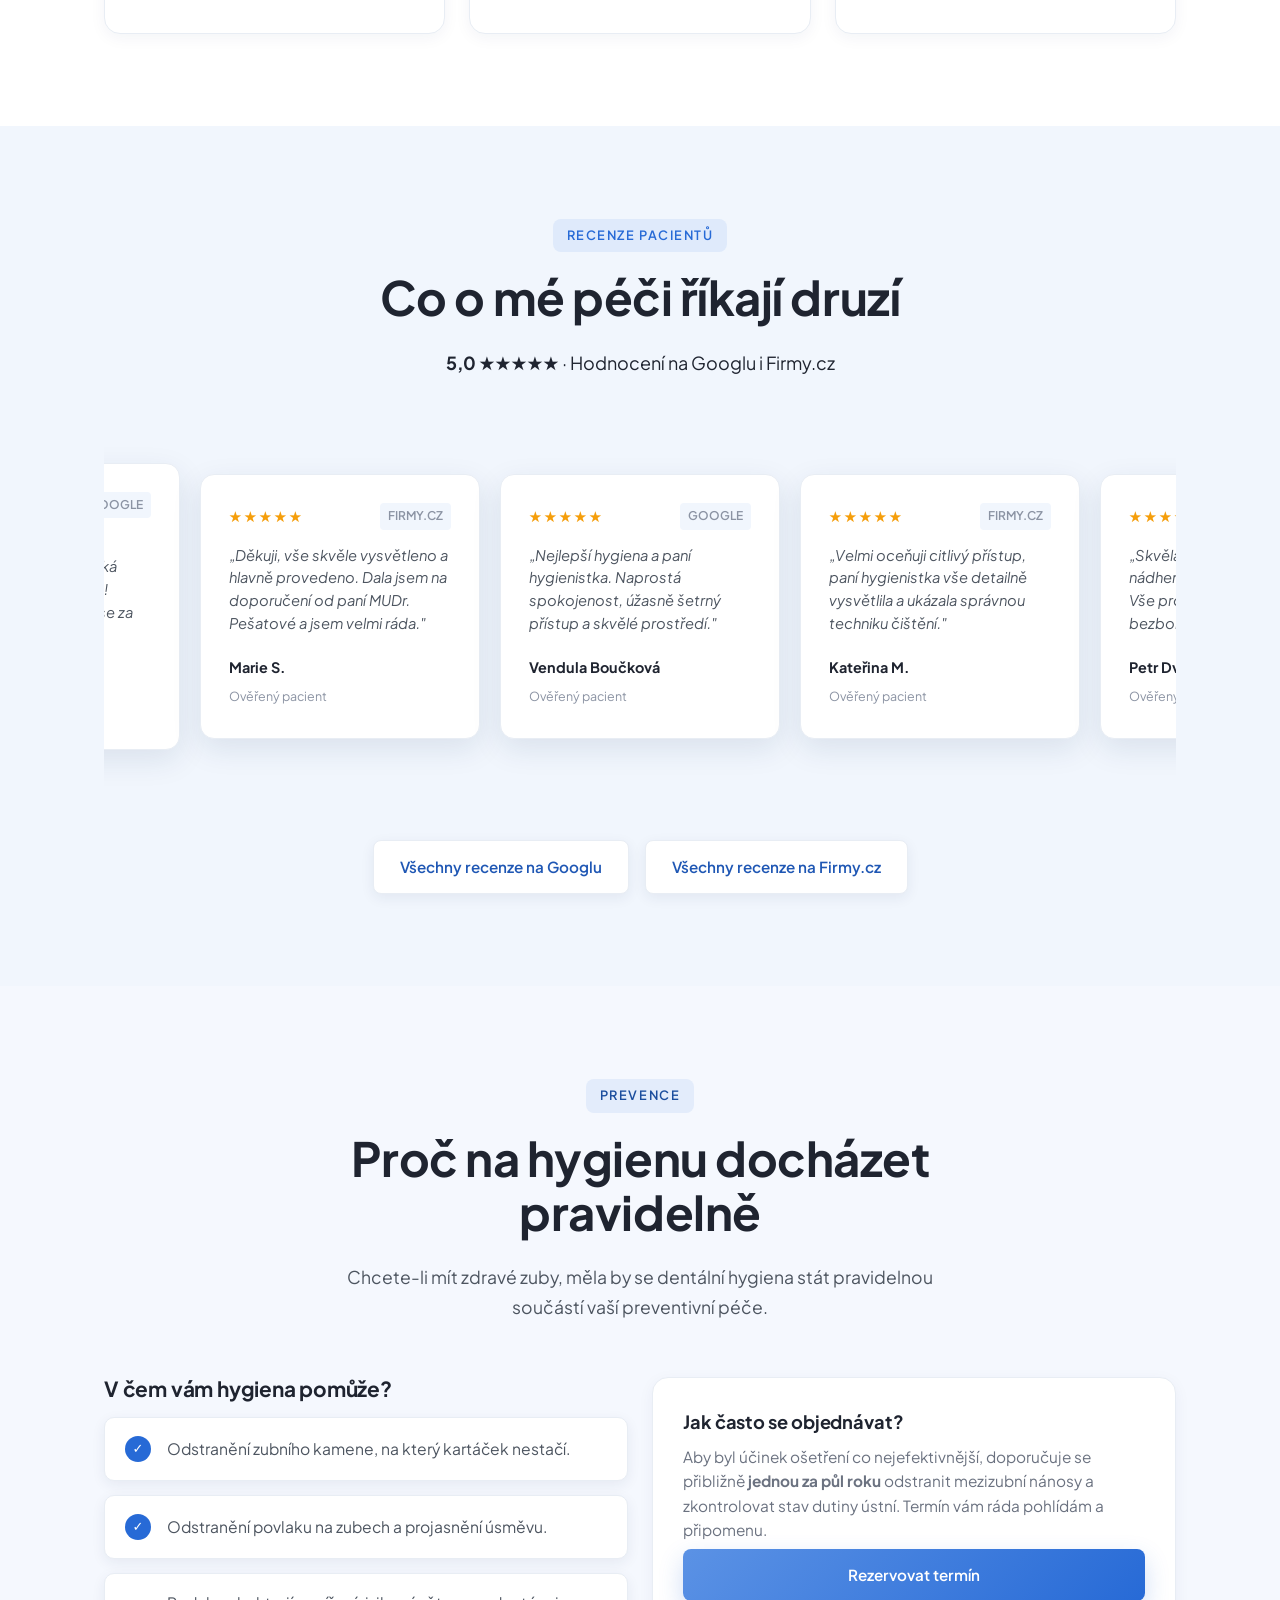
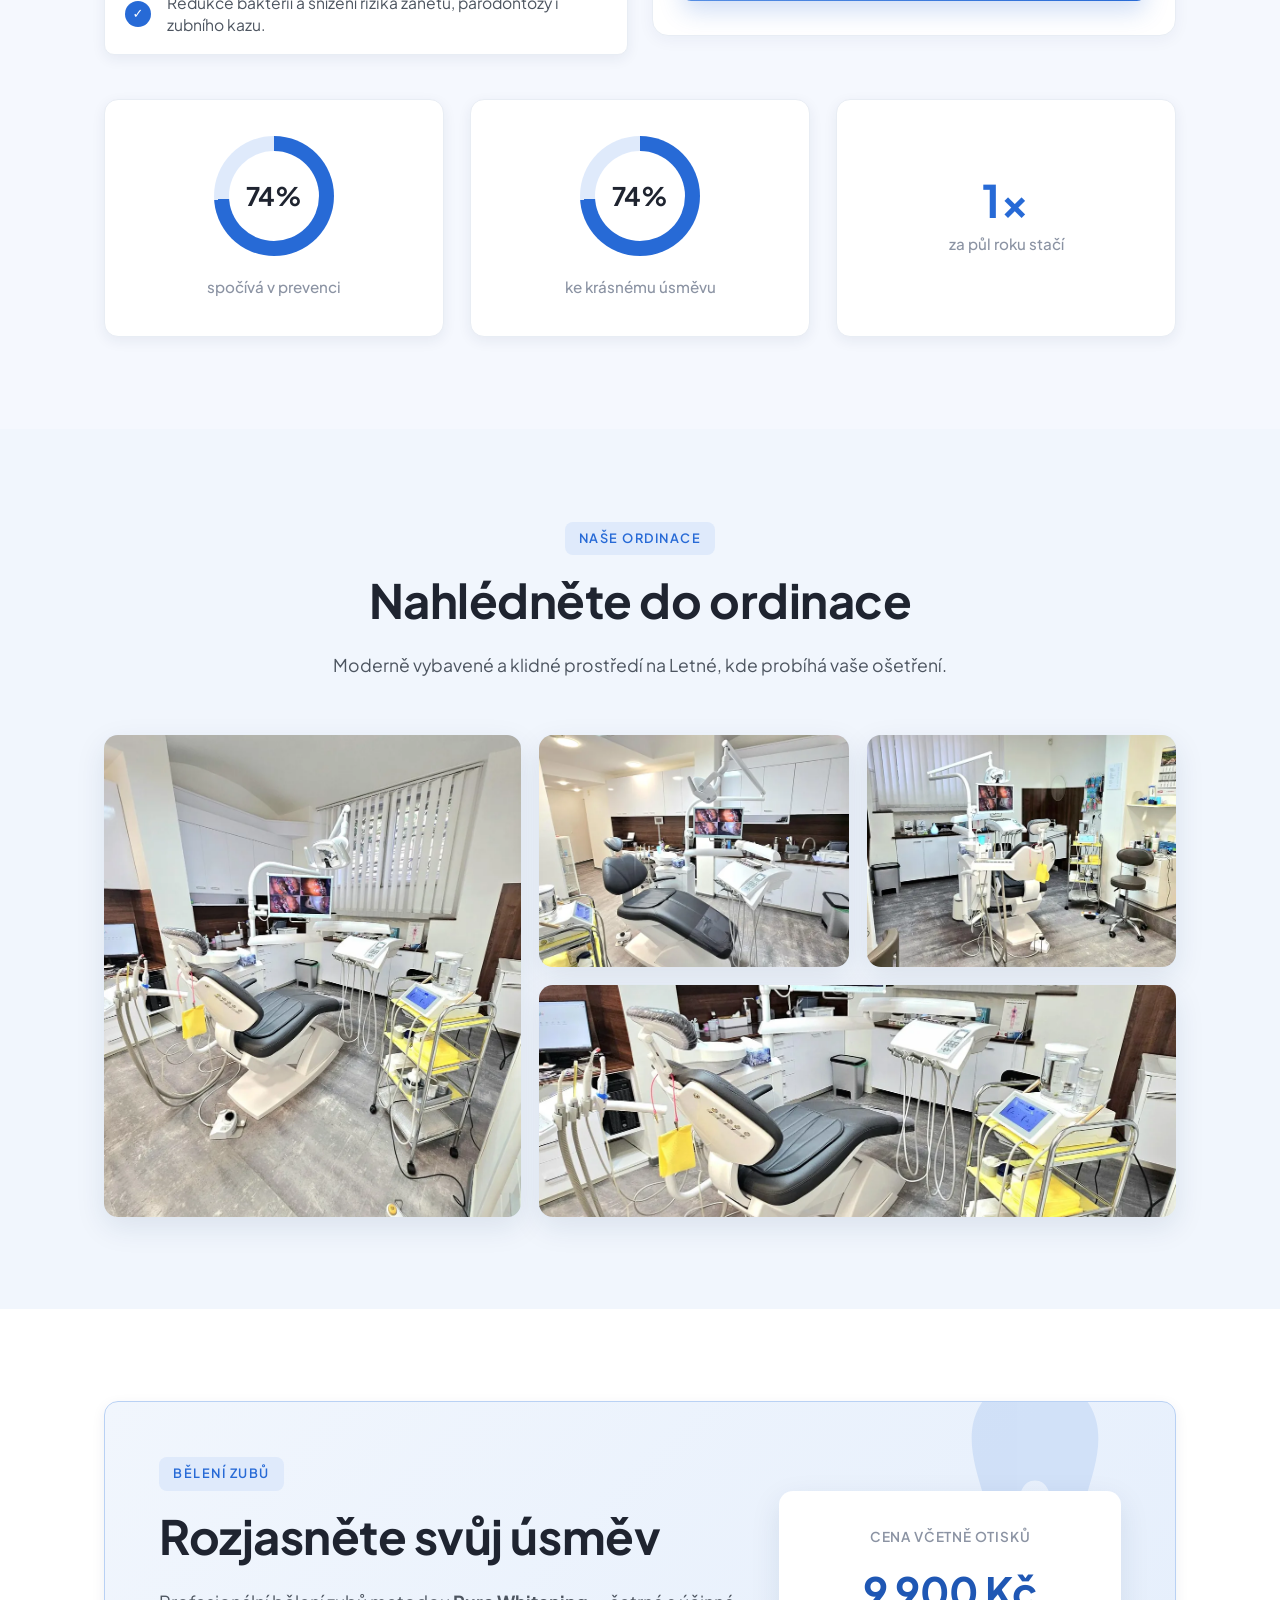
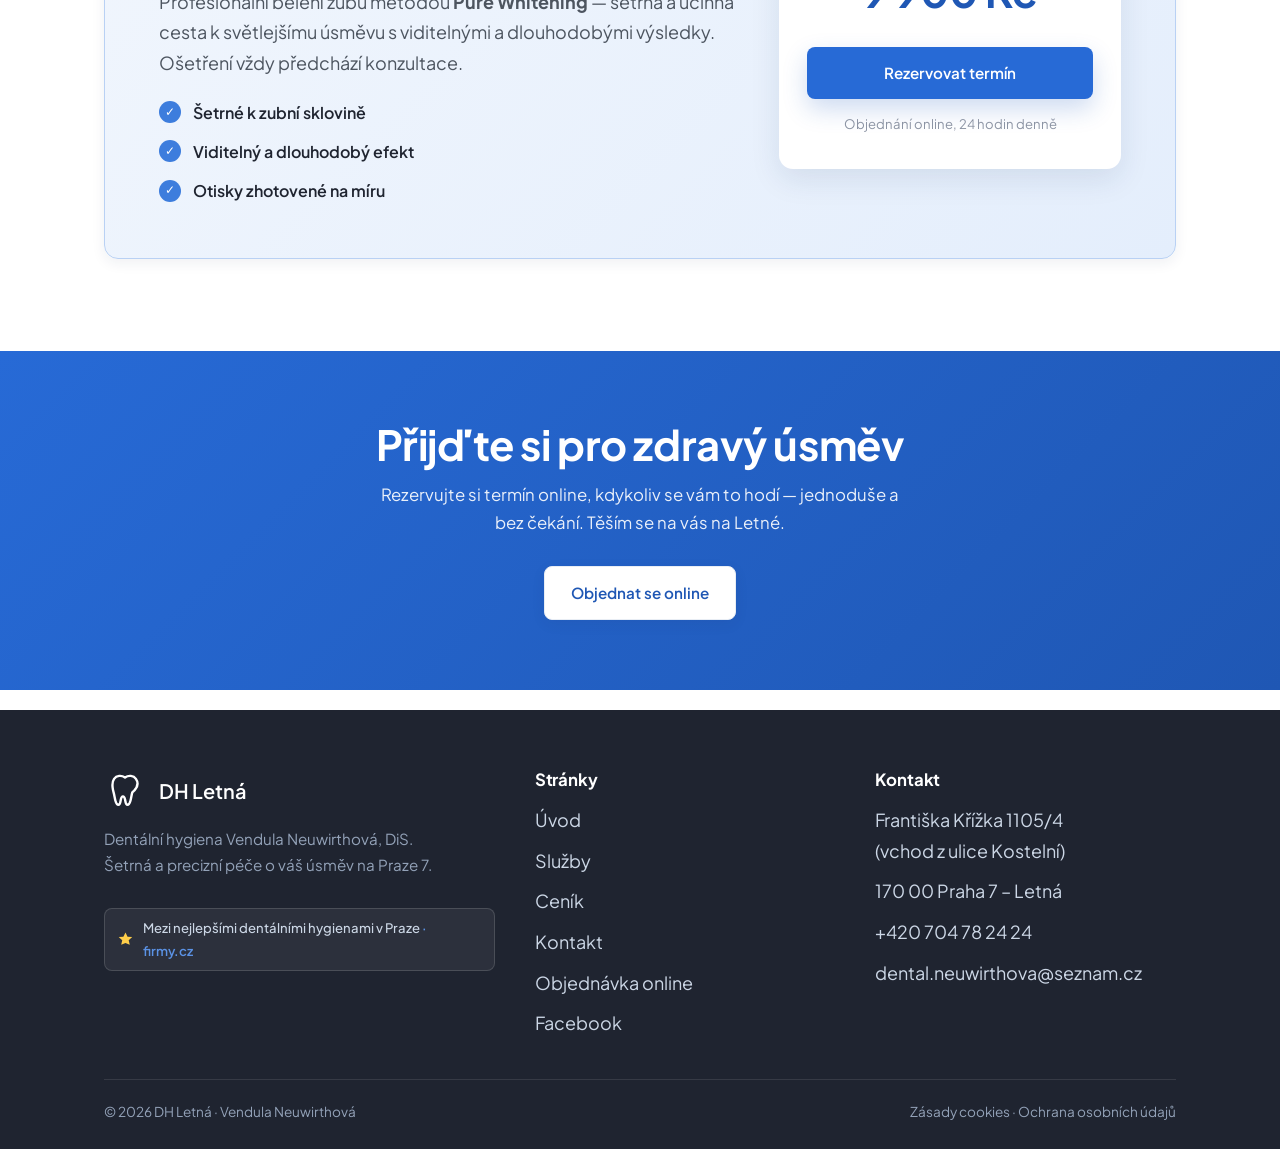
==== commit a9df36a7: "Add files via upload" ====
--- a/index.html
+++ b/index.html
@@ -4,7 +4,7 @@
 <meta charset="UTF-8">
 <meta name="viewport" content="width=device-width, initial-scale=1.0">
 <title>Dentální hygiena Praha 7 – Letná | Vendula Neuwirthová</title>
-<meta name="description" content="Dentální hygiena na Letné, Praha 7. Šetrné a precizní ošetření pro dospělé i děti – Air Flow, bělení Pure Whitening, péče o parodont. Objednejte se online k Vendule Neuwirthové.">
+<meta name="description" content="Dentální hygiena na Letné, Praha 7. Šetrné ošetření pro dospělé i děti – Air Flow, bělení Pure Whitening, péče o parodont. Objednejte se online.">
 <link rel="canonical" href="https://dh-letna.cz/">
 <meta name="robots" content="index, follow, max-image-preview:large">
 <meta name="author" content="Vendula Neuwirthová">
@@ -120,7 +120,7 @@
 <header class="site-header">
   <div class="wrap">
     <nav class="nav" aria-label="Hlavní navigace">
-      <a class="brand" href="index.html" aria-label="DH Letná – úvod">
+      <a class="brand" href="/" aria-label="DH Letná – úvod">
         <span class="brand__logo" aria-hidden="true">
           <svg viewBox="0 0 24 24" fill="none"><path d="M12 3.5c-2.2-1.6-5.4-1.4-6.9.8C3.4 6.8 4 10 4.8 12.9c.5 1.8.7 3.6 1.2 5.4.3 1.1.7 2.4 1.8 2.4 1.2 0 1.3-1.8 1.5-3 .2-1.1.5-2.3 1.4-2.3.9 0 1.2 1.2 1.4 2.3.2 1.2.3 3 1.5 3 1.1 0 1.5-1.3 1.8-2.4.5-1.8.7-3.6 1.2-5.4C20 10 20.6 6.8 18.9 4.3 17.4 2.1 14.2 1.9 12 3.5Z" fill="none" stroke="currentColor" stroke-width="1.5" stroke-linejoin="round" stroke-linecap="round"/></svg>
         </span>
@@ -130,7 +130,7 @@
         </span>
       </a>
       <ul class="nav__links">
-        <li><a href="index.html" class="is-active">Úvod</a></li>
+        <li><a href="/" class="is-active">Úvod</a></li>
         <li><a href="o-mne/">O mně</a></li>
         <li><a href="#sluzby">Služby</a></li>
         <li><a href="cenik/">Ceník</a></li>
@@ -476,7 +476,7 @@
       <div>
         <h4>Stránky</h4>
         <ul class="footer__links">
-          <li><a href="index.html">Úvod</a></li>
+          <li><a href="/">Úvod</a></li>
           <li><a href="#sluzby">Služby</a></li>
           <li><a href="cenik/">Ceník</a></li>
           <li><a href="kontakt/">Kontakt</a></li>
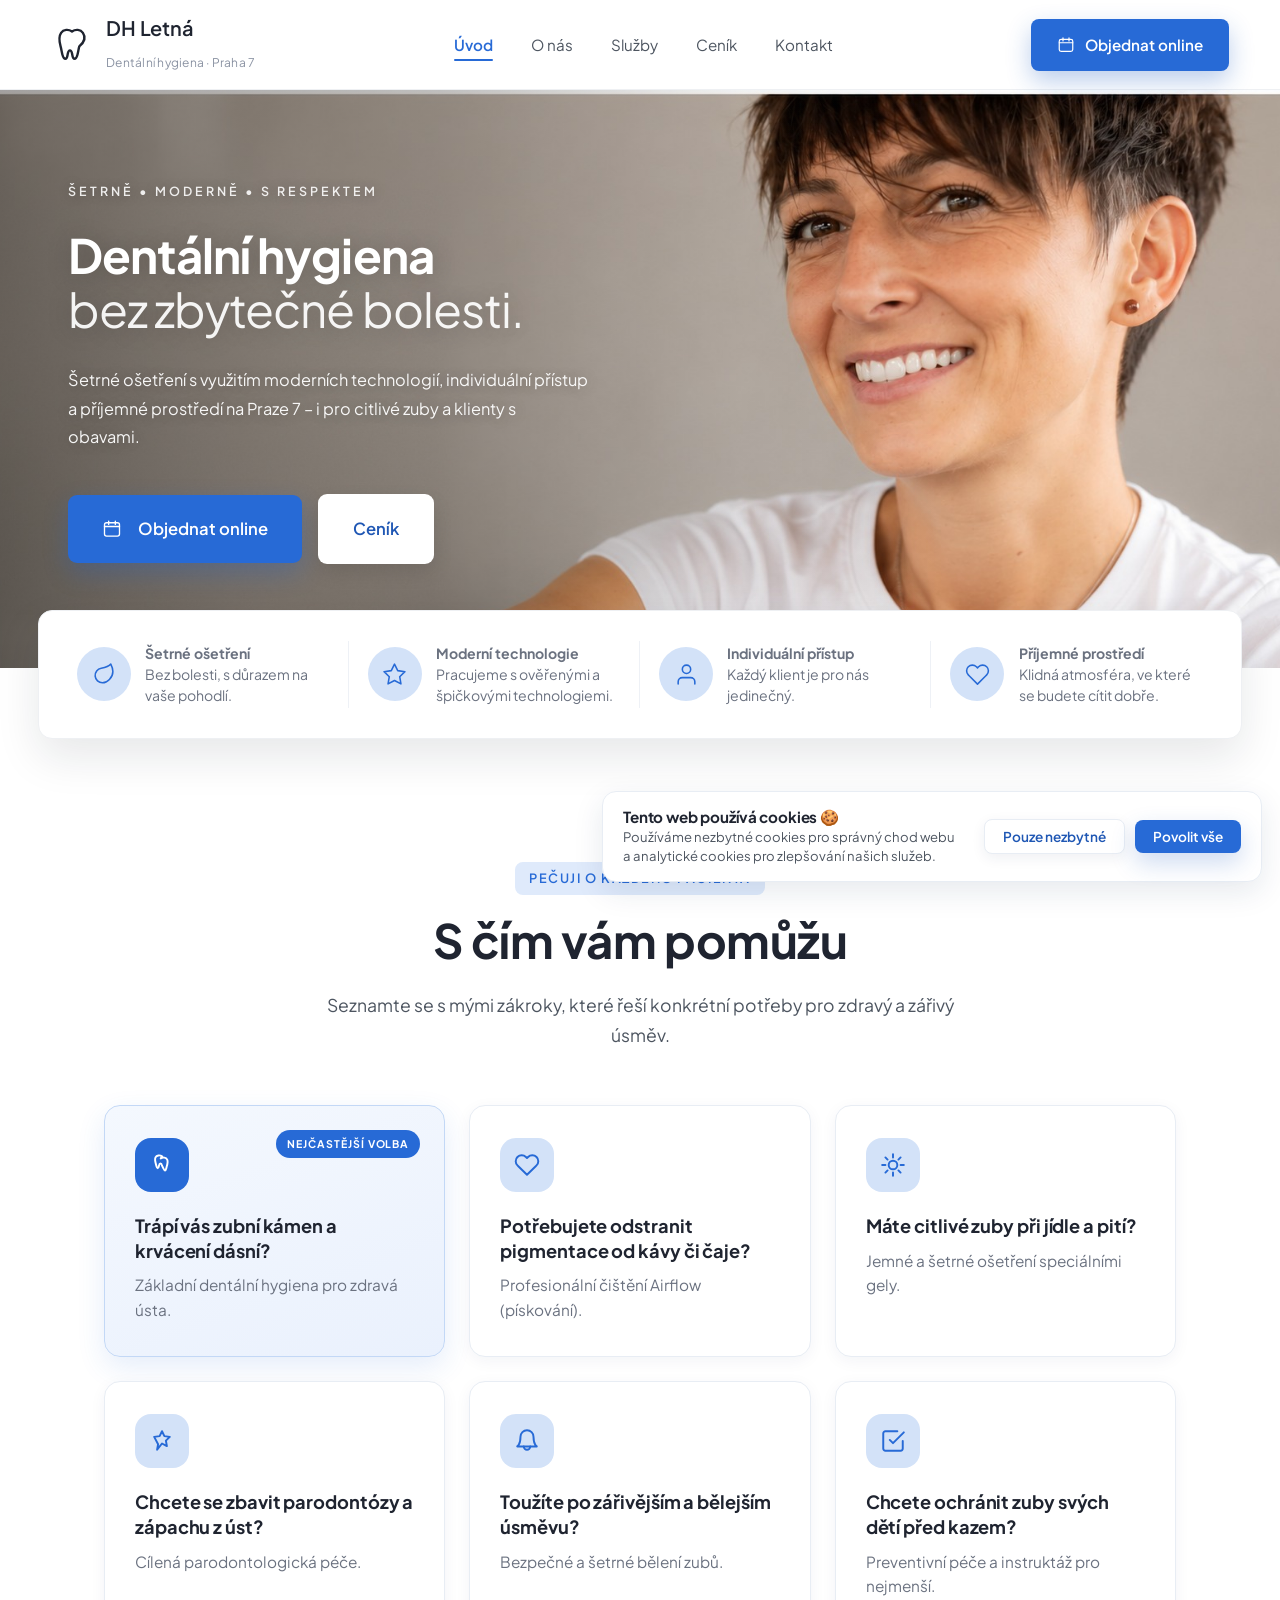
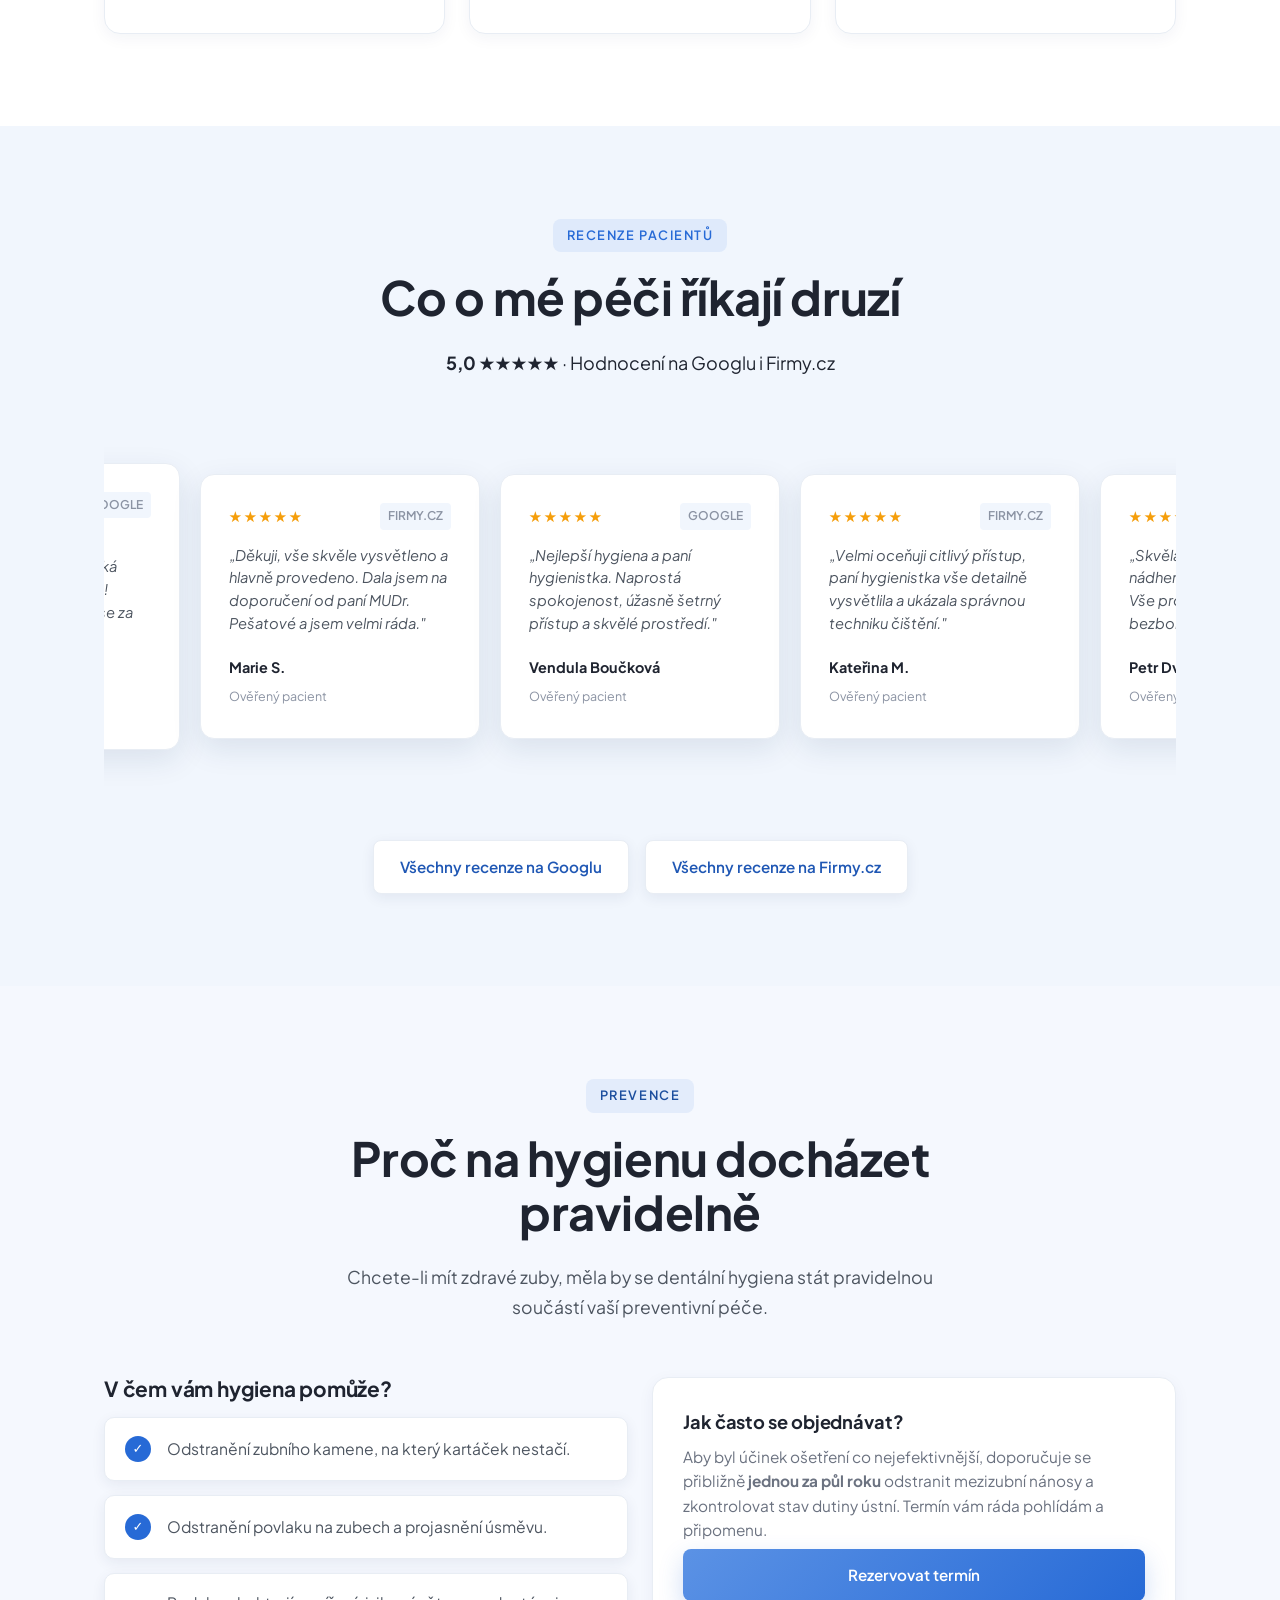
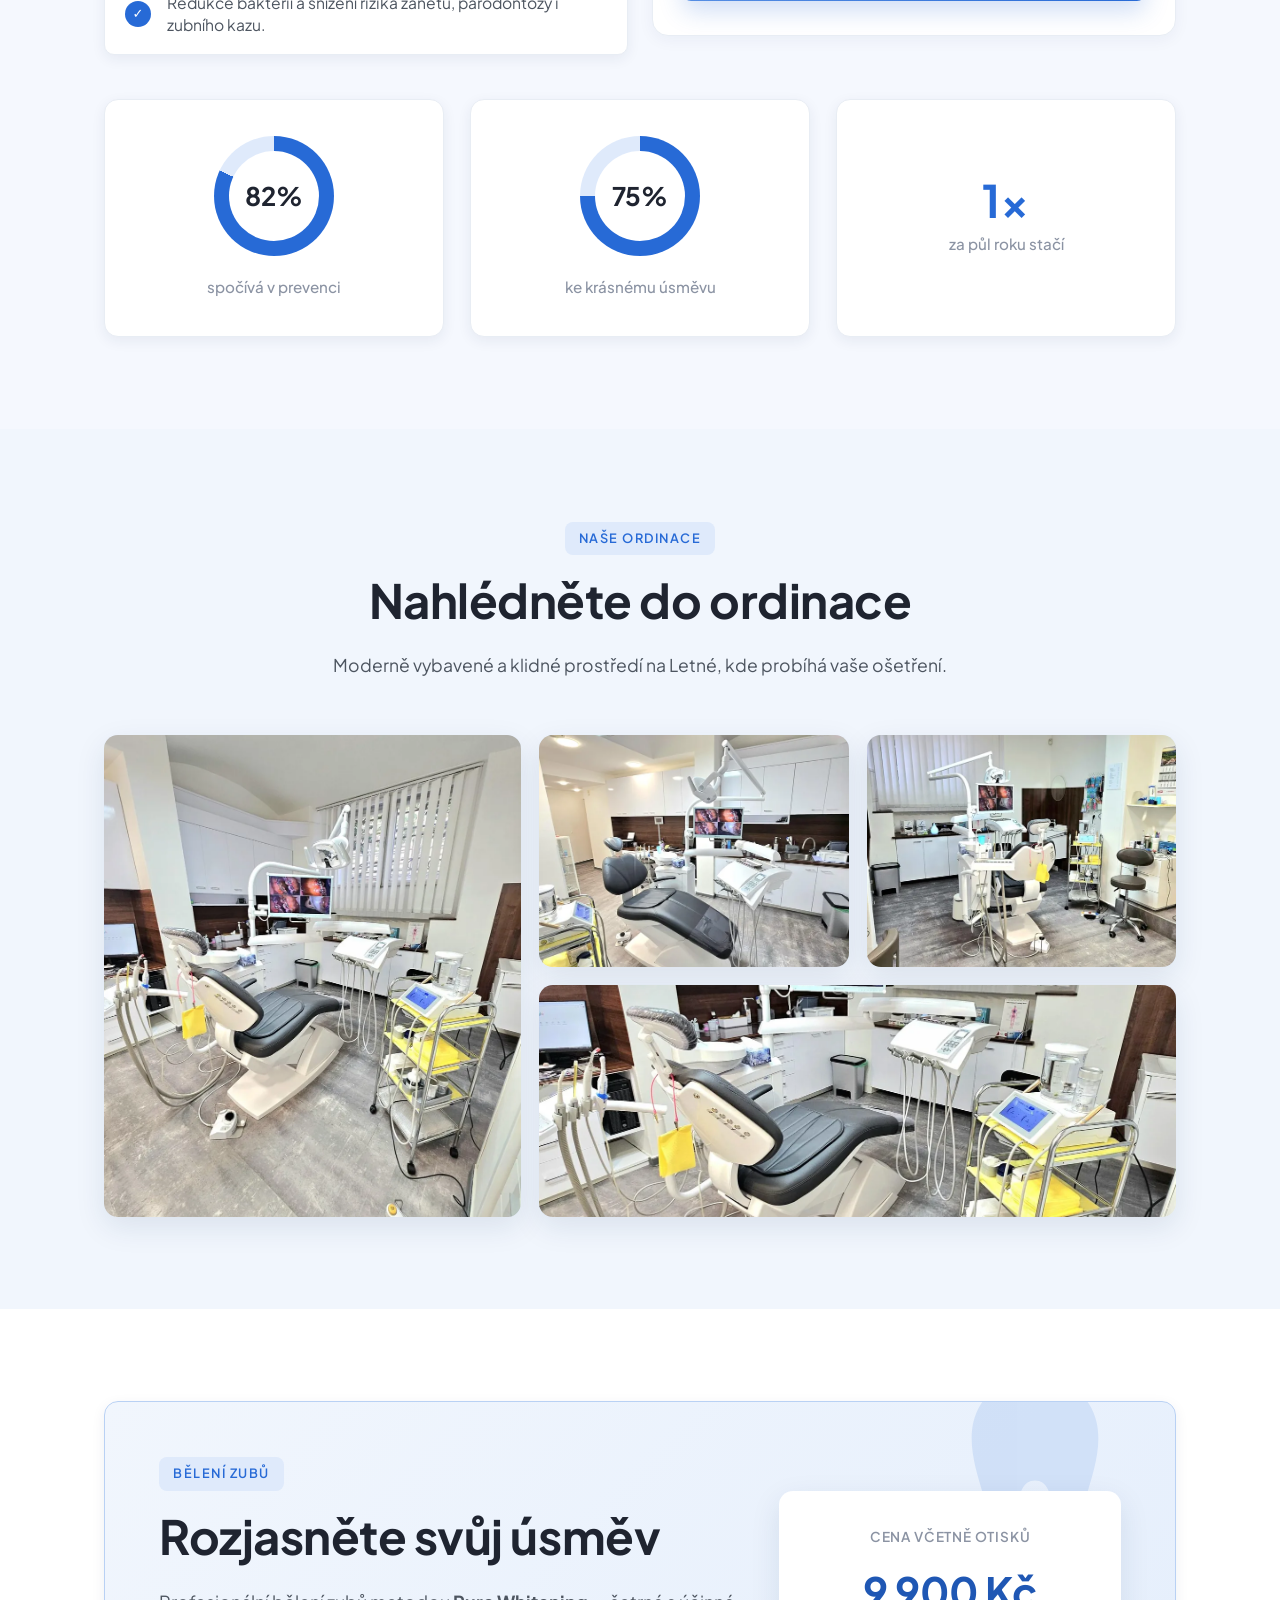
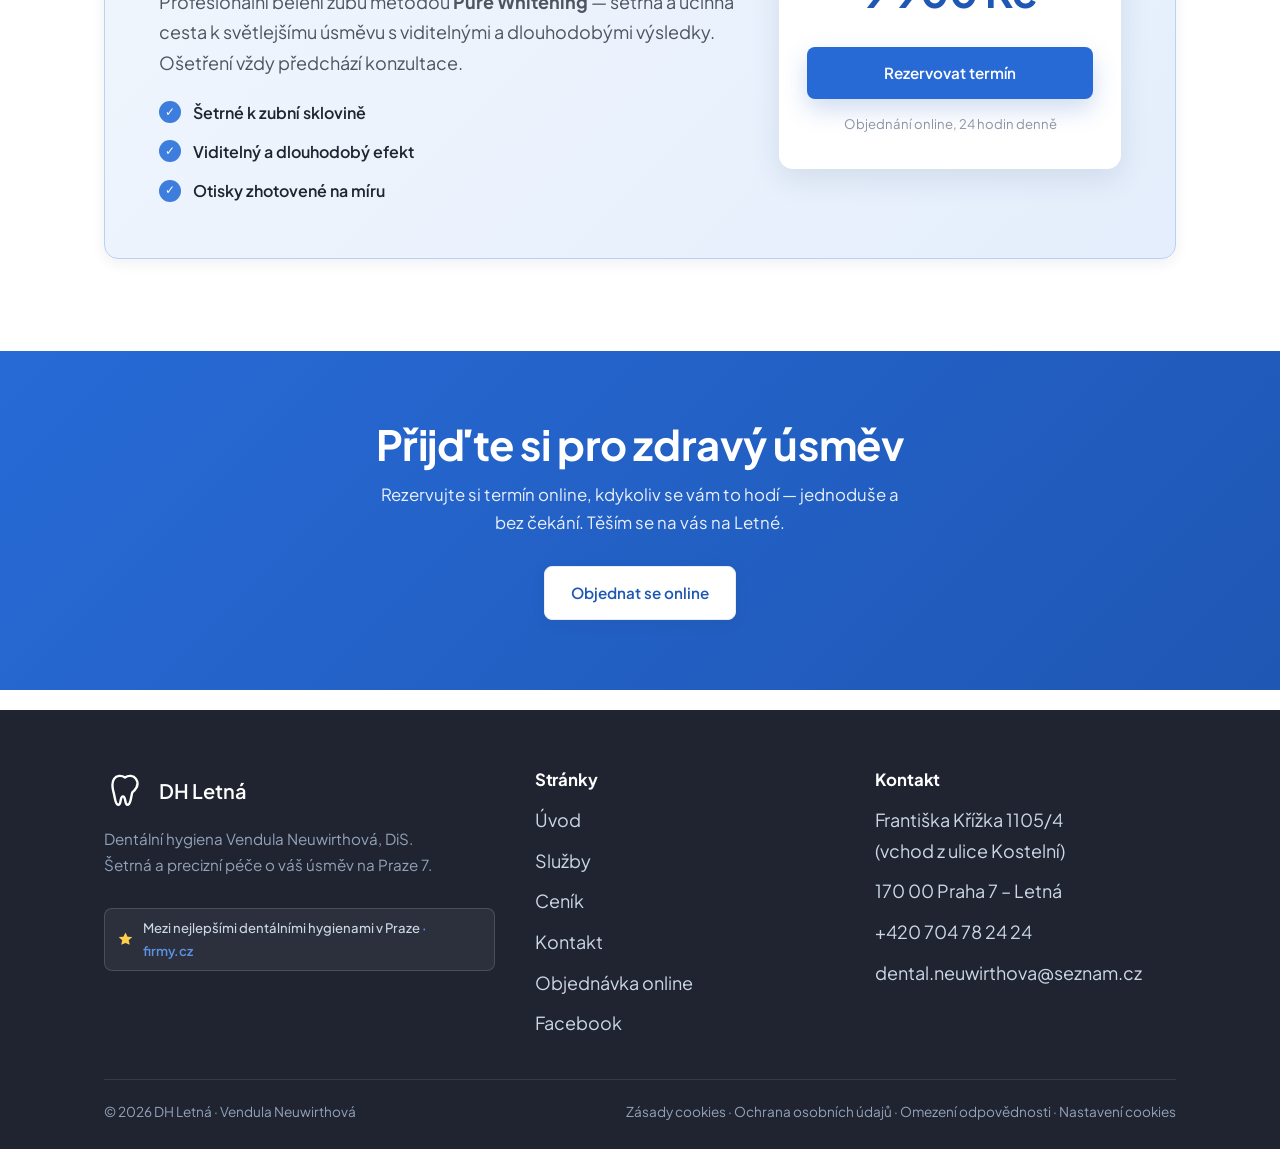
==== commit 1a4db2fd: "Add files via upload" ====
--- a/index.html
+++ b/index.html
@@ -19,13 +19,13 @@
 <meta property="og:title" content="Dentální hygiena Praha 7 – Letná | Vendula Neuwirthová">
 <meta property="og:description" content="Šetrná a precizní dentální hygiena na Letné pro dospělé i děti. Objednejte se online.">
 <meta property="og:url" content="https://dh-letna.cz/">
-<meta property="og:image" content="https://dh-letna.cz/assets/img/ordinace-wide.jpg">
+<meta property="og:image" content="https://dh-letna.cz/assets/img/og-share.jpg">
 <meta property="og:image:width" content="1800">
 <meta property="og:image:height" content="1200">
 <meta name="twitter:card" content="summary_large_image">
 <meta name="twitter:title" content="Dentální hygiena Praha 7 – Letná | Vendula Neuwirthová">
 <meta name="twitter:description" content="Šetrná a precizní dentální hygiena na Letné pro dospělé i děti. Objednejte se online.">
-<meta name="twitter:image" content="https://dh-letna.cz/assets/img/ordinace-wide.jpg">
+<meta name="twitter:image" content="https://dh-letna.cz/assets/img/og-share.jpg">
 <link rel="preconnect" href="https://fonts.googleapis.com">
 <link rel="preconnect" href="https://fonts.gstatic.com" crossorigin>
 <link rel="preload" as="style" href="https://fonts.googleapis.com/css2?family=Plus+Jakarta+Sans:wght@300;400;500;600;700;800&family=Nunito:wght@300;400;600;700&display=swap" onload="this.onload=null;this.rel='stylesheet'">
@@ -33,7 +33,10 @@
 <link rel="preload" as="image" href="assets/img/hero-bg-mobile.jpg" media="(max-width: 860px)" fetchpriority="high">
 <link rel="preload" as="image" href="assets/img/hero-bg.jpg" media="(min-width: 861px)" fetchpriority="high">
 <link rel="stylesheet" href="assets/style.css">
-<link rel="icon" href="data:image/svg+xml,%3Csvg xmlns='http://www.w3.org/2000/svg' viewBox='0 0 32 32'%3E%3Ctext y='26' font-size='26'%3E%F0%9F%A6%B7%3C/text%3E%3C/svg%3E">
+<link rel="icon" href="/favicon.ico" sizes="any">
+<link rel="icon" type="image/png" sizes="192x192" href="/assets/img/icon-192.png">
+<link rel="apple-touch-icon" href="/assets/img/apple-touch-icon.png">
+<link rel="manifest" href="/site.webmanifest">
 <script type="application/ld+json">
 {
   "@context": "https://schema.org",
@@ -41,7 +44,7 @@
   "@id": "https://dh-letna.cz/#business",
   "name": "Dentální hygiena Letná – Vendula Neuwirthová",
   "description": "Dentální hygiena na Letné (Praha 7) – šetrné a precizní ošetření pro dospělé i děti, Air Flow, bělení Pure Whitening a péče o parodont.",
-  "image": "https://dh-letna.cz/assets/img/ordinace-wide.jpg",
+  "image": "https://dh-letna.cz/assets/img/og-share.jpg",
   "url": "https://dh-letna.cz/",
   "telephone": "+420704782424",
   "email": "dental.neuwirthova@seznam.cz",
@@ -60,6 +63,10 @@
   "award": "Mezi nejlepšími dentálními hygienami v Praze (firmy.cz)",
   "aggregateRating": { "@type": "AggregateRating", "ratingValue": "5.0", "reviewCount": "11" },
   "founder": { "@type": "Person", "name": "Vendula Neuwirthová, DiS." },
+  "sameAs": [
+    "https://www.facebook.com/dentalneuwirthova/",
+    "https://www.firmy.cz/detail/13346039-dentalni-hygiena-holesovice-letna-vendula-neuwirthova-praha-holesovice.html"
+  ],
   "potentialAction": {
     "@type": "ReserveAction",
     "target": "https://dh-letna.xdent.cz",
@@ -85,23 +92,37 @@
 </div>
 
 <script>
-  (function() {
+  (function () {
     var banner = document.getElementById('cookie-banner');
-    var btnAll = document.getElementById('cookie-accept-all');
-    var btnNecessary = document.getElementById('cookie-accept-necessary');
-
-    if (!localStorage.getItem('dh_cookie_consent')) {
-      banner.style.display = 'block';
+    var root   = document.documentElement;
+    if (!banner) return;
+
+    // lišta si „odsune“ místo, aby nepřekrývala pruh s benefity
+    function space(on) {
+      root.style.setProperty('--cookie-space', on ? (banner.offsetHeight + 34) + 'px' : '0px');
     }
-
-    btnAll.addEventListener('click', function() {
-      localStorage.setItem('dh_cookie_consent', 'all');
+    function show() { banner.style.display = 'block'; space(true); }
+    function hide(volba) {
+      try { localStorage.setItem('dh_cookie_consent', volba); } catch (e) {}
       banner.style.display = 'none';
-    });
-
-    btnNecessary.addEventListener('click', function() {
-      localStorage.setItem('dh_cookie_consent', 'necessary');
-      banner.style.display = 'none';
+      space(false);
+    }
+
+    var ulozeno = null;
+    try { ulozeno = localStorage.getItem('dh_cookie_consent'); } catch (e) {}
+    if (!ulozeno) show();
+
+    document.getElementById('cookie-accept-all').addEventListener('click', function () { hide('all'); });
+    document.getElementById('cookie-accept-necessary').addEventListener('click', function () { hide('necessary'); });
+
+    // odkaz „Nastavení cookies“ v patičce lištu znovu zobrazí
+    document.addEventListener('click', function (e) {
+      var odkaz = e.target.closest ? e.target.closest('.js-cookie-settings') : null;
+      if (!odkaz) return;
+      e.preventDefault();
+      try { localStorage.removeItem('dh_cookie_consent'); } catch (err) {}
+      show();
+      banner.scrollIntoView({ block: 'nearest' });
     });
   })();
 </script>
@@ -131,7 +152,7 @@
       </a>
       <ul class="nav__links">
         <li><a href="/" class="is-active">Úvod</a></li>
-        <li><a href="o-mne/">O mně</a></li>
+        <li><a href="o-mne/">O nás</a></li>
         <li><a href="#sluzby">Služby</a></li>
         <li><a href="cenik/">Ceník</a></li>
         <li><a href="kontakt/">Kontakt</a></li>
@@ -496,7 +517,7 @@
     </div>
     <div class="footer__bottom">
       <span>© 2026 DH Letná · Vendula Neuwirthová</span>
-      <span><a href="zasady-cookies-eu/">Zásady cookies</a> · <a href="politika-ochrany-osobnich-udaju/">Ochrana osobních údajů</a></span>
+      <span><a href="/zasady-cookies-eu/">Zásady cookies</a> · <a href="/politika-ochrany-osobnich-udaju/">Ochrana osobních údajů</a> · <a href="/omezeni-odpovednosti/">Omezení odpovědnosti</a> · <a class="js-cookie-settings" href="/zasady-cookies-eu/">Nastavení cookies</a></span>
     </div>
   </div>
 </footer>
--- a/assets/style.css
+++ b/assets/style.css
@@ -268,7 +268,9 @@
   align-items: center;
   overflow: hidden;
   background-color: #a9a096;
-  min-height: clamp(560px, 43vw, 1080px);
+  /* výška se řídí šířkou, ale nikdy nepřeroste okno – pruh s benefity
+     tak zůstane vidět i na nízkých displejích (15" notebooky, 2560x1080) */
+  min-height: clamp(460px, min(43vw, calc(100vh - 262px - var(--cookie-space, 0px))), 1080px);
   padding: 84px 0 104px;
 }
 
@@ -276,7 +278,7 @@
 .hero__bg {
   position: absolute;
   inset: 0;
-  background: url("img/hero-bg.jpg") no-repeat center center / cover;
+  background: url("img/hero-bg.jpg") no-repeat center 32% / cover;
   z-index: 0;
 }
 /* jemné ztmavení vlevo kvůli čitelnosti bílého textu */
@@ -716,6 +718,91 @@
   background: linear-gradient(135deg, var(--mint-100), var(--coral-100));
   aspect-ratio: 4/5; box-shadow: var(--shadow-md); display: grid; place-items: center;
 }
+/* ---------- Právní stránky (cookies, GDPR, omezení odpovědnosti) ---------- */
+.legal { max-width: 840px; margin: 0 auto; }
+.legal .card { padding: 42px 46px; }
+.legal h2 {
+  font-size: 1.32rem;
+  font-weight: 700;
+  line-height: 1.35;
+  margin: 34px 0 10px;
+  letter-spacing: -.005em;
+}
+.legal .card > *:first-child { margin-top: 0; }
+.legal h3 { font-size: 1.04rem; font-weight: 700; margin: 22px 0 6px; }
+.legal p, .legal li { font-size: 1rem; line-height: 1.75; }
+.legal p { margin-bottom: 14px; }
+.legal ul, .legal ol { margin: 0 0 16px; padding-left: 22px; }
+.legal li { margin-bottom: 7px; }
+.legal a { text-decoration: underline; text-underline-offset: 2px; }
+.page-hero .meta { color: var(--muted); font-size: .95rem; }
+
+@media (max-width: 640px) {
+  .legal .card { padding: 26px 22px; }
+  .legal h2 { font-size: 1.18rem; margin-top: 28px; }
+}
+
+/* ---------- Profily na stránce O nás (střídavé rozvržení) ---------- */
+.profil {
+  display: grid;
+  grid-template-columns: .78fr 1.22fr;
+  gap: 56px;
+  align-items: center;
+}
+.profil--obracene { grid-template-columns: 1.22fr .78fr; }
+
+.profil--obracene .medailon { order: 2; }
+.profil--obracene .profil__text { order: 1; }
+
+.profil__text h2 { font-size: clamp(1.6rem, 2.4vw, 2.1rem); margin: 0 0 4px; }
+.profil__role {
+  color: var(--blue-500);
+  font-weight: 600;
+  font-size: .95rem;
+  letter-spacing: .01em;
+  margin: 0 0 18px !important;
+}
+.profil__text p { margin-bottom: 14px; }
+
+/* prázdný rámeček, dokud není fotka */
+.medailon--prazdny .medailon__img--placeholder {
+  display: flex;
+  flex-direction: column;
+  align-items: center;
+  justify-content: center;
+  gap: 14px;
+  background: repeating-linear-gradient(135deg, #eaf1fd, #eaf1fd 12px, #e3ecfb 12px, #e3ecfb 24px);
+  border: 1px dashed #b9d1f4;
+  color: #7b93bd;
+  box-shadow: none;
+}
+.medailon--prazdny .medailon__img--placeholder svg { width: 62px; height: 62px; }
+.medailon--prazdny .medailon__img--placeholder span { font-size: .88rem; font-weight: 500; }
+
+
+/* poznámka, že text teprve vznikne – ať nevypadá jako chyba */
+.profil__pripravujeme {
+  display: flex;
+  align-items: flex-start;
+  gap: 12px;
+  background: #f2f7fe;
+  border: 1px dashed #cddef7;
+  border-radius: 12px;
+  padding: 16px 18px;
+  color: #56637a;
+  font-size: .95rem;
+  line-height: 1.6;
+  margin: 0 !important;
+}
+.profil__pripravujeme svg { width: 20px; height: 20px; flex: none; color: var(--blue-500); margin-top: 2px; }
+
+@media (max-width: 940px) {
+  .profil, .profil--obracene { grid-template-columns: 1fr; gap: 30px; }
+  .profil--obracene .medailon { order: 0; }
+  .profil--obracene .profil__text { order: 1; }
+  .profil__text { text-align: left; }
+}
+
 /* ---------- Medailonek (stránka O mně) ---------- */
 .medailon {
   position: relative;
@@ -910,15 +997,15 @@
 /* ---------- Cookie Banner ---------- */
 .cookie-banner {
   position: fixed;
-  bottom: 20px;
-  right: 20px;
-  max-width: 420px;
-  width: calc(100% - 40px);
+  bottom: 18px;
+  right: 18px;
+  max-width: 660px;
+  width: calc(100% - 36px);
   background: #ffffff;
   border: 1px solid var(--line);
   border-radius: var(--radius-lg);
   box-shadow: var(--shadow-md);
-  padding: 22px 24px;
+  padding: 16px 20px;
   z-index: 999;
   animation: cookieFadeIn .3s ease-out forwards;
 }
@@ -928,17 +1015,22 @@
   to { opacity: 1; transform: translateY(0); }
 }
 
+.cookie-banner__content {
+  display: flex;
+  align-items: center;
+  gap: 22px;
+}
 .cookie-banner__text h4 {
-  font-size: 1rem;
-  margin: 0 0 6px 0;
+  font-size: .95rem;
+  margin: 0 0 3px 0;
   color: var(--ink);
 }
 
 .cookie-banner__text p {
-  font-size: 0.83rem;
-  line-height: 1.45;
+  font-size: 0.82rem;
+  line-height: 1.4;
   color: var(--ink-soft);
-  margin: 0 0 16px 0;
+  margin: 0;
 }
 
 .cookie-banner__text a {
@@ -954,9 +1046,13 @@
   justify-content: flex-end;
 }
 
-.cookie-banner__actions .btn {
-  flex: 1;
-  text-align: center;
+.cookie-banner__actions { flex: none; }
+.cookie-banner__actions .btn { white-space: nowrap; }
+
+@media (max-width: 700px) {
+  .cookie-banner__content { flex-direction: column; align-items: stretch; gap: 14px; }
+  .cookie-banner__actions { justify-content: stretch; }
+  .cookie-banner__actions .btn { flex: 1; }
 }
 
 @media (max-width: 480px) {
@@ -1049,6 +1145,16 @@
   .about__grid, .contact__grid { grid-template-columns: 1fr; }
   .grid--3 { grid-template-columns: 1fr 1fr; }
   .stats { grid-template-columns: 1fr; max-width: 360px; margin: 0 auto; }
+}
+
+/* --- nízká okna: sevřít hero, ať se pruh s benefity vejde na obrazovku --- */
+@media (min-width: 861px) and (max-height: 860px) {
+  .hero { padding: 40px 0 70px; }
+  .hero .hero__title { font-size: clamp(2.1rem, 3.2vw, 3.1rem) !important; margin-bottom: 20px !important; }
+  .hero__copy .eyebrow { margin-bottom: 16px !important; }
+  .hero p.lead { font-size: .96rem !important; line-height: 1.65 !important; }
+  .hero__actions { margin-top: 26px; }
+  .hero__actions .btn--lg { padding: 15px 28px; font-size: .98rem; }
 }
 
 /* --- hlavička: úzký desktop / tablet (mezi burger menu a plnou šířkou) --- */
